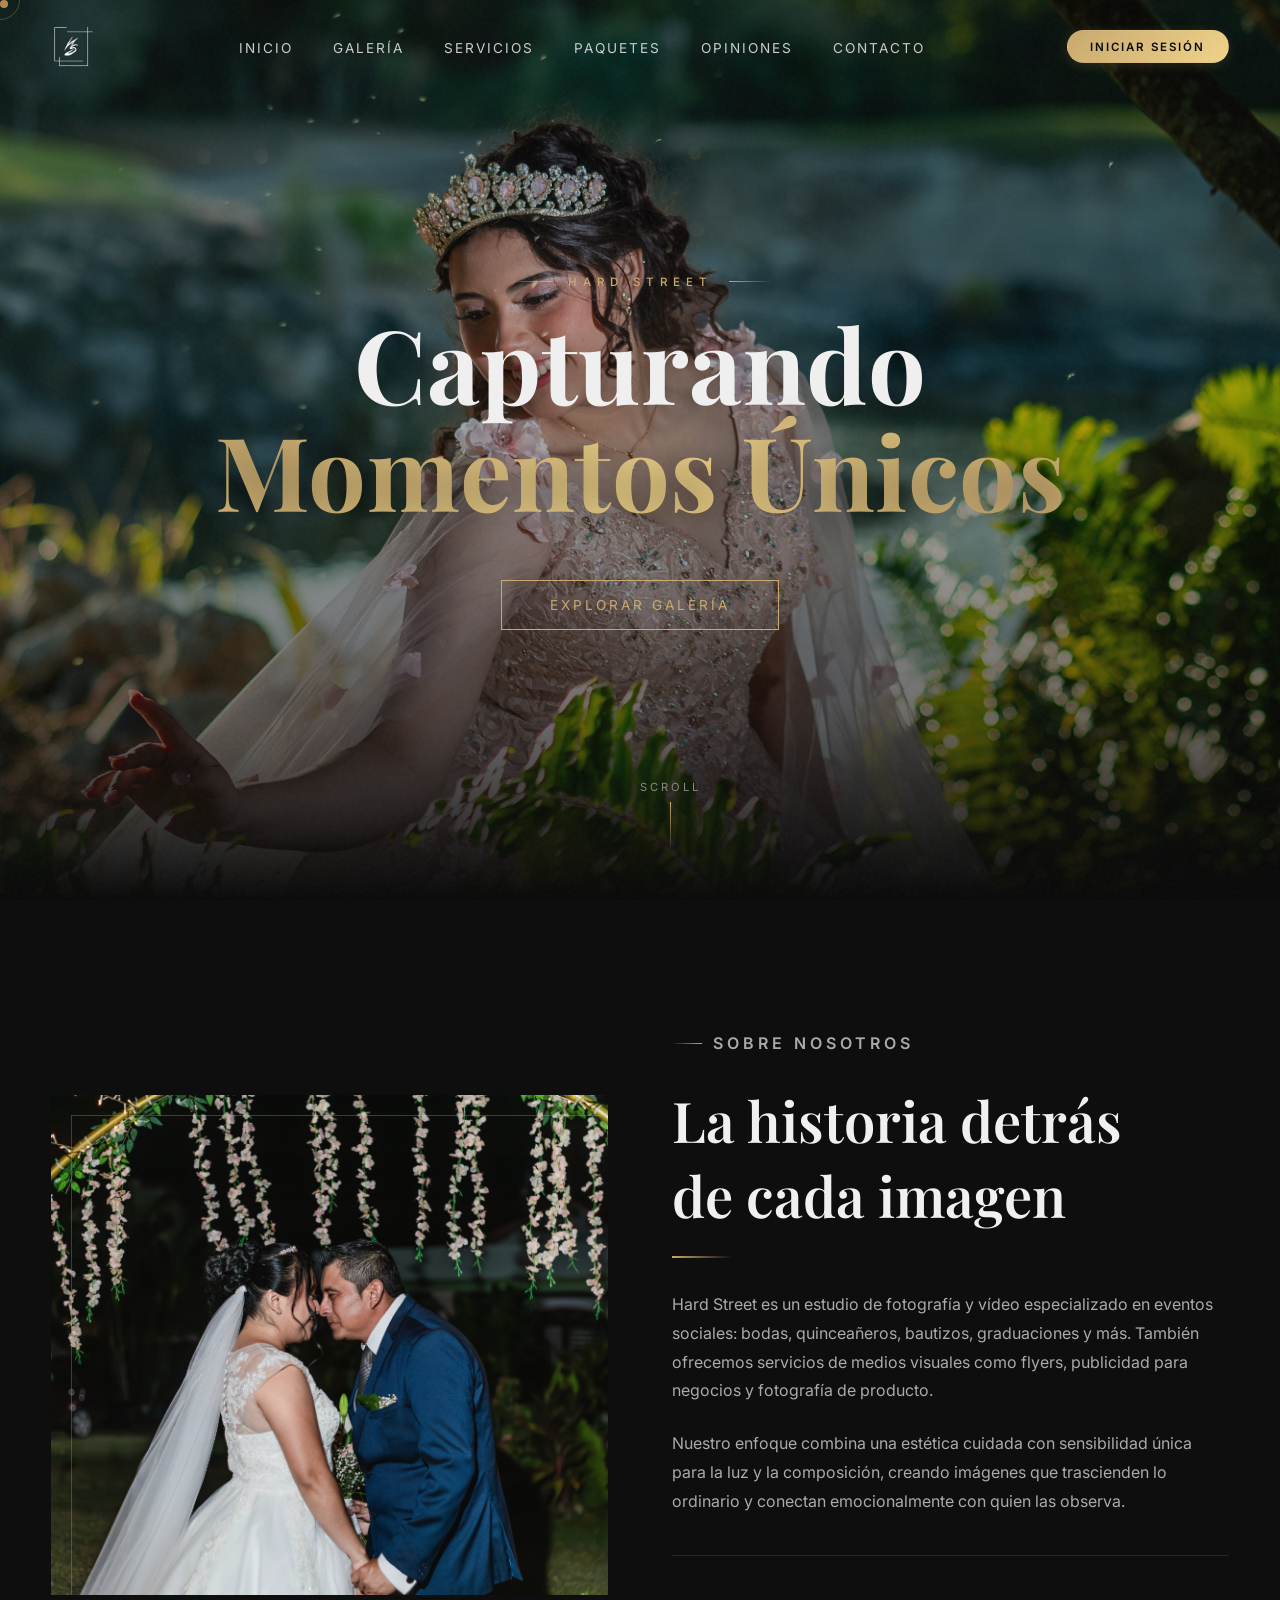
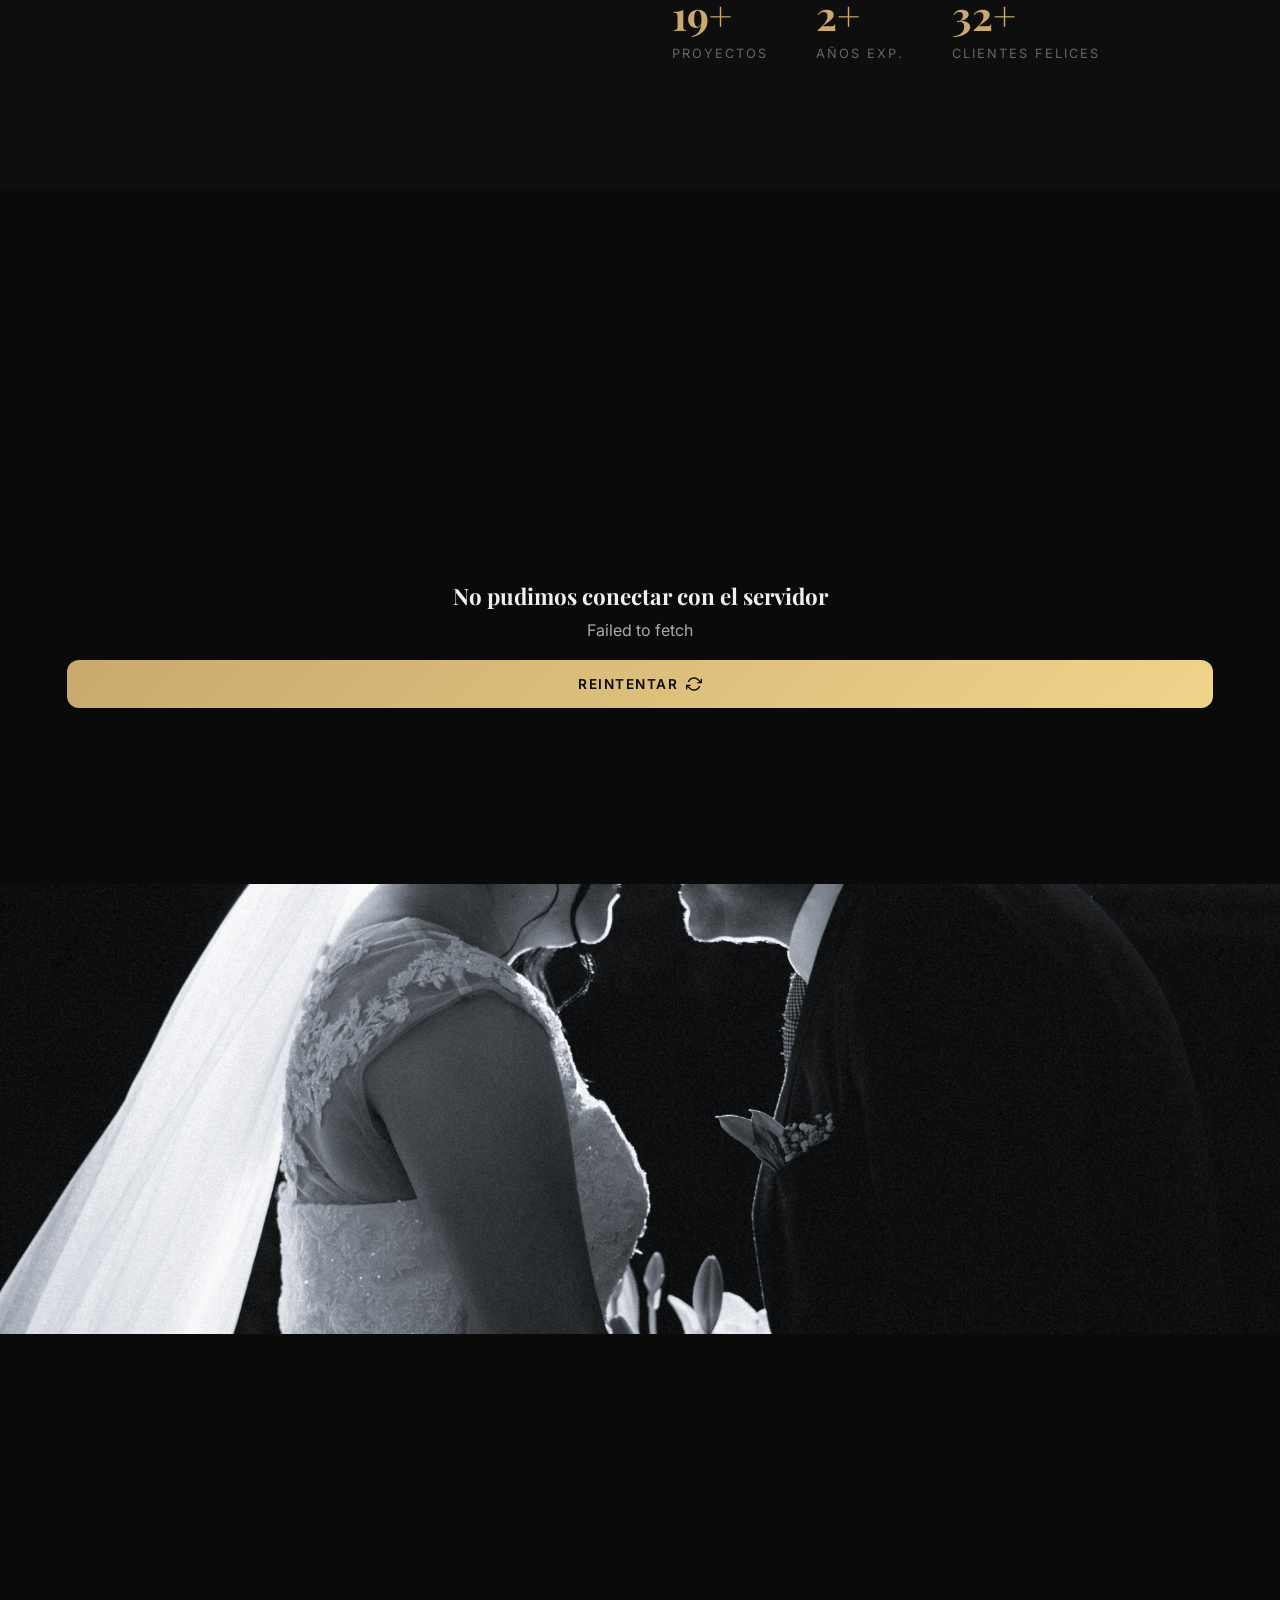
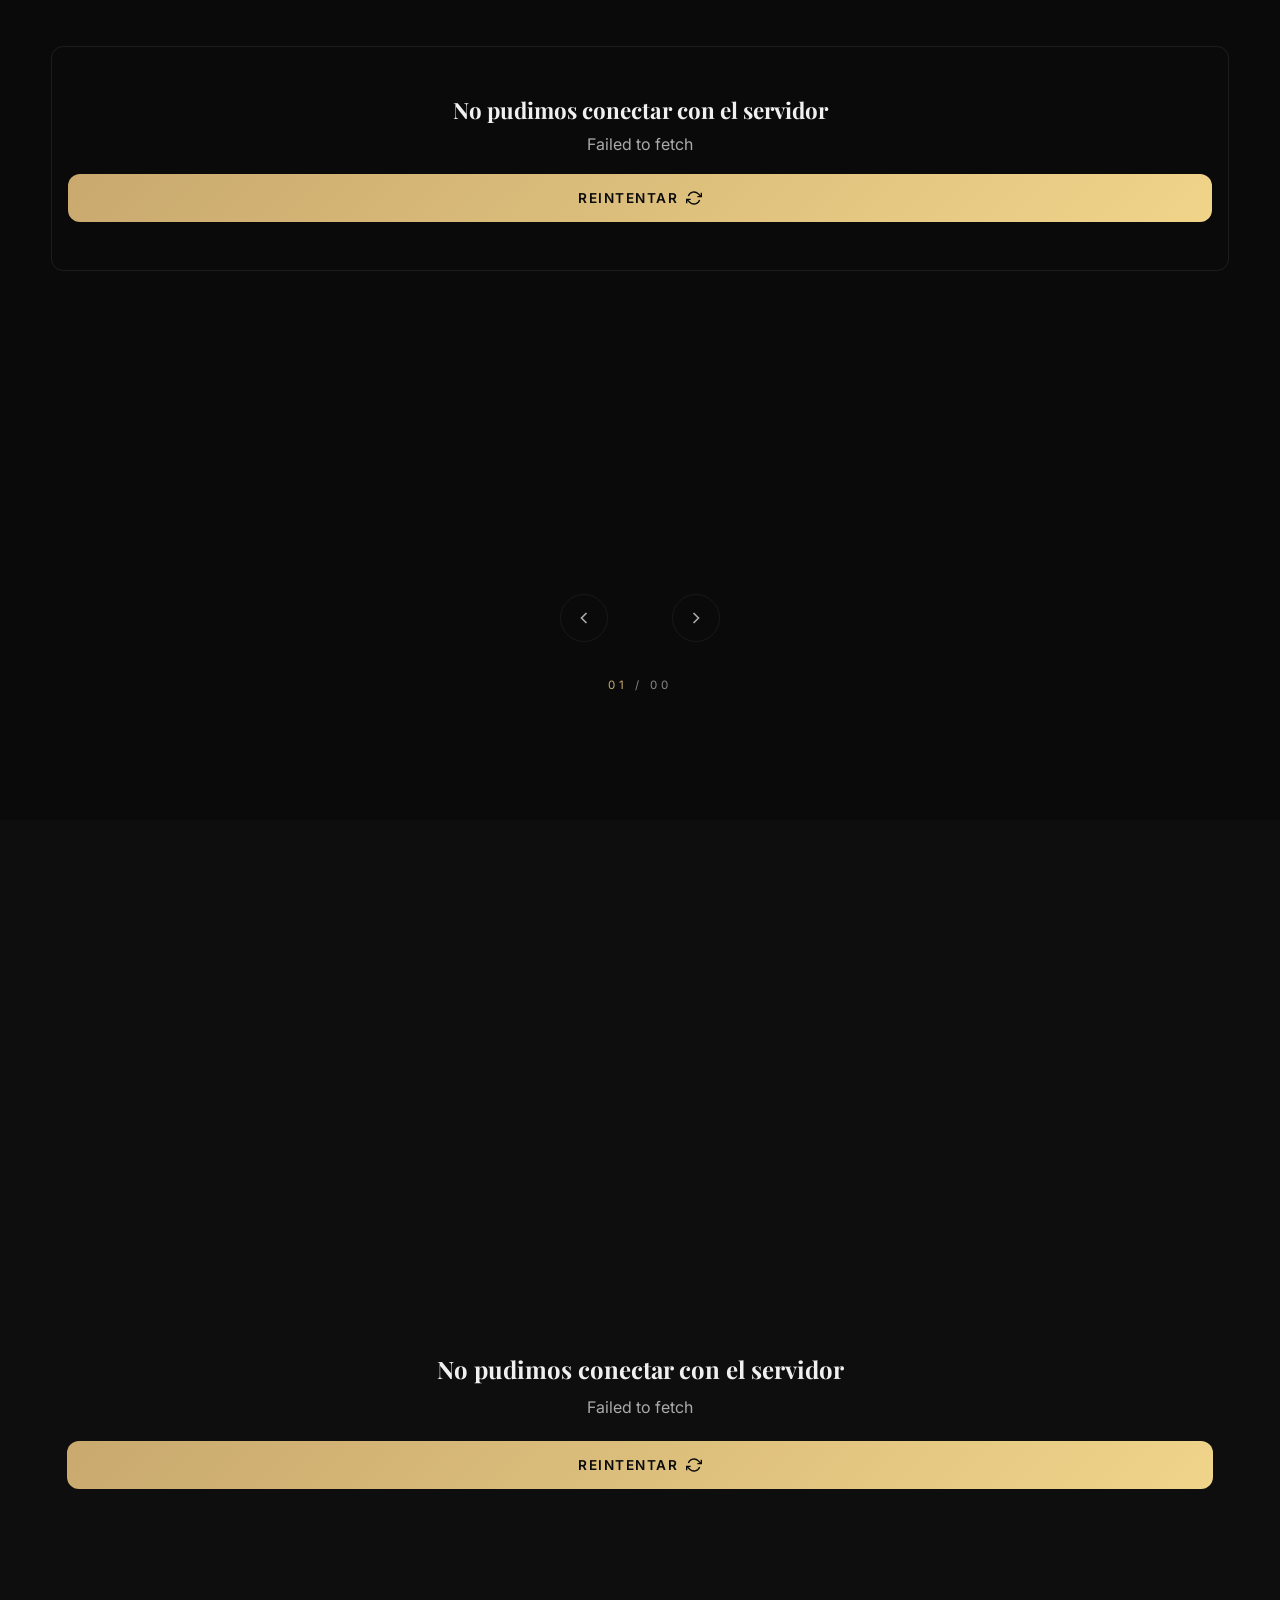
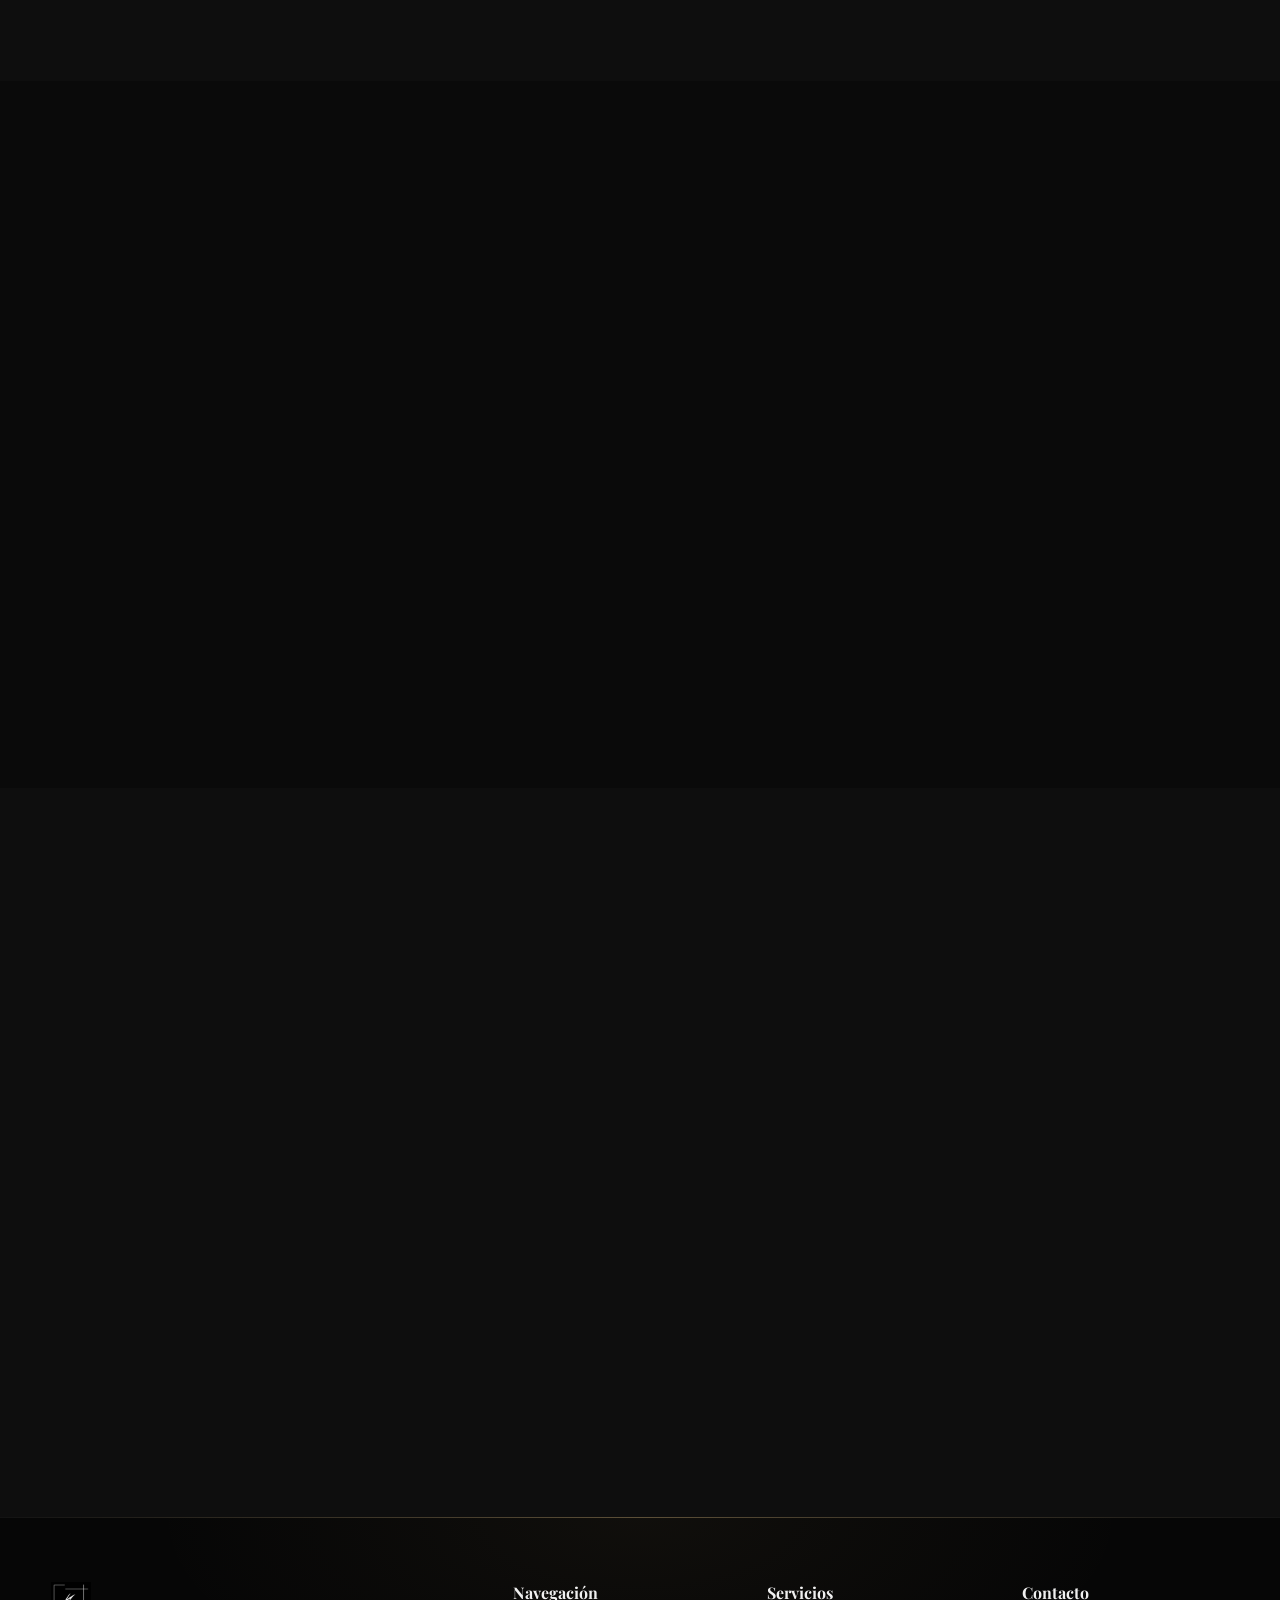
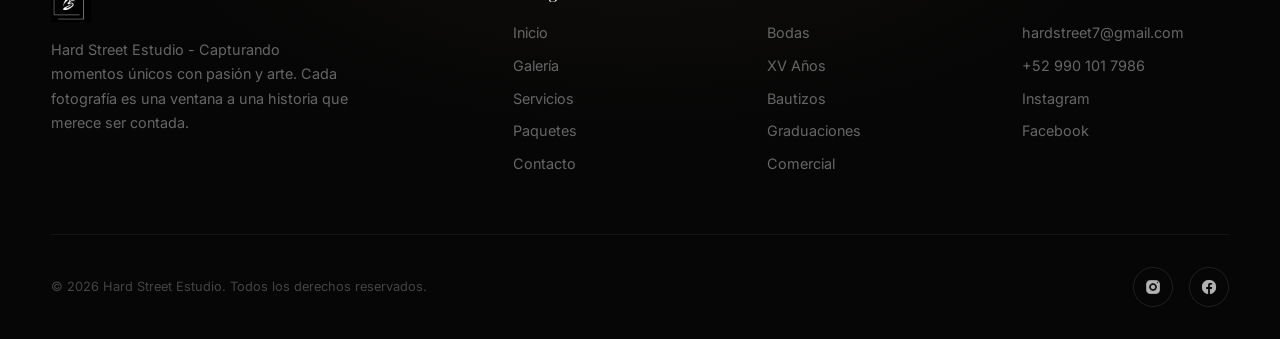
==== index.html @ 420556f9 "v8.8a" ====
<!DOCTYPE html>
<html lang="es">
<head>
  <meta charset="UTF-8" />
  <meta name="viewport" content="width=device-width, initial-scale=1.0, viewport-fit=cover" />
  <meta name="theme-color" content="#0a0a0a" />
  <title>Hard Street | Fotografía Profesional</title>
  <link rel="icon" href="./images/LOG.png" type="image/png" />
  <link href="https://fonts.googleapis.com/css2?family=Playfair+Display:wght@400;600;700&family=Inter:wght@300;400;500;600&family=Cormorant+Garamond:ital,wght@0,400;0,600;1,400&display=swap" rel="stylesheet" />
  <link href="https://fonts.googleapis.com/css2?family=Material+Symbols+Outlined:opsz,wght,FILL,GRAD@20..48,100..700,0..1,-50..200&display=swap" rel="stylesheet" />
  <link rel="stylesheet" href="index.css?v=5" />
</head>
<body>

  <!-- Loader -->
  <div class="loader" id="loader">
    <div class="loader-ring"></div>
  </div>

  <!-- Grain Overlay -->
  <div class="grain"></div>

  <!-- Custom Cursor -->
  <div class="cursor-dot" id="cursorDot"></div>
  <div class="cursor-ring" id="cursorRing"></div>

  <!-- Navbar -->
  <nav class="navbar" id="navbar">
    <a href="#hero">
      <img src="./images/LOG-SB.png" alt="Logo" class="nav-logo" data-hs-img="logo" />
    </a>
    <ul class="nav-links" id="navLinks">
      <li><a href="#about" onclick="closeNav()">Inicio</a></li>
      <li><a href="#gallery" onclick="closeNav()">Galería</a></li>
      <li><a href="#services" onclick="closeNav()">Servicios</a></li>
      <li><a href="#packages" onclick="closeNav()">Paquetes</a></li>
      <li><a href="#testimonials" onclick="closeNav()">Opiniones</a></li>
      <li><a href="#contact" onclick="closeNav()">Contacto</a></li>
      <li class="mobile-auth"><a href="#" onclick="openModal('loginModal'); closeNav();">Iniciar Sesión</a></li>
    </ul>
    <button class="nav-auth-btn" id="authBtn" onclick="openModal('loginModal')">Iniciar Sesión</button>
    <div class="nav-toggle" id="navToggle" onclick="toggleNav()">
      <span></span><span></span><span></span>
    </div>
  </nav>

  <!-- Hero -->
  <section class="hero" id="hero" data-hs-section="hero">
    <div class="hero-bg" data-hs-img="hero_image"></div>
    <div class="hero-overlay"></div>
    <div class="hero-content">
      <p class="hero-subtitle" data-hs="hero_eyebrow">Hard Street</p>
      <h1 class="hero-title" data-hs="hero_title" data-hs-lines>Capturando<br><span>Momentos Únicos</span></h1>
      <a href="#gallery" class="hero-cta" data-hs="hero_cta">Explorar Galería</a>
    </div>
    <div class="hero-scroll">
      <span data-hs="hero_scroll">Scroll</span>
      <div class="scroll-line"></div>
    </div>
  </section>

  <!-- About -->
  <section class="section about" id="about" data-hs-section="about">
    <div class="about-grid">
      <div class="about-image-wrap reveal-left">
        <img src="./images/review.jpg" alt="Sobre mí" data-hs-img="about_image" />
      </div>
      <div class="about-text reveal-right">
        <p class="section-label" data-hs="about_label">Sobre Nosotros</p>
        <h2 class="section-title" data-hs="about_title" data-hs-lines>La historia detrás<br>de cada imagen</h2>
        <div class="section-line"></div>
        <p data-hs="about_text_1">
          Hard Street es un estudio de fotografía y vídeo especializado en eventos sociales: bodas, quinceañeros, bautizos, graduaciones y más. También ofrecemos servicios de medios visuales como flyers, publicidad para negocios y fotografía de producto.
        </p>
        <p data-hs="about_text_2">
          Nuestro enfoque combina una estética cuidada con sensibilidad única para la luz y la composición, creando imágenes que trascienden lo ordinario y conectan emocionalmente con quien las observa.
        </p>
        <!-- Los números se editan en el panel (Sitio web → Sobre nosotros).
             `data-hs-stat` marca cada bloque: si se agregan más, se clonan. -->
        <div class="about-stats">
          <div data-hs-stat="1">
            <div class="stat-number" data-count="30">30+</div>
            <div class="stat-label">Proyectos</div>
          </div>
          <div data-hs-stat="2">
            <div class="stat-number" data-count="4">4+</div>
            <div class="stat-label">Años Exp.</div>
          </div>
          <div data-hs-stat="3">
            <div class="stat-number" data-count="50">50+</div>
            <div class="stat-label">Clientes Felices</div>
          </div>
        </div>
      </div>
    </div>
  </section>

  <!-- Gallery -->
  <section class="section gallery" id="gallery" data-hs-section="gallery">
    <div class="reveal">
      <p class="section-label" data-hs="gallery_label">Portafolio</p>
      <h2 class="section-title" data-hs="gallery_title">Galería Destacada</h2>
      <div class="section-line"></div>
    </div>
    <div class="gallery-filters reveal">
      <!-- Filtros generados por JS segun las categorias de las fotos publicas -->
    </div>
    <div class="gallery-grid">
      <!-- Fotos publicas renderizadas por JS (galerias con is_public = 1) -->
    </div>
  </section>

  <!-- Parallax Divider -->
  <div class="parallax-divider" data-hs-section="parallax">
    <div class="parallax-bg" data-parallax data-hs-img="parallax_image"></div>
    <p class="parallax-text reveal" data-hs="parallax_text" data-hs-lines data-hs-em>Cada imagen, una <em>historia</em></p>
  </div>

  <!-- Extern Services Carousel -->
  <section class="section extern-services" id="services" data-hs-section="services">
    <div class="reveal">
      <p class="section-label" data-hs="services_label">Nuestros Servicios</p>
      <h2 class="section-title" data-hs="services_title">Lo que Ofrecemos</h2>
      <div class="section-line"></div>
    </div>
    <div class="extern-carousel">
      <div class="extern-carousel-inner" id="externCarousel">
        <!-- Slides rendered by JS -->
      </div>
      <div class="extern-carousel-nav">
        <button class="extern-nav-btn prev" onclick="prevExternSlide()">
          <svg viewBox="0 0 24 24" fill="none" stroke="currentColor" stroke-width="2"><path d="M15 18l-6-6 6-6"/></svg>
        </button>
        <div class="extern-dots" id="externDots"></div>
        <button class="extern-nav-btn next" onclick="nextExternSlide()">
          <svg viewBox="0 0 24 24" fill="none" stroke="currentColor" stroke-width="2"><path d="M9 18l6-6-6-6"/></svg>
        </button>
      </div>
      <div class="extern-counter" id="externCounter"><span>01</span> / 00</div>
    </div>
  </section>

  <!-- Packages -->
  <section class="section packages" id="packages" data-hs-section="packages">
    <div class="reveal">
      <p class="section-label" data-hs="packages_label">Paquetes</p>
      <h2 class="section-title" data-hs="packages_title">Nuestros Paquetes</h2>
      <div class="section-line"></div>
      <p class="section-desc" data-hs="packages_desc">Elige el paquete perfecto para tu evento. Todos incluyen nuestra garantía de calidad Hard Street.</p>
    </div>
    <div class="pkg-filters reveal" id="pkgFilters">
      <button class="pkg-filter-btn active" data-category="all">Todos</button>
      <button class="pkg-filter-btn" data-category="boda">Boda</button>
      <button class="pkg-filter-btn" data-category="xv-anos">XV Años</button>
      <button class="pkg-filter-btn" data-category="bautizo">Bautizo</button>
      <button class="pkg-filter-btn" data-category="graduacion">Graduación</button>
      <button class="pkg-filter-btn" data-category="comercial">Comercial</button>
    </div>
    <div class="packages-grid" id="packagesGrid">
      <!-- Packages rendered by JS -->
    </div>
  </section>

  <!-- Testimonials -->
  <section class="section testimonials" id="testimonials" data-hs-section="testimonials">
    <div class="reveal" style="text-align: center;">
      <p class="section-label" data-hs="testimonials_label">Testimonios</p>
      <h2 class="section-title" data-hs="testimonials_title">Lo que Dicen Mis Clientes</h2>
      <p class="section-desc" data-hs="testimonials_subtitle" style="text-align:center;">Lo que dicen mis clientes</p>
      <div class="section-line" style="margin: 0 auto 2rem;"></div>
    </div>
    <div class="testimonial-slider reveal">
      <div class="testimonial-item active">
        <p class="testimonial-quote">Superó todas nuestras expectativas. Las fotos de nuestra boda son absolutamente mágicas, cada imagen cuenta nuestra historia con una sensibilidad increíble.</p>
        <p class="testimonial-author">María Fernández</p>
        <p class="testimonial-role">Boda en Tulum</p>
      </div>
      <div class="testimonial-item">
        <p class="testimonial-quote">La calidad y creatividad del trabajo es impresionante. Transformó mis ideas en imágenes que superaron todo lo que imaginé. Totalmente recomendado.</p>
        <p class="testimonial-author">Carlos Mendoza</p>
        <p class="testimonial-role">Sesión de Marca Personal</p>
      </div>
      <div class="testimonial-item">
        <p class="testimonial-quote">Trabajar con ellos fue una experiencia increíble. Su atención al detalle y su capacidad para capturar emociones lo hacen único. Mis clientes aman las fotos.</p>
        <p class="testimonial-author">Laura Gutiérrez</p>
        <p class="testimonial-role">Fotografía Comercial</p>
      </div>
      <div class="testimonial-dots" id="testimonialDots">
        <span class="dot active" data-index="0"></span>
        <span class="dot" data-index="1"></span>
        <span class="dot" data-index="2"></span>
      </div>
    </div>
  </section>

  <!-- Contact -->
  <section class="section contact" id="contact" data-hs-section="contact">
    <div class="contact-grid">
      <div class="contact-info reveal-left">
        <p class="section-label" data-hs="contact_label">Contacto</p>
        <h2 class="section-title" data-hs="contact_title">Trabajemos Juntos</h2>
        <div class="section-line"></div>
        <p data-hs="contact_text">Tienes un evento en mente? Contáctanos y hagamos que tus momentos cobren vida con Hard Street.</p>
        <!-- Los datos se editan en el panel; `data-hs-mail` / `data-hs-tel`
             actualizan el enlace (mailto:/tel:) para que se puedan tocar. -->
        <div class="contact-detail">
          <div class="contact-detail-icon">✉</div>
          <a href="mailto:hardstreet7@gmail.com" data-hs="contact_email" data-hs-mail>hardstreet7@gmail.com</a>
        </div>
        <div class="contact-detail">
          <div class="contact-detail-icon">☎</div>
          <a href="tel:+529901017986" data-hs="contact_phone" data-hs-tel>+52 990 101 7986</a>
        </div>
        <div class="contact-detail">
          <div class="contact-detail-icon">◎</div>
          <span data-hs="contact_address">Mérida, Yuc. Temozón</span>
        </div>
        <!-- WhatsApp: se muestra sólo si el panel configura un número. -->
        <div class="contact-detail" data-hs-whatsapp style="display: none;">
          <div class="contact-detail-icon">✆</div>
          <a href="#contact">Escribir por WhatsApp</a>
        </div>
      </div>
      <form class="contact-form reveal-right" onsubmit="handleSubmit(event)">
        <div class="form-group">
          <input type="text" id="name" placeholder=" " required />
          <label for="name">Tu Nombre</label>
        </div>
        <div class="form-group">
          <input type="email" id="email" placeholder=" " required />
          <label for="email">Tu Email</label>
        </div>
        <div class="form-group">
          <select id="serviceType" required>
            <option value="">Tipo de servicio</option>
            <option value="boda">Boda</option>
            <option value="quince">XV Años</option>
            <option value="bautizo">Bautizo</option>
            <option value="graduacion">Graduación</option>
            <option value="comercial">Comercial</option>
            <option value="otro">Otro</option>
          </select>
        </div>
        <div class="form-group">
          <textarea id="message" placeholder=" " rows="4" required></textarea>
          <label for="message">Tu Mensaje</label>
        </div>
        <button type="submit" class="submit-btn">
          <span data-hs="contact_cta">Enviar Mensaje</span>
          <svg viewBox="0 0 24 24" fill="none" stroke="currentColor" stroke-width="2"><path d="M5 12h14M12 5l7 7-7 7"/></svg>
        </button>
      </form>
    </div>
  </section>

  <!-- Footer -->
  <footer class="footer">
    <div class="footer-grid">
      <div class="footer-brand">
        <img src="images/LOG.png" alt="Logo" data-hs-img="footer_logo" />
        <p data-hs="footer_about">Hard Street Estudio - Capturando momentos únicos con pasión y arte. Cada fotografía es una ventana a una historia que merece ser contada.</p>
      </div>
      <div class="footer-col">
        <h4>Navegación</h4>
        <ul>
          <li><a href="#about">Inicio</a></li>
          <li><a href="#gallery">Galería</a></li>
          <li><a href="#services">Servicios</a></li>
          <li><a href="#packages">Paquetes</a></li>
          <li><a href="#contact">Contacto</a></li>
        </ul>
      </div>
      <div class="footer-col">
        <h4>Servicios</h4>
        <ul>
          <li><a href="#services">Bodas</a></li>
          <li><a href="#services">XV Años</a></li>
          <li><a href="#services">Bautizos</a></li>
          <li><a href="#services">Graduaciones</a></li>
          <li><a href="#services">Comercial</a></li>
        </ul>
      </div>
      <div class="footer-col">
        <h4>Contacto</h4>
        <ul>
          <li><a href="mailto:hardstreet7@gmail.com">hardstreet7@gmail.com</a></li>
          <li><a href="tel:+529901017986">+52 990 101 7986</a></li>
          <li><a href="#">Instagram</a></li>
          <li><a href="#">Facebook</a></li>
        </ul>
      </div>
    </div>
    <div class="footer-bottom">
      <p data-hs="footer_copyright">&copy; 2026 Hard Street Estudio. Todos los derechos reservados.</p>
      <div class="footer-social">
        <a href="#" aria-label="Instagram"><img src="images/instagram-logo.png" alt="Instagram" /></a>
        <a href="#" aria-label="Facebook"><img src="images/facebook-logo.png" alt="Facebook" /></a>
      </div>
    </div>
  </footer>

  <!-- Back to Top -->
  <div class="back-to-top" id="backToTop" onclick="window.scrollTo({top:0,behavior:'smooth'})">
    <svg viewBox="0 0 24 24" fill="none" stroke="currentColor" stroke-width="2"><path d="M12 19V5M5 12l7-7 7 7"/></svg>
  </div>

  <!-- Login Modal -->
  <div class="modal-overlay" id="loginModal">
    <div class="modal-content">
      <button class="modal-close" onclick="closeModal('loginModal')">&times;</button>
      <h2>Iniciar Sesión</h2>
      <p class="modal-subtitle">Accede para ver tu paquete y fotos</p>
      <form onsubmit="handleLogin(event)">
        <div class="form-group">
          <input type="email" id="loginEmail" placeholder=" " required />
          <label for="loginEmail">Email</label>
        </div>
        <div class="form-group">
          <input type="password" id="loginPassword" placeholder=" " required />
          <label for="loginPassword">Contraseña</label>
        </div>
        <button type="submit" class="submit-btn">Iniciar Sesión</button>
      </form>
    </div>
  </div>

  <script src="gallery/assets/config.js?v=5"></script>
  <script src="gallery/assets/site.js?v=6"></script>
  <script src="gallery/assets/models.js?v=8"></script>
  <script src="gallery/assets/api.js?v=6"></script>
  <script src="gallery/assets/renderers.js?v=7"></script>
  <script src="index.js?v=11"></script>
</body>
</html>
---- index.css ----
/* ==================================================================
   HARD STREET — Main Stylesheet
   Color palette extracted to :root for easy global changes.
   ================================================================== */

/* ========== ROOT PALETTE ========== */
:root {
  /* Brand / accent */
  --gold: #c9a96e;
  --gold-light: #f0d48a;

  /* Backgrounds */
  --bg: #0a0a0a;
  --bg-alt: #0e0e0e;
  --bg-footer: #060606;
  --bg-card: #111111;

  /* Text */
  --text: #f0f0f0;
  --text-secondary: #ccc;
  --text-muted: #aaa;
  --text-dim: #888;
  --text-dimmer: #666;
  --text-ghost: #444;
  --text-dot: #333;

  /* Borders / overlays */
  --border: rgba(255, 255, 255, 0.15);
  --border-light: rgba(255, 255, 255, 0.08);
  --border-gold: rgba(201, 169, 110, 0.3);
  --border-gold-subtle: rgba(201, 169, 110, 0.15);

  /* Border Radius */
  --radius-sm: 8px;
  --radius-md: 12px;
  --radius-lg: 16px;
  --radius-xl: 20px;

  /* Utility */
  --gold-10: rgba(201, 169, 110, 0.10);
  --gold-15: rgba(201, 169, 110, 0.15);
  --gold-30: rgba(201, 169, 110, 0.30);
  --gold-80: rgba(201, 169, 110, 0.80);
  --white-5: rgba(255, 255, 255, 0.05);
  --white-10: rgba(255, 255, 255, 0.10);
  --white-6: rgba(255, 255, 255, 0.06);
  --dark-98: rgba(10, 10, 10, 0.98);
  --dark-85: rgba(10, 10, 10, 0.85);
  --dark-40: rgba(10, 10, 10, 0.40);
  --dark-20: rgba(10, 10, 10, 0.20);
  --dark-60: rgba(10, 10, 10, 0.60);
  --dark-80: rgba(10, 10, 10, 0.80);

  /* Gradient text */
  --gradient-gold: linear-gradient(135deg, var(--gold), var(--gold-light), var(--gold));
  --gradient-gold-horizontal: linear-gradient(90deg, var(--gold), transparent);
}

/* ========== RESET & BASE ========== */
*, *::before, *::after { margin: 0; padding: 0; box-sizing: border-box; }
html { scroll-behavior: smooth; overflow-x: hidden; overflow-x: clip; }
body {
  font-family: 'Inter', sans-serif;
  background:
    radial-gradient(1200px 560px at 90% -160px, rgba(201, 169, 110, 0.09), transparent 62%),
    radial-gradient(1000px 640px at -220px 38%, rgba(150, 106, 48, 0.06), transparent 60%),
    radial-gradient(900px 600px at 55% 112%, rgba(201, 169, 110, 0.05), transparent 65%),
    var(--bg);
  background-attachment: fixed;
  color: var(--text);
  overflow-x: hidden;
  overflow-x: clip; /* ni siquiera scroll programatico puede desplazar de lado */
  -webkit-tap-highlight-color: transparent;
}
a { text-decoration: none; color: inherit; }
img { max-width: 100%; display: block; }
button { font-family: inherit; }

/* Anchors no quedan tapados por el navbar fijo */
section[id] { scroll-margin-top: 84px; }

::selection { background: var(--gold); color: var(--bg); }
::-webkit-scrollbar { width: 6px; }
::-webkit-scrollbar-track { background: var(--bg); }
::-webkit-scrollbar-thumb { background: var(--gold); border-radius: 3px; }

/* ========== LOADER ========== */
.loader {
  position: fixed; inset: 0; z-index: 9999;
  background: var(--bg);
  display: flex; align-items: center; justify-content: center;
  transition: opacity 0.8s ease, visibility 0.8s ease;
}
.loader.hidden { opacity: 0; visibility: hidden; pointer-events: none; }
.loader-ring {
  width: 60px; height: 60px;
  border: 3px solid transparent;
  border-top-color: var(--gold);
  border-radius: 50%;
  animation: spin 1s linear infinite;
  position: relative;
}
.loader-ring::before {
  content: '';
  position: absolute; inset: 6px;
  border: 3px solid transparent;
  border-top-color: var(--text);
  border-radius: 50%;
  animation: spin 0.6s linear infinite reverse;
}
@keyframes spin { to { transform: rotate(360deg); } }

/* ========== CURSOR CUSTOM ========== */
.cursor-dot {
  width: 8px; height: 8px;
  background: var(--gold);
  border-radius: 50%;
  position: fixed; top: 0; left: 0;
  pointer-events: none; z-index: 10000;
  transition: transform 0.1s ease;
  mix-blend-mode: difference;
}
.cursor-ring {
  width: 40px; height: 40px;
  border: 1.5px solid var(--gold-30);
  border-radius: 50%;
  position: fixed; top: 0; left: 0;
  pointer-events: none; z-index: 10000;
  transition: transform 0.15s ease, width 0.3s ease, height 0.3s ease, border-color 0.3s ease;
}
.cursor-ring.hover {
  width: 70px; height: 70px;
  border-color: var(--gold-80);
}

/* ========== NAVBAR ========== */
.navbar {
  position: fixed; top: 0; left: 0; width: 100%; z-index: 1000;
  padding: 1.5rem 4%;
  display: flex; align-items: center; justify-content: space-between;
  transition: background 0.4s ease, padding 0.4s ease, backdrop-filter 0.4s ease;
}
.navbar.scrolled {
  background: var(--dark-85);
  backdrop-filter: blur(20px);
  padding: 1rem 4%;
  border-bottom: 1px solid var(--border-gold-subtle);
}
.nav-logo { height: 45px; transition: transform 0.3s ease; }
.nav-logo:hover { transform: scale(1.05); }
.nav-links { display: flex; gap: 2.5rem; list-style: none; }
.nav-links a {
  font-size: 0.85rem; letter-spacing: 2px; text-transform: uppercase;
  color: var(--text-secondary); transition: color 0.3s ease;
  position: relative; padding-bottom: 4px;
}
.nav-links a::after {
  content: ''; position: absolute; bottom: 0; left: 0;
  width: 0; height: 1px; background: var(--gold);
  transition: width 0.3s ease;
}
.nav-links a:hover { color: var(--gold); }
.nav-links a:hover::after { width: 100%; }
.nav-toggle { display: none; flex-direction: column; gap: 5px; cursor: pointer; z-index: 1001; }
.nav-toggle span {
  width: 28px; height: 2px; background: var(--text);
  transition: transform 0.3s ease, opacity 0.3s ease;
}
.nav-toggle.active span:nth-child(1) { transform: rotate(45deg) translate(5px, 5px); }
.nav-toggle.active span:nth-child(2) { opacity: 0; }
.nav-toggle.active span:nth-child(3) { transform: rotate(-45deg) translate(5px, -5px); }

/* ========== HERO ========== */
.hero {
  height: 100vh;
  height: 100dvh;
  position: relative;
  display: flex; align-items: center; justify-content: center;
  overflow: hidden;
}
.hero-bg {
  position: absolute; inset: 0;
  background: url('./images/banner.jpg') center/cover no-repeat;
  transform: scale(1.1);
  animation: heroZoom 20s ease-in-out infinite alternate;
}
@keyframes heroZoom {
  from { transform: scale(1.1) translateY(0); }
  to { transform: scale(1.2) translateY(-20px); }
}
.hero-overlay {
  position: absolute; inset: 0;
  background: linear-gradient(
    180deg,
    var(--dark-40) 0%,
    var(--dark-20) 40%,
    var(--dark-60) 80%,
    var(--bg) 100%
  );
}

/* Luz dorada sutil detras del titulo */
.hero-content::before {
  content: '';
  position: absolute;
  top: 50%; left: 50%;
  width: 640px; height: 640px;
  max-width: 120vw;
  transform: translate(-50%, -50%);
  background: radial-gradient(circle, rgba(201, 169, 110, 0.10) 0%, transparent 62%);
  pointer-events: none;
  filter: blur(2px);
}
.hero-content {
  position: relative; z-index: 2; text-align: center;
  padding: 0 2rem;
}
.hero-subtitle {
  display: inline-flex; align-items: center; gap: 1rem;
  font-family: 'Inter', sans-serif;
  font-style: normal; font-size: 0.72rem;
  font-weight: 500;
  color: var(--gold); letter-spacing: 6px;
  text-transform: uppercase;
  opacity: 0; transform: translateY(30px);
  animation: fadeUp 1s ease 0.5s forwards;
}

.hero-subtitle::before,
.hero-subtitle::after {
  content: '';
  width: 44px; height: 1px;
  background: linear-gradient(90deg, transparent, var(--gold));
}

.hero-subtitle::after {
  background: linear-gradient(90deg, var(--gold), transparent);
}
.hero-title {
  font-family: 'Playfair Display', serif;
  font-size: clamp(2.7rem, 8vw, 6.5rem);
  font-weight: 700; line-height: 1.05;
  margin: 1.25rem 0;
  letter-spacing: 0.5px;
  text-shadow: 0 4px 40px rgba(0, 0, 0, 0.45);
  opacity: 0; transform: translateY(30px);
  animation: fadeUp 1s ease 0.8s forwards;
}
.hero-title span {
  display: block;
  background: var(--gradient-gold);
  -webkit-background-clip: text; -webkit-text-fill-color: transparent;
  background-clip: text;
}
.hero-cta {
  position: relative; overflow: hidden;
  display: inline-block; margin-top: 2.25rem;
  padding: 1rem 3rem;
  border: 1px solid var(--gold); color: var(--gold);
  font-size: 0.85rem; letter-spacing: 3px; text-transform: uppercase;
  transition: all 0.4s ease;
  opacity: 0; transform: translateY(30px);
  animation: fadeUp 1s ease 1.1s forwards;
}

/* Barrido de luz al pasar el cursor */
.hero-cta::before {
  content: '';
  position: absolute; top: 0; left: -100%;
  width: 100%; height: 100%;
  background: linear-gradient(90deg, transparent, rgba(255, 255, 255, 0.18), transparent);
  transition: left 0.6s ease;
}
.hero-cta:hover::before { left: 100%; }
.hero-cta:hover {
  background: var(--gold); color: var(--bg);
  transform: translateY(-2px);
  box-shadow: 0 10px 30px var(--gold-30);
}
.hero-scroll {
  position: absolute; bottom: 3rem; left: 50%; transform: translateX(-50%);
  z-index: 2; text-align: center;
  opacity: 0; animation: fadeUp 1s ease 1.5s forwards;
}
.hero-scroll span {
  display: block; font-size: 0.7rem; letter-spacing: 3px;
  text-transform: uppercase; color: var(--text-dim); margin-bottom: 0.5rem;
}
.scroll-line {
  width: 1px; height: 50px;
  background: linear-gradient(180deg, var(--gold), transparent);
  margin: 0 auto;
  animation: scrollPulse 2s ease-in-out infinite;
}
@keyframes scrollPulse {
  0%, 100% { opacity: 1; transform: scaleY(1); }
  50% { opacity: 0.3; transform: scaleY(0.5); }
}
@keyframes fadeUp {
  to { opacity: 1; transform: translateY(0); }
}

/* ========== SECTIONS COMMON ========== */
.section { padding: 8rem 4%; position: relative; }
.section-label {
  display: inline-flex; align-items: center; gap: 0.7rem;
  font-family: 'Inter', sans-serif;
  font-style: normal; font-size: 0.7rem;
  font-weight: 600;
  color: var(--gold); letter-spacing: 4px;
  text-transform: uppercase;
  margin-bottom: 0.75rem;
}

.section-label::before {
  content: '';
  width: 30px; height: 1px;
  background: linear-gradient(90deg, transparent, var(--gold));
}

/* Etiqueta centrada (testimonios): linea a ambos lados */
[style*="text-align: center"] > .section-label::after {
  content: '';
  width: 30px; height: 1px;
  background: linear-gradient(90deg, var(--gold), transparent);
}
.section-title {
  font-family: 'Playfair Display', serif;
  font-size: clamp(2rem, 5vw, 3.5rem);
  font-weight: 600; margin-bottom: 1.5rem;
}
.section-line {
  width: 60px; height: 2px;
  background: var(--gradient-gold-horizontal);
  margin-bottom: 2rem;
}
/* Scroll reveal */
.reveal {
  opacity: 0; transform: translateY(60px);
  transition: opacity 0.8s ease, transform 0.8s ease;
}
.reveal.active { opacity: 1; transform: translateY(0); }
.reveal-left {
  opacity: 0; transform: translateX(-60px);
  transition: opacity 0.8s ease, transform 0.8s ease;
}
.reveal-left.active { opacity: 1; transform: translateX(0); }
.reveal-right {
  opacity: 0; transform: translateX(60px);
  transition: opacity 0.8s ease, transform 0.8s ease;
}
.reveal-right.active { opacity: 1; transform: translateX(0); }

/* ========== ABOUT ========== */
.about { background: var(--bg-alt); }
.about-grid {
  display: grid;
  grid-template-columns: 1fr 1fr;
  gap: 4rem; align-items: center;
}
.about-image-wrap {
  position: relative; overflow: hidden;
}
.about-image-wrap::before {
  content: ''; position: absolute; inset: 0;
  border: 1px solid var(--border-gold);
  z-index: 1; pointer-events: none;
  transform: translate(20px, 20px);
  transition: transform 0.5s ease;
}
.about-image-wrap:hover::before { transform: translate(10px, 10px); }
.about-image-wrap img {
  width: 100%; height: 500px; object-fit: cover;
  transition: transform 0.6s ease;
  filter: grayscale(20%);
}
.about-image-wrap:hover img { transform: scale(1.05); filter: grayscale(0%); }
.about-text p {
  color: var(--text-muted); line-height: 1.8; margin-bottom: 1.5rem;
  font-size: 1rem;
}
.about-stats {
  display: flex; gap: 3rem; margin-top: 2.5rem;
  padding-top: 2rem; border-top: 1px solid var(--white-10);
}
.stat-number {
  font-family: 'Playfair Display', serif;
  font-size: 2.5rem; font-weight: 700;
  color: var(--gold);
}
.stat-label {
  font-size: 0.8rem; letter-spacing: 2px;
  text-transform: uppercase; color: var(--text-dimmer); margin-top: 0.3rem;
}

/* ========== GALLERY ========== */
.gallery { background: var(--bg); }
.gallery-filters {
  display: flex; gap: 1.5rem; margin-bottom: 3rem;
  flex-wrap: wrap;
}
.filter-btn {
  background: none; border: none; color: var(--text-dimmer);
  font-family: 'Inter', sans-serif; font-size: 0.85rem;
  letter-spacing: 2px; text-transform: uppercase;
  cursor: pointer; transition: color 0.3s ease;
  padding: 0.5rem 0; position: relative;
}
.filter-btn::after {
  content: ''; position: absolute; bottom: 0; left: 0;
  width: 0; height: 1px; background: var(--gold);
  transition: width 0.3s ease;
}
.filter-btn:hover, .filter-btn.active { color: var(--gold); }
.filter-btn:hover::after, .filter-btn.active::after { width: 100%; }
.gallery-grid {
  display: grid;
  grid-template-columns: repeat(auto-fill, minmax(min(100%, 320px), 1fr));
  gap: 1.5rem;
}
.gallery-item {
  position: relative; overflow: hidden;
  cursor: pointer; aspect-ratio: 4/3;
}
.gallery-item.tall { grid-row: span 2; aspect-ratio: auto; }
.gallery-item img {
  width: 100%; height: 100%; object-fit: cover;
  transition: transform 0.6s ease, filter 0.6s ease;
  filter: grayscale(30%);
}
.gallery-item:hover img { transform: scale(1.1); filter: grayscale(0%); }
.gallery-item-overlay {
  position: absolute; inset: 0;
  background: linear-gradient(180deg, transparent 50%, var(--dark-80) 100%);
  display: flex; flex-direction: column; justify-content: flex-end;
  padding: 2rem; opacity: 0;
  transition: opacity 0.4s ease;
}
.gallery-item:hover .gallery-item-overlay { opacity: 1; }
.gallery-item-overlay h3 {
  font-family: 'Playfair Display', serif;
  font-size: 1.3rem; margin-bottom: 0.3rem;
}
.gallery-item-overlay p {
  font-size: 0.8rem; color: var(--gold); letter-spacing: 2px;
  text-transform: uppercase;
}
.gallery-item-line {
  position: absolute; bottom: 0; left: 0;
  width: 0; height: 2px; background: var(--gold);
  transition: width 0.5s ease;
}
.gallery-item:hover .gallery-item-line { width: 100%; }

/* ========== PARALLAX DIVIDER ========== */
.parallax-divider {
  height: 50vh; position: relative;
  overflow: hidden; display: flex;
  align-items: center; justify-content: center;
}
.parallax-bg {
  position: absolute; inset: -50px;
  background: url('images/banner1.jpg') center/cover no-repeat;
  will-change: transform;
}
.parallax-text {
  position: relative; z-index: 2;
  font-family: 'Playfair Display', serif;
  font-size: clamp(2rem, 5vw, 4rem);
  font-weight: 600; text-align: center;
  text-shadow: 0 0 60px rgba(0,0,0,0.8);
}
.parallax-text em {
  font-style: italic; color: var(--gold);
}

/* ========== PACKAGES ========== */
.packages { background: var(--bg-alt); }
.packages-grid {
  display: grid;
  grid-template-columns: repeat(auto-fit, minmax(min(100%, 380px), 1fr));
  gap: 2.5rem; margin-top: 2.5rem;
}
/* Paquetes AGRUPADOS POR CATEGORÍA (lo elige el módulo Sitio web): el
   contenedor deja de ser una rejilla y cada categoría trae la suya. */
.packages-grid.grouped { display: block; }
.pkg-group { margin-top: 2.5rem; }
.pkg-group-head {
  display: flex; align-items: center; gap: 1rem;
  margin-bottom: 1.4rem;
}
.pkg-group-title {
  font-family: 'Playfair Display', serif;
  font-size: 1.7rem; font-weight: 600; color: #fff;
  white-space: nowrap;
}
.pkg-group-line {
  flex: 1; height: 1px;
  background: linear-gradient(90deg, rgba(201, 169, 110, 0.55), transparent);
}
.pkg-group-count {
  font-size: 0.72rem; letter-spacing: 0.14em; text-transform: uppercase;
  color: var(--gold); white-space: nowrap;
}
.pkg-group .packages-grid { margin-top: 0; }
@media (max-width: 620px) {
  .pkg-group-title { font-size: 1.3rem; }
  .pkg-group-count { display: none; }
}
.package-card {
  position: relative;
  background: var(--bg);
  border: 1px solid rgba(255, 255, 255, 0.06);
  overflow: hidden;
  border-radius: var(--radius-lg);
  transition: all 0.5s cubic-bezier(0.4, 0, 0.2, 1);
}
.package-card::before {
  content: ''; position: absolute; top: 0; left: 0;
  width: 100%; height: 2px;
  background: linear-gradient(90deg, transparent, var(--gold), transparent);
  transform: scaleX(0);
  transform-origin: center;
  transition: transform 0.6s ease;
}
.package-card:hover {
  transform: translateY(-8px);
  border-color: rgba(201, 169, 110, 0.2);
  box-shadow: 0 25px 50px rgba(0, 0, 0, 0.3), 0 0 0 1px rgba(201, 169, 110, 0.1) inset;
}
.package-card:hover::before {
  transform: scaleX(1);
}
.package-card:hover::before { transform: scaleX(1); }

/* ========== TIER STYLES ========== */

/* ========== BASIC TIER — Clean & Minimal ========== */
.tier-basic {
  border-color: var(--white-6);
  background: var(--bg);
}
.tier-basic::before {
  background: linear-gradient(90deg, #555, #333);
  height: 2px;
}
.tier-basic .pkg-tier-badge {
  background: rgba(80, 80, 80, 0.4);
  color: #aaa;
  border: 1px solid rgba(80, 80, 80, 0.3);
  font-weight: 500;
}
.tier-basic .pkg-name {
  color: var(--text-secondary);
}
.tier-basic .pkg-cta {
  border-color: #555;
  color: #aaa;
}
.tier-basic .pkg-cta:hover {
  background: #333;
  color: var(--text);
  border-color: #666;
}
.tier-basic .pkg-price-value {
  color: var(--text-secondary);
}

/* ========== GOLD TIER — Luxurious Warm ========== */
.tier-gold {
  border-color: var(--border-gold);
  background: linear-gradient(160deg, var(--bg) 0%, rgba(201, 169, 110, 0.04) 50%, var(--bg) 100%);
  overflow: hidden;
}
.tier-gold::before {
  background: linear-gradient(90deg, transparent, var(--gold), var(--gold-light), var(--gold), transparent);
  height: 3px;
}
.tier-gold .pkg-tier-badge {
  background: linear-gradient(135deg, var(--gold), var(--gold-light));
  color: var(--bg);
  border: none;
  box-shadow: 0 2px 10px rgba(201, 169, 110, 0.3);
}
.tier-gold .pkg-name {
  background: linear-gradient(135deg, var(--gold), var(--gold-light));
  -webkit-background-clip: text;
  -webkit-text-fill-color: transparent;
  background-clip: text;
}
.tier-gold .pkg-price-value {
  color: var(--gold);
}
.tier-gold .pkg-cta {
  border-color: var(--gold);
  color: var(--gold);
}
.tier-gold .pkg-cta:hover {
  background: var(--gold);
  color: var(--bg);
}
.tier-gold:hover {
  box-shadow: 0 20px 50px rgba(201, 169, 110, 0.15), 0 0 0 1px var(--border-gold) inset;
}

/* ========== PREMIUM TIER — Ultra Luxurious ========== */
.tier-premium {
  border: 2px solid transparent;
  background-image: linear-gradient(var(--bg), var(--bg)), linear-gradient(135deg, var(--gold), var(--gold-light), var(--gold-dark), var(--gold));
  background-origin: border-box;
  background-clip: padding-box, border-box;
  position: relative;
}
.tier-premium::before {
  background: linear-gradient(90deg, var(--gold), var(--gold-light), var(--gold), var(--gold-light), var(--gold));
  background-size: 200% 100%;
  animation: premiumLine 2s linear infinite;
  height: 4px;
}
.tier-premium::after {
  content: '';
  position: absolute;
  top: -2px;
  left: -2px;
  right: -2px;
  bottom: -2px;
  background: linear-gradient(135deg, var(--gold), transparent, var(--gold-light), transparent, var(--gold));
  z-index: -1;
  opacity: 0.15;
  animation: premiumGlow 3s ease-in-out infinite alternate;
  filter: blur(10px);
}
.tier-premium .pkg-tier-badge {
  background: linear-gradient(135deg, #c9a96e, #f0d48a, #c9a96e);
  background-size: 200% 100%;
  color: var(--bg);
  border: none;
  font-weight: 700;
  animation: premiumBadge 2s ease-in-out infinite;
  letter-spacing: 2px;
  box-shadow: 0 4px 15px rgba(201, 169, 110, 0.4);
}
.tier-premium .pkg-name {
  font-size: 1.8rem;
  background: linear-gradient(135deg, var(--gold), var(--gold-light), var(--gold));
  -webkit-background-clip: text;
  -webkit-text-fill-color: transparent;
  background-clip: text;
  animation: premiumText 3s ease-in-out infinite;
}
.tier-premium .pkg-price-value {
  font-size: 2.2rem;
  color: var(--gold);
  text-shadow: 0 0 20px rgba(201, 169, 110, 0.3);
}
.tier-premium .pkg-cta {
  background: linear-gradient(135deg, var(--gold), var(--gold-light));
  color: var(--bg);
  border: none;
  font-weight: 600;
}
.tier-premium .pkg-cta:hover {
  box-shadow: 0 10px 30px rgba(201, 169, 110, 0.4);
  transform: translateY(-3px);
}
.tier-premium:hover {
  transform: translateY(-10px);
  box-shadow: 0 30px 60px rgba(201, 169, 110, 0.2), 0 0 50px rgba(201, 169, 110, 0.1);
}

/* Premium Animations */
@keyframes premiumLine {
  0% { background-position: 0% 0; }
  100% { background-position: 200% 0; }
}
@keyframes premiumGlow {
  from { opacity: 0.1; transform: scale(1); }
  to { opacity: 0.25; transform: scale(1.02); }
}
@keyframes premiumBadge {
  0%, 100% { background-position: 0% 50%; }
  50% { background-position: 100% 50%; }
}
@keyframes premiumText {
  0%, 100% { background-position: 0% 50%; }
  50% { background-position: 100% 50%; }
}

/* ========== TIER BADGE ========== */
.pkg-tier-badge {
  position: absolute;
  top: 1rem;
  right: 1rem;
  padding: 0.3rem 0.8rem;
  font-size: 0.65rem;
  letter-spacing: 1.5px;
  text-transform: uppercase;
  font-weight: 600;
  border-radius: 2px;
  z-index: 2;
}

/* ========== CATEGORY STYLES ========== */
.pkg-category {
  display: flex;
  align-items: center;
  gap: 0.5rem;
  padding: 0.8rem 2.5rem 0;
}
.pkg-category-icon {
  width: 16px;
  height: 16px;
  color: var(--gold);
  opacity: 0.7;
}
.pkg-category-icon svg {
  width: 100%;
  height: 100%;
}
.pkg-category-name {
  font-size: 0.7rem;
  letter-spacing: 2px;
  text-transform: uppercase;
  color: var(--text-dim);
}

/* ========== CATEGORY ANIMATIONS ========== */

/* Boda - Heart pulse */
.cat-boda .pkg-category-icon {
  animation: heartPulse 1.5s ease-in-out infinite;
}
@keyframes heartPulse {
  0%, 100% { transform: scale(1); }
  50% { transform: scale(1.15); }
}

/* XV Años - Star sparkle */
.cat-xv .pkg-category-icon {
  animation: starSparkle 2s ease-in-out infinite;
}
@keyframes starSparkle {
  0%, 100% { transform: rotate(0deg) scale(1); opacity: 0.7; }
  25% { transform: rotate(5deg) scale(1.1); opacity: 1; }
  75% { transform: rotate(-5deg) scale(1.1); opacity: 1; }
}

/* Bautizo - Cross glow */
.cat-bautizo .pkg-category-icon {
  animation: crossGlow 2.5s ease-in-out infinite;
}
@keyframes crossGlow {
  0%, 100% { filter: drop-shadow(0 0 2px rgba(201, 169, 110, 0.3)); }
  50% { filter: drop-shadow(0 0 8px rgba(201, 169, 110, 0.6)); }
}

/* Graduación - Cap bounce */
.cat-graduacion .pkg-category-icon {
  animation: capBounce 2s ease-in-out infinite;
}
@keyframes capBounce {
  0%, 100% { transform: translateY(0); }
  50% { transform: translateY(-3px); }
}

/* Comercial - Briefcase slide */
.cat-comercial .pkg-category-icon {
  animation: briefcaseSlide 3s ease-in-out infinite;
}
@keyframes briefcaseSlide {
  0%, 100% { transform: translateX(0); }
  50% { transform: translateX(3px); }
}

.package-header {
  padding: 2.5rem 2.5rem 1.5rem;
  border-bottom: 1px solid var(--white-6);
}
.package-tag {
  display: inline-block;
  font-size: 0.7rem; letter-spacing: 3px; text-transform: uppercase;
  color: var(--gold); background: var(--gold-10);
  padding: 0.3rem 0.8rem; margin-bottom: 1rem;
}
.package-name {
  font-family: 'Playfair Display', serif;
  font-size: 1.6rem; font-weight: 600;
  line-height: 1.3; margin-bottom: 0.3rem;
}
.package-subtitle {
  font-family: 'Cormorant Garamond', serif;
  font-style: italic; font-size: 0.95rem;
  color: var(--text-dim);
}
.package-body {
  padding: 2rem 2.5rem;
}
.package-services {
  list-style: none;
}
.package-service-item {
  display: flex; align-items: flex-start; gap: 0.8rem;
  padding: 0.7rem 0;
  border-bottom: 1px solid var(--white-5);
  font-size: 0.95rem; color: var(--text-muted);
  line-height: 1.5;
}
.package-service-item:last-child { border-bottom: none; }
.service-check {
  color: var(--gold); font-weight: 600; flex-shrink: 0;
  margin-top: 0.15rem;
}
.package-footer {
  padding: 1.5rem 2.5rem 2rem;
  display: flex; align-items: center; justify-content: space-between;
  border-top: 1px solid var(--white-6);
  background: rgba(201,169,110,0.02);
}
.package-price {
  font-family: 'Playfair Display', serif;
  font-size: 1.8rem; font-weight: 700;
  color: var(--gold);
}
.package-price small {
  display: block;
  font-family: 'Cormorant Garamond', serif;
  font-weight: 400; font-style: italic;
  font-size: 0.85rem; color: var(--text-dim);
  margin-top: 0.15rem;
}
.package-cta {
  display: inline-flex; align-items: center; gap: 0.5rem;
  padding: 0.8rem 2rem;
  border: 1px solid var(--gold); color: var(--gold);
  background: transparent;
  font-family: 'Inter', sans-serif;
  font-size: 0.8rem; letter-spacing: 2px; text-transform: uppercase;
  cursor: pointer;
  transition: all 0.4s ease;
}
.package-cta:hover {
  background: var(--gold); color: var(--bg);
  box-shadow: 0 8px 24px var(--gold-30);
  transform: translateY(-2px);
}
.package-cta svg {
  width: 14px; height: 14px;
  transition: transform 0.3s ease;
}
.package-cta:hover svg { transform: translateX(3px); }

/* ========== SERVICES (legacy, kept for reference) ========== */
.services { background: var(--bg-alt); }
.services-grid {
  display: grid;
  grid-template-columns: repeat(auto-fit, minmax(300px, 1fr));
  gap: 2rem; margin-top: 2rem;
}
.service-card {
  padding: 3rem 2.5rem;
  background: rgba(255,255,255,0.03);
  border: 1px solid var(--white-6);
  border-radius: var(--radius-lg);
  position: relative; overflow: hidden;
  transition: transform 0.4s ease, border-color 0.4s ease;
}
.service-card::before {
  content: ''; position: absolute; top: 0; left: 0;
  width: 100%; height: 3px;
  background: var(--gradient-gold-horizontal);
  transform: scaleX(0);
  transition: transform 0.5s ease;
}
.service-card:hover { transform: translateY(-8px); border-color: var(--border-gold); }
.service-card:hover::before { transform: scaleX(1); }
.service-icon {
  font-size: 2.5rem; margin-bottom: 1.5rem;
  display: block;
}
.service-card h3 {
  font-family: 'Playfair Display', serif;
  font-size: 1.4rem; margin-bottom: 1rem;
}
.service-card p {
  color: var(--text-dim); line-height: 1.7; font-size: 0.95rem;
}
.service-price {
  margin-top: 1.5rem; padding-top: 1.5rem;
  border-top: 1px solid var(--border-light);
  font-family: 'Cormorant Garamond', serif;
  font-size: 1.5rem; color: var(--gold);
}

/* ========== TESTIMONIALS ========== */
.testimonials { background: var(--bg); overflow: hidden; }
.testimonial-slider {
  position: relative; max-width: 800px;
  margin: 3rem auto 0; text-align: center;
}
.testimonial-item {
  display: none;
  animation: fadeIn 0.6s ease;
}
.testimonial-item.active { display: block; }
@keyframes fadeIn { from { opacity: 0; transform: translateY(20px); } to { opacity: 1; transform: translateY(0); } }
.testimonial-quote {
  font-family: 'Cormorant Garamond', serif;
  font-style: italic; font-size: 1.5rem;
  line-height: 1.8; color: var(--text-secondary);
  margin-bottom: 2rem; position: relative;
}
.testimonial-quote::before {
  content: '\201C'; font-size: 6rem;
  color: var(--gold); opacity: 0.3;
  position: absolute; top: -2rem; left: -1rem;
  font-family: 'Playfair Display', serif;
}
.testimonial-author {
  font-weight: 600; font-size: 1rem;
}
.testimonial-role {
  color: var(--gold); font-size: 0.8rem;
  letter-spacing: 2px; text-transform: uppercase;
  margin-top: 0.3rem;
}
.testimonial-dots {
  display: flex; justify-content: center;
  gap: 0.8rem; margin-top: 2.5rem;
}
.dot {
  width: 10px; height: 10px;
  border-radius: 50%; background: var(--text-dot);
  cursor: pointer; transition: background 0.3s ease, transform 0.3s ease;
}
.dot.active { background: var(--gold); transform: scale(1.3); }

/* ========== CONTACT ========== */
.contact { background: var(--bg-alt); }
.contact-grid {
  display: grid;
  grid-template-columns: 1fr 1fr;
  gap: 4rem;
}
.contact-info h3 {
  font-family: 'Playfair Display', serif;
  font-size: 1.5rem; margin-bottom: 1.5rem;
}
.contact-info p {
  color: var(--text-dim); line-height: 1.8; margin-bottom: 2rem;
}
.contact-detail {
  display: flex; align-items: center; gap: 1rem;
  margin-bottom: 1.2rem;
}
.contact-detail-icon {
  width: 45px; height: 45px;
  border: 1px solid var(--border-gold);
  display: flex; align-items: center; justify-content: center;
  font-size: 1.1rem; flex-shrink: 0;
  transition: background 0.3s ease;
}
.contact-detail-icon:hover { background: var(--gold-10); }
.contact-detail span { color: var(--text-muted); font-size: 0.95rem; }
.contact-form { display: flex; flex-direction: column; gap: 1.5rem; }
.form-group { position: relative; margin-bottom: 0.5rem; }
.form-group input,
.form-group textarea {
  width: 100%; padding: 1rem 1.25rem;
  background: rgba(255, 255, 255, 0.03);
  border: 1px solid rgba(255, 255, 255, 0.08);
  border-radius: var(--radius-md);
  color: var(--text); font-family: 'Inter', sans-serif;
  font-size: 0.95rem; outline: none;
  transition: all 0.3s ease;
}
.form-group input:focus,
.form-group textarea:focus {
  border-color: var(--gold);
  background: rgba(201, 169, 110, 0.03);
  box-shadow: 0 0 0 3px rgba(201, 169, 110, 0.1);
}
.form-group label {
  position: absolute; top: 1rem; left: 0;
  color: var(--text-dimmer); font-size: 0.9rem;
  pointer-events: none;
  transition: transform 0.3s ease, font-size 0.3s ease, color 0.3s ease;
}
.form-group input:focus ~ label,
.form-group input:not(:placeholder-shown) ~ label,
.form-group textarea:focus ~ label,
.form-group textarea:not(:placeholder-shown) ~ label {
  transform: translateY(-1.5rem);
  font-size: 0.75rem; color: var(--gold);
}
.form-group textarea { resize: vertical; min-height: 100px; }
.submit-btn {
  display: inline-flex; align-items: center; justify-content: center; gap: 0.8rem;
  width: 100%;
  padding: 1rem 2rem;
  background: linear-gradient(135deg, var(--gold), var(--gold-light));
  border: none; border-radius: var(--radius-md);
  color: var(--bg); font-family: 'Inter', sans-serif;
  font-size: 0.85rem; font-weight: 600;
  letter-spacing: 1.5px; text-transform: uppercase;
  cursor: pointer;
  transition: all 0.4s ease;
}
.submit-btn:hover {
  box-shadow: 0 10px 30px rgba(201, 169, 110, 0.3);
  transform: translateY(-2px);
}
.submit-btn svg {
  width: 16px; height: 16px;
  transition: transform 0.3s ease;
}
.submit-btn:hover svg { transform: translateX(5px); }

/* ========== FOOTER ========== */
.footer {
  background:
    radial-gradient(700px 300px at 50% 0%, rgba(201, 169, 110, 0.05), transparent 70%),
    var(--bg-footer);
  padding: 4rem 4% 2rem;
  border-top: 1px solid var(--white-5);
  position: relative;
}

.footer::before {
  content: '';
  position: absolute; top: -1px; left: 0; right: 0;
  height: 1px;
  background: linear-gradient(90deg, transparent, rgba(201, 169, 110, 0.4), transparent);
}
.footer-grid {
  display: grid;
  grid-template-columns: 2fr 1fr 1fr 1fr;
  gap: 3rem; margin-bottom: 3rem;
}
.footer-brand img { height: 40px; margin-bottom: 1rem; }
.footer-brand p { color: var(--text-dimmer); font-size: 0.9rem; line-height: 1.7; max-width: 300px; }
.footer-col h4 {
  font-family: 'Playfair Display', serif;
  font-size: 1rem; margin-bottom: 1.2rem;
}
.footer-col ul { list-style: none; }
.footer-col li { margin-bottom: 0.8rem; }
.footer-col a {
  color: var(--text-dimmer); font-size: 0.9rem;
  transition: color 0.3s ease;
}
.footer-col a:hover { color: var(--gold); }
.footer-bottom {
  display: flex; justify-content: space-between;
  align-items: center; padding-top: 2rem;
  border-top: 1px solid var(--white-5);
}
.footer-bottom p { color: var(--text-ghost); font-size: 0.8rem; }
.footer-social { display: flex; gap: 1rem; }
.footer-social a {
  width: 40px; height: 40px;
  border: 1px solid var(--white-10);
  border-radius: 50%;
  display: flex; align-items: center; justify-content: center;
  transition: all 0.3s ease; font-size: 0.85rem;
}
.footer-social a:hover {
  border-color: var(--gold); background: var(--gold-10);
  transform: translateY(-3px);
}
.footer-social img { width: 18px; height: 18px; filter: brightness(0.7); transition: filter 0.3s ease; }
.footer-social a:hover img { filter: brightness(1); }

/* ========== BACK TO TOP ========== */
.back-to-top {
  position: fixed; bottom: 2rem; right: 2rem;
  width: 50px; height: 50px;
  background: var(--gold-15);
  border: 1px solid var(--border-gold);
  display: flex; align-items: center; justify-content: center;
  cursor: pointer; z-index: 900;
  opacity: 0; transform: translateY(20px);
  transition: opacity 0.4s ease, transform 0.4s ease, background 0.3s ease;
}
.back-to-top.visible { opacity: 1; transform: translateY(0); }
.back-to-top:hover { background: var(--gold-30); }
.back-to-top svg { width: 20px; height: 20px; color: var(--gold); }

/* ========== LOGIN MODAL ========== */
.login-overlay {
  position: fixed; inset: 0; z-index: 2000;
  background: rgba(0,0,0,0.75);
  backdrop-filter: blur(8px);
  display: flex; align-items: center; justify-content: center;
  opacity: 0; visibility: hidden;
  transition: opacity 0.4s ease, visibility 0.4s ease;
}
.login-overlay.show { opacity: 1; visibility: visible; }
.login-card {
  background: var(--bg-alt);
  border: 1px solid var(--white-6);
  padding: 3rem 2.5rem;
  max-width: 420px; width: 90%;
  position: relative;
  transform: translateY(20px);
  transition: transform 0.4s ease;
}
.login-overlay.show .login-card { transform: translateY(0); }
.login-close {
  position: absolute; top: 1.2rem; right: 1.2rem;
  background: none; border: none; color: var(--text-dim);
  font-size: 1.5rem; cursor: pointer;
  transition: color 0.3s ease;
  line-height: 1;
}
.login-close:hover { color: var(--text); }
.login-title {
  font-family: 'Playfair Display', serif;
  font-size: 1.5rem; text-align: center;
  margin-bottom: 0.3rem;
}
.login-subtitle {
  text-align: center; color: var(--text-dim);
  font-size: 0.85rem; margin-bottom: 2rem;
}
.login-form { display: flex; flex-direction: column; gap: 1.2rem; }
.login-form input {
  width: 100%; padding: 0.9rem 1rem;
  background: var(--bg);
  border: 1px solid var(--white-10);
  color: var(--text);
  font-family: 'Inter', sans-serif; font-size: 0.95rem;
  transition: border-color 0.3s ease;
  outline: none;
}
.login-form input:focus { border-color: var(--gold); }
.login-form input::placeholder { color: var(--text-dimmer); }
.login-btn {
  padding: 0.9rem 2rem;
  background: var(--gold); color: var(--bg);
  border: none; font-family: 'Inter', sans-serif;
  font-size: 0.85rem; letter-spacing: 2px; text-transform: uppercase;
  cursor: pointer; transition: all 0.3s ease;
  margin-top: 0.5rem;
}
.login-btn:hover {
  box-shadow: 0 8px 24px var(--gold-30);
  transform: translateY(-2px);
}
.login-error {
  color: #e63946; font-size: 0.8rem; text-align: center;
  display: none;
}
.login-error.show { display: block; }
.nav-login-btn {
  padding: 0.5rem 1.2rem;
  border: 1px solid var(--gold); color: var(--gold);
  font-size: 0.75rem; letter-spacing: 2px; text-transform: uppercase;
  background: transparent; cursor: pointer;
  transition: all 0.3s ease;
  font-family: 'Inter', sans-serif;
}
.nav-login-btn:hover { background: var(--gold); color: var(--bg); }



/* ========== SECTION DESCRIPTIONS ========== */
.section-desc {
  text-align: center;
  color: var(--text-dim);
  max-width: 600px;
  margin: 0 auto 2rem;
  font-size: 1rem;
  line-height: 1.7;
}

/* ========== PACKAGE FLYER CARDS ========== */
.pkg-flyer-inner {
  padding: 0;
}
.pkg-header {
  padding: 2rem 2rem 1rem;
}
.pkg-name {
  font-family: 'Playfair Display', serif;
  font-size: 1.4rem; font-weight: 600;
  margin-bottom: 0.4rem;
  line-height: 1.3;
}
.pkg-subtitle {
  font-family: 'Cormorant Garamond', serif;
  font-style: italic; font-size: 0.85rem;
  color: var(--text-dim);
  line-height: 1.4;
}
.pkg-divider {
  width: 60px;
  height: 1px;
  background: linear-gradient(90deg, var(--gold), transparent);
  margin: 0 2rem;
}
.pkg-services-header {
  padding: 1rem 2rem 0.5rem;
}
.pkg-services-count {
  font-size: 0.7rem;
  letter-spacing: 2px;
  text-transform: uppercase;
  color: var(--text-dim);
}
.pkg-services {
  list-style: none;
  padding: 0.5rem 2rem 1rem;
}
.pkg-services li {
  display: flex; align-items: center; gap: 0.75rem;
  padding: 0.55rem 0;
  font-size: 0.85rem;
  color: var(--text-muted);
  border-bottom: 1px solid rgba(255, 255, 255, 0.03);
}
.pkg-services li:last-child { border-bottom: none; }
.pkg-icon-svg {
  width: 18px;
  height: 18px;
  flex-shrink: 0;
  color: var(--gold);
  opacity: 0.6;
}
.pkg-icon-svg svg {
  width: 100%;
  height: 100%;
}
/* Iconos elegidos en el panel (services.icon = "material:videocam"): se dibujan
   con la tipografía Material Symbols, el MISMO icono que ve el admin. */
.pkg-icon-svg .material-symbols-outlined {
  font-size: 18px;
  line-height: 1;
}
.pkg-service-text {
  flex: 1;
  line-height: 1.4;
}
.pkg-footer {
  display: flex;
  align-items: center;
  justify-content: space-between;
  padding: 1.25rem 2rem;
  border-top: 1px solid rgba(255, 255, 255, 0.04);
  background: rgba(255, 255, 255, 0.01);
}
.pkg-price {
  display: flex;
  flex-direction: column;
}
.pkg-price-label {
  font-size: 0.65rem; letter-spacing: 2px;
  text-transform: uppercase; color: var(--text-dim);
  margin-bottom: 0.1rem;
}
.pkg-price-value {
  font-family: 'Playfair Display', serif;
  font-size: 1.6rem; font-weight: 700;
  color: var(--gold);
  line-height: 1;
}
.pkg-price-note {
  font-size: 0.7rem;
  color: var(--text-dim);
  margin-top: 0.1rem;
}
.pkg-cta {
  display: inline-flex;
  align-items: center;
  gap: 0.5rem;
  padding: 0.75rem 1.5rem;
  border: 1px solid var(--gold); color: var(--gold);
  font-size: 0.75rem; letter-spacing: 2px;
  text-transform: uppercase;
  transition: all 0.4s ease;
}
.pkg-cta svg {
  transition: transform 0.3s ease;
}
.pkg-cta:hover {
  background: var(--gold); color: var(--bg);
  box-shadow: 0 8px 25px rgba(201, 169, 110, 0.25);
}
.pkg-cta:hover svg {
  transform: translateX(4px);
}

/* ========== EXTERN SERVICES CAROUSEL ========== */
.extern-services {
  background: var(--bg);
  overflow: hidden;
}
.extern-carousel {
  margin-top: 3rem;
}
.extern-carousel-inner {
  position: relative;
  min-height: 500px;
}
.extern-slide {
  display: none;
  grid-template-columns: 1fr 1fr;
  gap: 4rem;
  align-items: center;
  animation: fadeSlide 0.6s ease;
}
.extern-slide.active {
  display: grid;
}
@keyframes fadeSlide {
  from { opacity: 0; transform: translateX(30px); }
  to { opacity: 1; transform: translateX(0); }
}

/* Slide Image */
.extern-slide-image {
  position: relative;
  border-radius: var(--radius-xl);
  overflow: hidden;
  aspect-ratio: 4/3;
}
.extern-slide-image img {
  width: 100%;
  height: 100%;
  object-fit: cover;
  transition: transform 0.6s ease;
}
.extern-slide-image:hover img {
  transform: scale(1.05);
}
.extern-slide-image::after {
  content: '';
  position: absolute;
  inset: 0;
  background: linear-gradient(135deg, rgba(201, 169, 110, 0.1), transparent);
  pointer-events: none;
}

/* Slide Content */
.extern-slide-content {
  padding: 2rem 0;
}
.extern-slide-icon {
  width: 60px;
  height: 60px;
  border-radius: var(--radius-md);
  background: linear-gradient(135deg, rgba(201, 169, 110, 0.15), rgba(201, 169, 110, 0.05));
  display: flex;
  align-items: center;
  justify-content: center;
  margin-bottom: 1.5rem;
}
.extern-slide-icon svg {
  width: 28px;
  height: 28px;
  color: var(--gold);
}
.extern-slide-title {
  font-family: 'Playfair Display', serif;
  font-size: 2rem;
  font-weight: 600;
  margin-bottom: 0.5rem;
  line-height: 1.2;
}
.extern-slide-subtitle {
  font-family: 'Cormorant Garamond', serif;
  font-style: italic;
  color: var(--gold);
  font-size: 1rem;
  margin-bottom: 1.5rem;
  letter-spacing: 1px;
}
.extern-slide-desc {
  color: var(--text-muted);
  line-height: 1.8;
  font-size: 0.95rem;
  margin-bottom: 2rem;
}
.extern-slide-features {
  list-style: none;
  margin-bottom: 2rem;
}
.extern-slide-features li {
  display: flex;
  align-items: center;
  gap: 0.75rem;
  padding: 0.5rem 0;
  color: var(--text-secondary);
  font-size: 0.9rem;
}
.extern-slide-features li svg {
  width: 16px;
  height: 16px;
  color: var(--gold);
  flex-shrink: 0;
}
.extern-slide-price {
  display: inline-flex;
  align-items: baseline;
  gap: 0.5rem;
  padding: 1rem 1.5rem;
  background: rgba(201, 169, 110, 0.08);
  border-radius: var(--radius-md);
  border: 1px solid var(--border-gold-subtle);
}
.extern-slide-price-label {
  font-size: 0.75rem;
  color: var(--text-dim);
  text-transform: uppercase;
  letter-spacing: 1px;
}
.extern-slide-price-value {
  font-family: 'Playfair Display', serif;
  font-size: 1.5rem;
  font-weight: 700;
  color: var(--gold);
}

/* Carousel Navigation */
.extern-carousel-nav {
  display: flex;
  align-items: center;
  justify-content: center;
  gap: 2rem;
  margin-top: 3rem;
}
.extern-nav-btn {
  width: 48px;
  height: 48px;
  border-radius: 50%;
  border: 1px solid var(--white-6);
  background: transparent;
  display: flex;
  align-items: center;
  justify-content: center;
  cursor: pointer;
  transition: all 0.3s ease;
}
.extern-nav-btn svg {
  width: 20px;
  height: 20px;
  color: var(--text-muted);
}
.extern-nav-btn:hover {
  border-color: var(--gold);
  background: rgba(201, 169, 110, 0.1);
}
.extern-nav-btn:hover svg {
  color: var(--gold);
}
.extern-dots {
  display: flex;
  gap: 0.5rem;
}
.extern-dot {
  width: 8px;
  height: 8px;
  border-radius: 50%;
  background: var(--white-6);
  cursor: pointer;
  transition: all 0.3s ease;
}
.extern-dot.active {
  background: var(--gold);
  width: 24px;
  border-radius: 4px;
}

/* Mobile Auth in Nav */
.mobile-auth {
  display: none;
}
.mobile-auth a {
  display: inline-flex;
  align-items: center;
  gap: 0.5rem;
  padding: 0.75rem 1.5rem;
  border: 1px solid var(--gold);
  color: var(--gold);
  border-radius: var(--radius-sm);
  font-size: 0.85rem;
  letter-spacing: 1px;
  text-transform: uppercase;
  transition: all 0.3s ease;
}
.mobile-auth a:hover {
  background: var(--gold);
  color: var(--bg);
}

/* ========== PACKAGE FILTERS ========== */
.pkg-filters {
  display: flex;
  gap: 1rem;
  margin-bottom: 3rem;
  flex-wrap: wrap;
  justify-content: center;
}
.pkg-filter-btn {
  padding: 0.7rem 1.5rem;
  background: transparent;
  border: 1px solid var(--white-6);
  color: var(--text-dim);
  font-family: 'Inter', sans-serif;
  font-size: 0.8rem;
  letter-spacing: 1.5px;
  text-transform: uppercase;
  cursor: pointer;
  transition: all 0.3s ease;
  position: relative;
  overflow: hidden;
}
.pkg-filter-btn::before {
  content: '';
  position: absolute;
  bottom: 0;
  left: 0;
  width: 100%;
  height: 2px;
  background: var(--gold);
  transform: scaleX(0);
  transition: transform 0.3s ease;
}
.pkg-filter-btn:hover {
  color: var(--text-secondary);
  border-color: var(--border-gold);
}
.pkg-filter-btn:hover::before {
  transform: scaleX(1);
}
.pkg-filter-btn.active {
  background: var(--gold);
  color: var(--bg);
  border-color: var(--gold);
}
.pkg-filter-btn.active::before {
  display: none;
}

/* ========== PACKAGE ANIMATIONS ========== */
@keyframes pkgFadeOut {
  from { opacity: 1; transform: scale(1); }
  to { opacity: 0; transform: scale(0.95); }
}

.package-card {
  animation: pkgFadeIn 0.6s ease forwards;
  opacity: 0;
}
.package-card:nth-child(1) { animation-delay: 0.1s; }
.package-card:nth-child(2) { animation-delay: 0.2s; }
.package-card:nth-child(3) { animation-delay: 0.3s; }
.package-card:nth-child(4) { animation-delay: 0.4s; }
.package-card:nth-child(5) { animation-delay: 0.5s; }
.package-card:nth-child(6) { animation-delay: 0.6s; }
.package-card:nth-child(7) { animation-delay: 0.7s; }
.package-card:nth-child(8) { animation-delay: 0.8s; }
.package-card:nth-child(9) { animation-delay: 0.9s; }
.package-card:nth-child(10) { animation-delay: 1.0s; }
.package-card:nth-child(11) { animation-delay: 1.1s; }
.package-card:nth-child(12) { animation-delay: 1.2s; }
.package-card:nth-child(13) { animation-delay: 1.3s; }
.package-card:nth-child(14) { animation-delay: 1.4s; }

@keyframes pkgFadeIn {
  from { opacity: 0; transform: translateY(20px); }
  to { opacity: 1; transform: translateY(0); }
}

/* Featured package glow */
.package-card.featured {
  border-color: var(--border-gold);
}
.package-card.featured::after {
  content: '';
  position: absolute;
  inset: -1px;
  border: 1px solid var(--gold);
  opacity: 0;
  transition: opacity 0.4s ease;
  pointer-events: none;
}
.package-card.featured:hover::after {
  opacity: 0.5;
}

@keyframes badgePulse {
  0%, 100% { box-shadow: 0 0 0 0 rgba(201, 169, 110, 0.4); }
  50% { box-shadow: 0 0 0 8px rgba(201, 169, 110, 0); }
}

/* Price value animation */
.pkg-price-value {
  animation: priceReveal 0.8s ease forwards;
  animation-delay: 0.5s;
  opacity: 0;
}
@keyframes priceReveal {
  from { opacity: 0; transform: translateY(10px); }
  to { opacity: 1; transform: translateY(0); }
}

/* Service list item stagger */
.pkg-services li {
  animation: svcFadeIn 0.3s ease forwards;
  opacity: 0;
}
.pkg-services li:nth-child(1) { animation-delay: 0.2s; }
.pkg-services li:nth-child(2) { animation-delay: 0.25s; }
.pkg-services li:nth-child(3) { animation-delay: 0.3s; }
.pkg-services li:nth-child(4) { animation-delay: 0.35s; }
.pkg-services li:nth-child(5) { animation-delay: 0.4s; }
.pkg-services li:nth-child(6) { animation-delay: 0.45s; }
.pkg-services li:nth-child(7) { animation-delay: 0.5s; }
.pkg-services li:nth-child(8) { animation-delay: 0.55s; }
.pkg-services li:nth-child(9) { animation-delay: 0.6s; }
@keyframes svcFadeIn {
  from { opacity: 0; transform: translateX(-10px); }
  to { opacity: 1; transform: translateX(0); }
}

/* CTA button shine on hover */
.pkg-cta {
  position: relative;
  overflow: hidden;
}
.pkg-cta::before {
  content: '';
  position: absolute;
  top: 0;
  left: -100%;
  width: 100%;
  height: 100%;
  background: linear-gradient(
    90deg,
    transparent,
    rgba(255, 255, 255, 0.15),
    transparent
  );
  transition: left 0.5s ease;
}
.pkg-cta:hover::before {
  left: 100%;
}

/* ========== AUTH BUTTON ========== */
.nav-auth-btn {
  padding: 0.55rem 1.4rem;
  border: 1px solid transparent;
  background: linear-gradient(135deg, var(--gold), var(--gold-light));
  color: var(--bg);
  font-family: 'Inter', sans-serif;
  font-size: 0.72rem; font-weight: 600; letter-spacing: 2px;
  text-transform: uppercase; cursor: pointer;
  border-radius: 100px;
  transition: all 0.3s ease;
  box-shadow: 0 2px 12px rgba(201, 169, 110, 0.18);
}
.nav-auth-btn:hover {
  transform: translateY(-1px);
  box-shadow: 0 6px 20px rgba(201, 169, 110, 0.35);
}

/* ========== MODALS ========== */
.modal-overlay {
  position: fixed; inset: 0; z-index: 2000;
  background: rgba(0,0,0,0.85);
  backdrop-filter: blur(10px);
  display: flex; align-items: center; justify-content: center;
  opacity: 0; visibility: hidden;
  transition: opacity 0.4s ease, visibility 0.4s ease;
}
.modal-overlay.active {
  opacity: 1; visibility: visible;
}
.modal-content {
  background: linear-gradient(135deg, var(--bg-alt) 0%, var(--bg) 100%);
  border: 1px solid rgba(201, 169, 110, 0.15);
  border-radius: var(--radius-xl);
  padding: 3rem;
  max-width: 420px; width: 90%;
  position: relative;
  transform: translateY(20px) scale(0.95);
  transition: transform 0.4s cubic-bezier(0.4, 0, 0.2, 1);
  box-shadow: 0 25px 50px rgba(0, 0, 0, 0.5), 0 0 0 1px rgba(201, 169, 110, 0.1) inset;
}
.modal-overlay.active .modal-content {
  transform: translateY(0) scale(1);
}
.modal-close {
  position: absolute; top: 1rem; right: 1.5rem;
  width: 36px; height: 36px;
  border-radius: 50%;
  background: rgba(255, 255, 255, 0.05);
  border: none;
  color: var(--text-dim); font-size: 1.5rem;
  cursor: pointer; transition: all 0.3s ease;
  display: flex; align-items: center; justify-content: center;
}
.modal-close:hover { 
  color: var(--text); 
  background: rgba(255, 255, 255, 0.1);
}
.modal-content h2 {
  font-family: 'Playfair Display', serif;
  font-size: 1.8rem; margin-bottom: 0.3rem;
  text-align: center;
  background: linear-gradient(135deg, var(--text), var(--gold));
  -webkit-background-clip: text;
  -webkit-text-fill-color: transparent;
  background-clip: text;
}
.modal-subtitle {
  color: var(--text-dim); font-size: 0.85rem;
  margin-bottom: 2rem;
  text-align: center;
}
.modal-footer {
  text-align: center; margin-top: 1.5rem;
  font-size: 0.85rem; color: var(--text-dim);
}
.modal-footer a {
  color: var(--gold); text-decoration: underline;
}
.modal-actions {
  display: flex; gap: 1rem; margin-top: 2rem;
  padding-top: 1.5rem;
  border-top: 1px solid var(--white-5);
}
.btn-primary {
  padding: 0.7rem 1.5rem;
  background: var(--gold); color: var(--bg);
  border: none; font-family: 'Inter', sans-serif;
  font-size: 0.75rem; letter-spacing: 2px;
  text-transform: uppercase; cursor: pointer;
  transition: all 0.3s ease;
}
.btn-primary:hover {
  box-shadow: 0 8px 24px var(--gold-30);
}
.btn-secondary {
  padding: 0.7rem 1.5rem;
  background: transparent; color: var(--text-dim);
  border: 1px solid var(--white-10);
  font-family: 'Inter', sans-serif;
  font-size: 0.75rem; letter-spacing: 2px;
  text-transform: uppercase; cursor: pointer;
  transition: all 0.3s ease;
}
.btn-secondary:hover {
  border-color: var(--text-dim); color: var(--text);
}

/* ========== DASHBOARD STYLES (Moved to dashboard.css) ========== */

/* ========== GRAIN OVERLAY ========== */
.grain {
  position: fixed; inset: 0; z-index: 9998;
  pointer-events: none; opacity: 0.03;
  background-image: url("data:image/svg+xml,%3Csvg viewBox='0 0 256 256' xmlns='http://www.w3.org/2000/svg'%3E%3Cfilter id='noise'%3E%3CfeTurbulence type='fractalNoise' baseFrequency='0.9' numOctaves='4' stitchTiles='stitch'/%3E%3C/filter%3E%3Crect width='100%25' height='100%25' filter='url(%23noise)'/%3E%3C/svg%3E");
}

/* ========== RESPONSIVE ========== */
@media (max-width: 768px) {
  .nav-links {
    position: fixed; top: 0; right: -100%;
    width: 70%; height: 100vh;
    background: var(--dark-98);
    backdrop-filter: blur(20px);
    flex-direction: column; justify-content: center;
    align-items: center; gap: 1.5rem;
    transition: right 0.4s ease;
  }
  .nav-links.open { right: 0; }
  .nav-toggle { display: flex; }
  .nav-auth-btn { display: none; }
  .mobile-auth { display: block; }
  .about-grid { grid-template-columns: 1fr; }
  .about-image-wrap img { height: 350px; }
  .gallery-grid { grid-template-columns: 1fr; }
  .gallery-item.tall { grid-row: span 1; }
  .contact-grid { grid-template-columns: 1fr; }
  .footer-grid { grid-template-columns: 1fr 1fr; }
  .about-stats { gap: 2rem; }
  .cursor-dot, .cursor-ring { display: none; }
  .packages-grid { grid-template-columns: 1fr; }
  .package-footer { flex-direction: column; gap: 1.5rem; align-items: flex-start; }
  .extern-slide {
    grid-template-columns: 1fr;
    gap: 2rem;
  }
  .extern-slide-image {
    aspect-ratio: 16/9;
  }
  .extern-slide-title {
    font-size: 1.5rem;
  }
  .extern-carousel-nav {
    gap: 1rem;
  }
  .extern-nav-btn {
    width: 40px;
    height: 40px;
  }
  .pkg-filters {
    gap: 0.5rem;
  }
  .pkg-filter-btn {
    padding: 0.5rem 1rem;
    font-size: 0.7rem;
  }
}

/* ==================================================================
   MOVIL PEQUEÑO (≤480px): que todo quepa en pantalla
   ================================================================== */
@media (max-width: 480px) {
  .section {
    padding: 5rem 5%;
  }

  /* About: stats en fila compacta sin desbordar */
  .about-stats {
    display: grid;
    grid-template-columns: repeat(3, 1fr);
    gap: 0.75rem;
    text-align: center;
  }
  .stat-number {
    font-size: 1.7rem;
  }
  .stat-label {
    font-size: 0.62rem;
    letter-spacing: 1.2px;
  }

  /* Tarjetas de paquete: footer en columna y padding ajustado */
  .package-footer {
    flex-direction: column;
    align-items: stretch;
    gap: 1rem;
  }
  .pkg-footer {
    flex-direction: column;
    align-items: stretch;
    gap: 1rem;
    padding: 1.1rem 1.25rem;
  }
  .pkg-price-value {
    font-size: 1.4rem;
  }
  .pkg-cta {
    justify-content: center;
    width: 100%;
  }
  .package-cta {
    width: 100%;
    justify-content: center;
  }
  .pkg-header {
    padding: 1.5rem 1.25rem 0.75rem;
  }
  .pkg-name {
    font-size: 1.25rem;
  }
  .pkg-services {
    padding: 0.4rem 1.25rem 0.9rem;
  }
  .pkg-services li {
    font-size: 0.8rem;
    padding: 0.5rem 0;
  }
  .pkg-services-header {
    padding: 0.9rem 1.25rem 0.4rem;
  }
  .pkg-category {
    padding: 0.7rem 1.25rem 0;
  }
  .package-header {
    padding: 1.75rem 1.5rem 1.25rem;
  }
  .package-body {
    padding: 1.5rem;
  }

  /* Contacto: inputs y boton a ancho completo comodo */
  .contact-grid {
    gap: 2.5rem;
  }
  .form-group input,
  .form-group textarea,
  .form-group select {
    font-size: 16px; /* evita zoom automatico en iOS */
  }
  .submit-btn {
    padding: 0.9rem 1.25rem;
  }

  /* Login modal: sin padding de mas en pantallas chicas */
  .modal-content {
    padding: 2.25rem 1.5rem;
  }

  /* Contadores y texto editorial */
  .parallax-text {
    font-size: clamp(1.6rem, 7vw, 2.5rem);
    padding: 0 1rem;
  }
  .footer-grid {
    grid-template-columns: 1fr;
    gap: 2rem;
  }
  .footer-bottom {
    flex-direction: column;
    gap: 1rem;
  }
}

/* ==================================================================
   LO QUE OFRECEMOS — carrusel editorial (override del bloque base)
   ================================================================== */
.extern-slide {
  grid-template-columns: 1fr 1.1fr;
  gap: 4.5rem;
  align-items: center;
}

/* Imagen con marco dorado desplazado (estilo editorial) */
.extern-slide-media {
  position: relative;
}

.extern-slide-media::before {
  content: '';
  position: absolute;
  inset: 0;
  border: 1px solid var(--border-gold);
  border-radius: var(--radius-xl);
  transform: translate(18px, 18px);
  pointer-events: none;
  transition: transform 0.5s ease;
}

.extern-slide:hover .extern-slide-media::before {
  transform: translate(10px, 10px);
}

.extern-slide-image {
  position: relative;
  z-index: 1;
  border-radius: var(--radius-xl);
  overflow: hidden;
  aspect-ratio: 4/3;
}

/* Medalla flotante con el icono de categoria */
.extern-slide-medal {
  position: absolute;
  left: -20px;
  bottom: 30px;
  z-index: 2;
  width: 66px;
  height: 66px;
  border-radius: 50%;
  background: var(--bg-alt);
  border: 1px solid var(--border-gold);
  display: flex;
  align-items: center;
  justify-content: center;
  box-shadow: 0 12px 32px rgba(0, 0, 0, 0.55);
}

.extern-slide-medal svg {
  width: 28px;
  height: 28px;
  color: var(--gold);
}

/* Contenido */
.extern-slide-subtitle {
  display: inline-flex;
  align-items: center;
  gap: 0.6rem;
}

.extern-slide-subtitle::before {
  content: '';
  width: 26px;
  height: 1px;
  background: linear-gradient(90deg, transparent, var(--gold));
}

.extern-slide-features {
  display: grid;
  grid-template-columns: repeat(2, minmax(0, 1fr));
  gap: 0.4rem 1.75rem;
}

.extern-slide-features li svg {
  width: 22px;
  height: 22px;
  padding: 4px;
  box-sizing: border-box;
  border: 1px solid var(--border-gold-subtle);
  border-radius: 50%;
  color: var(--gold);
}

/* Precio + CTA en pareja */
.extern-slide-actions {
  display: flex;
  align-items: center;
  gap: 1.25rem;
  flex-wrap: wrap;
}

.extern-slide-cta {
  display: inline-flex;
  align-items: center;
  gap: 0.5rem;
  padding: 0.85rem 1.6rem;
  border-radius: 100px;
  background: linear-gradient(135deg, var(--gold), var(--gold-light));
  color: var(--bg);
  font-size: 0.75rem;
  font-weight: 600;
  letter-spacing: 1.5px;
  text-transform: uppercase;
  transition: all 0.3s ease;
  box-shadow: 0 2px 12px rgba(201, 169, 110, 0.18);
}

.extern-slide-cta svg {
  width: 15px;
  height: 15px;
  transition: transform 0.3s ease;
}

.extern-slide-cta:hover {
  transform: translateY(-2px);
  box-shadow: 0 8px 22px rgba(201, 169, 110, 0.35);
}

.extern-slide-cta:hover svg { transform: translateX(4px); }

/* Contador editorial 01 / 05 */
.extern-counter {
  display: block;
  text-align: center;
  margin-top: 2.25rem;
  font-size: 0.72rem;
  letter-spacing: 4px;
  color: var(--text-dim);
}

.extern-counter span {
  color: var(--gold);
}

/* Entrada escalonada del contenido al activarse el slide */
.extern-slide.active .extern-slide-content > * {
  opacity: 0;
  animation: extFadeUp 0.55s ease forwards;
}

.extern-slide.active .extern-slide-content > *:nth-child(1) { animation-delay: 0.05s; }
.extern-slide.active .extern-slide-content > *:nth-child(2) { animation-delay: 0.12s; }
.extern-slide.active .extern-slide-content > *:nth-child(3) { animation-delay: 0.19s; }
.extern-slide.active .extern-slide-content > *:nth-child(4) { animation-delay: 0.26s; }
.extern-slide.active .extern-slide-content > *:nth-child(5) { animation-delay: 0.33s; }
.extern-slide.active .extern-slide-content > *:nth-child(6) { animation-delay: 0.40s; }

@keyframes extFadeUp {
  from { opacity: 0; transform: translateY(14px); }
  to { opacity: 1; transform: translateY(0); }
}

@media (max-width: 768px) {
  .extern-slide {
    grid-template-columns: 1fr;
    gap: 1.75rem;
  }
  .extern-slide-media::before {
    transform: translate(10px, 10px);
  }
  .extern-slide-medal {
    width: 52px;
    height: 52px;
    left: 14px;
    bottom: -16px;
  }
  .extern-slide-medal svg {
    width: 22px;
    height: 22px;
  }
  .extern-slide-features {
    grid-template-columns: 1fr;
  }
  .extern-slide-actions {
    flex-direction: column;
    align-items: stretch;
  }
  .extern-slide-price {
    justify-content: center;
  }
  .extern-slide-cta {
    justify-content: center;
  }
  .extern-counter {
    margin-top: 1.75rem;
  }
}

/* ==================================================================
   MOVIL PEQUEÑO (≤480px): carrusel de servicios compacto
   ================================================================== */
@media (max-width: 480px) {
  .extern-slide {
    gap: 2rem;
  }
  .extern-slide-content {
    padding: 0;
  }
  .extern-slide-title {
    font-size: 1.6rem;
  }
  .extern-slide-desc {
    font-size: 0.9rem;
    margin-bottom: 1.5rem;
  }
  .extern-slide-medal {
    left: 12px;
    bottom: -14px;
    width: 48px;
    height: 48px;
  }
  .extern-slide-medal svg {
    width: 20px;
    height: 20px;
  }
  .extern-carousel-inner {
    min-height: 0;
  }
  .extern-slide-price {
    width: 100%;
    justify-content: center;
  }
}

/* ========== FOTOS EN DOS TIEMPOS (miniatura → original) ==========
   Las fotos del Drive (las que se eligen desde el panel) arriba primero como
   MINIATURA —unos cuantos KB del mismo servidor del Drive— y cuando la
   original termina de bajar se cambia por ella. Mientras se ve la miniatura
   lleva esta clase: un desenfoque suave (y un pelín de zoom) que se va con una
   transición en cuanto llega la buena. Es el "todavía está mejorando". */
img.hs-img-low {
  filter: blur(16px);
  transform: scale(1.04);
  transition: filter 0.5s ease, transform 0.5s ease;
}
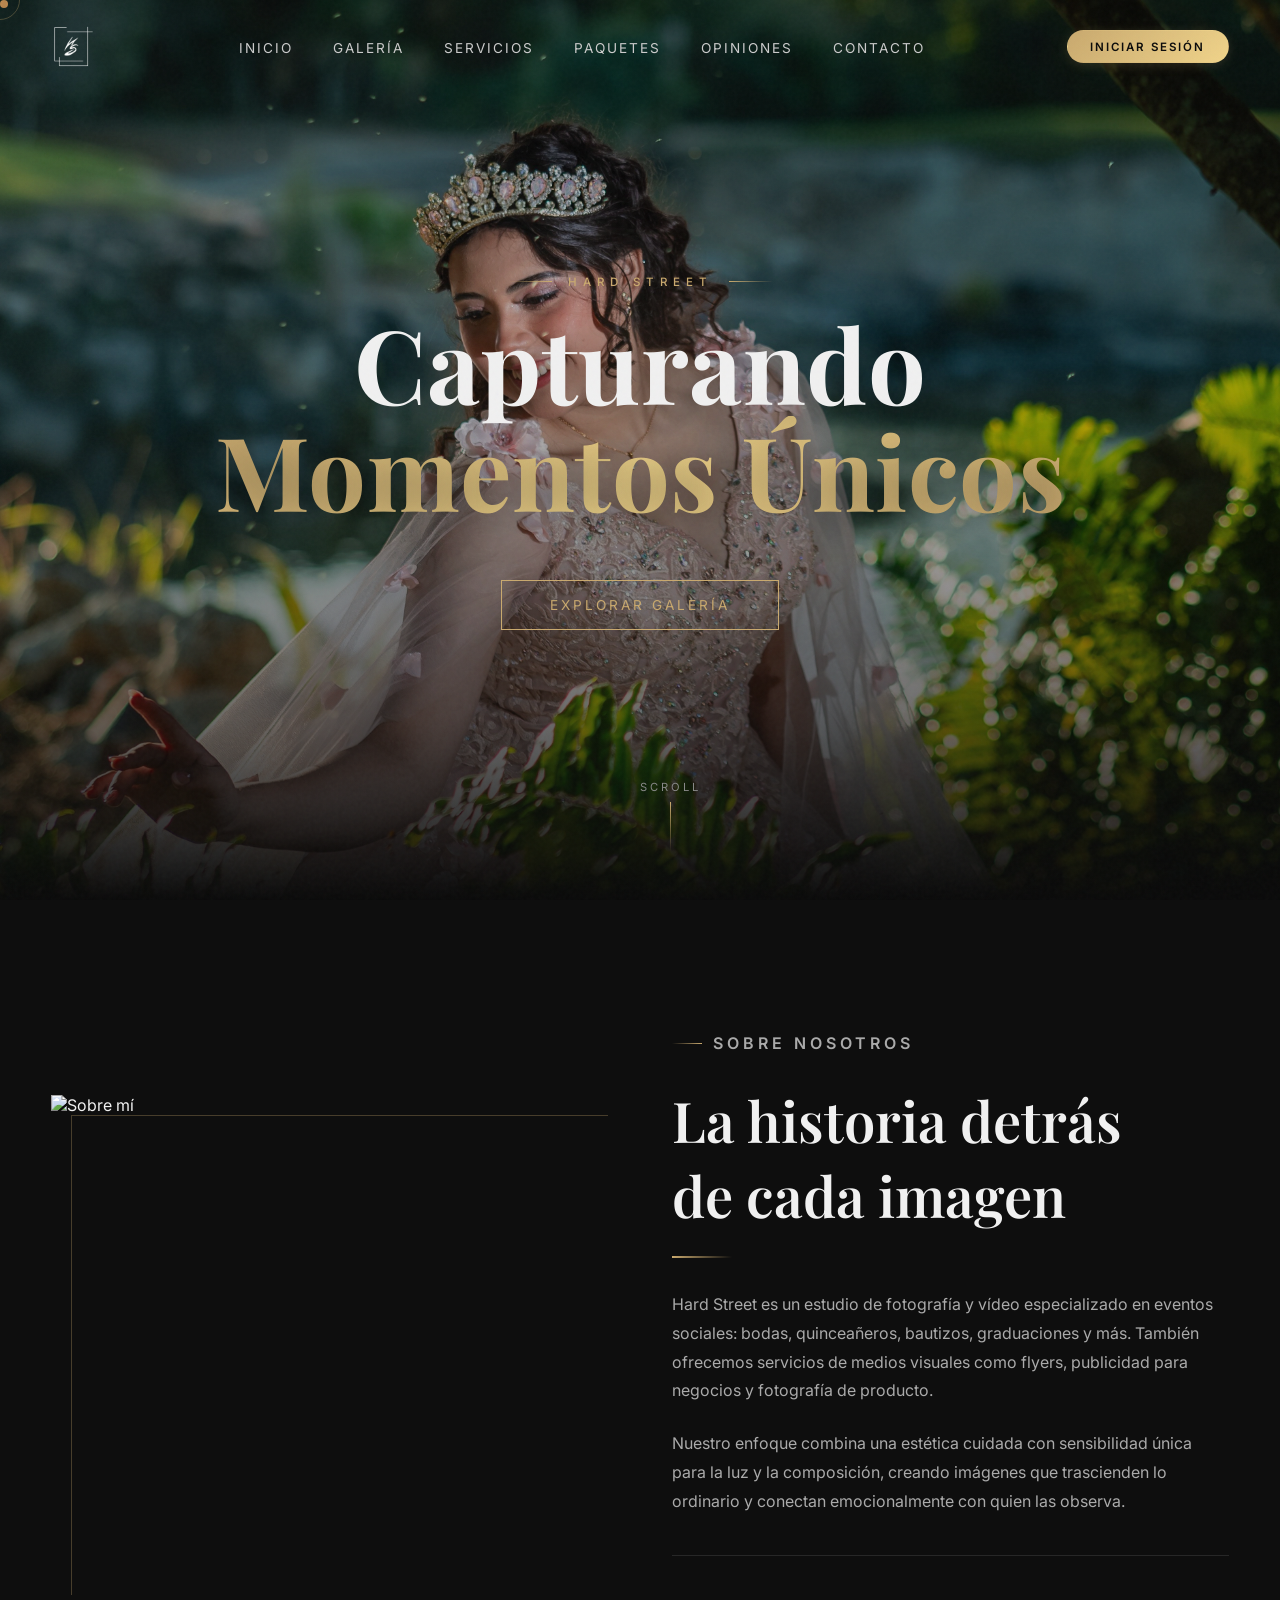
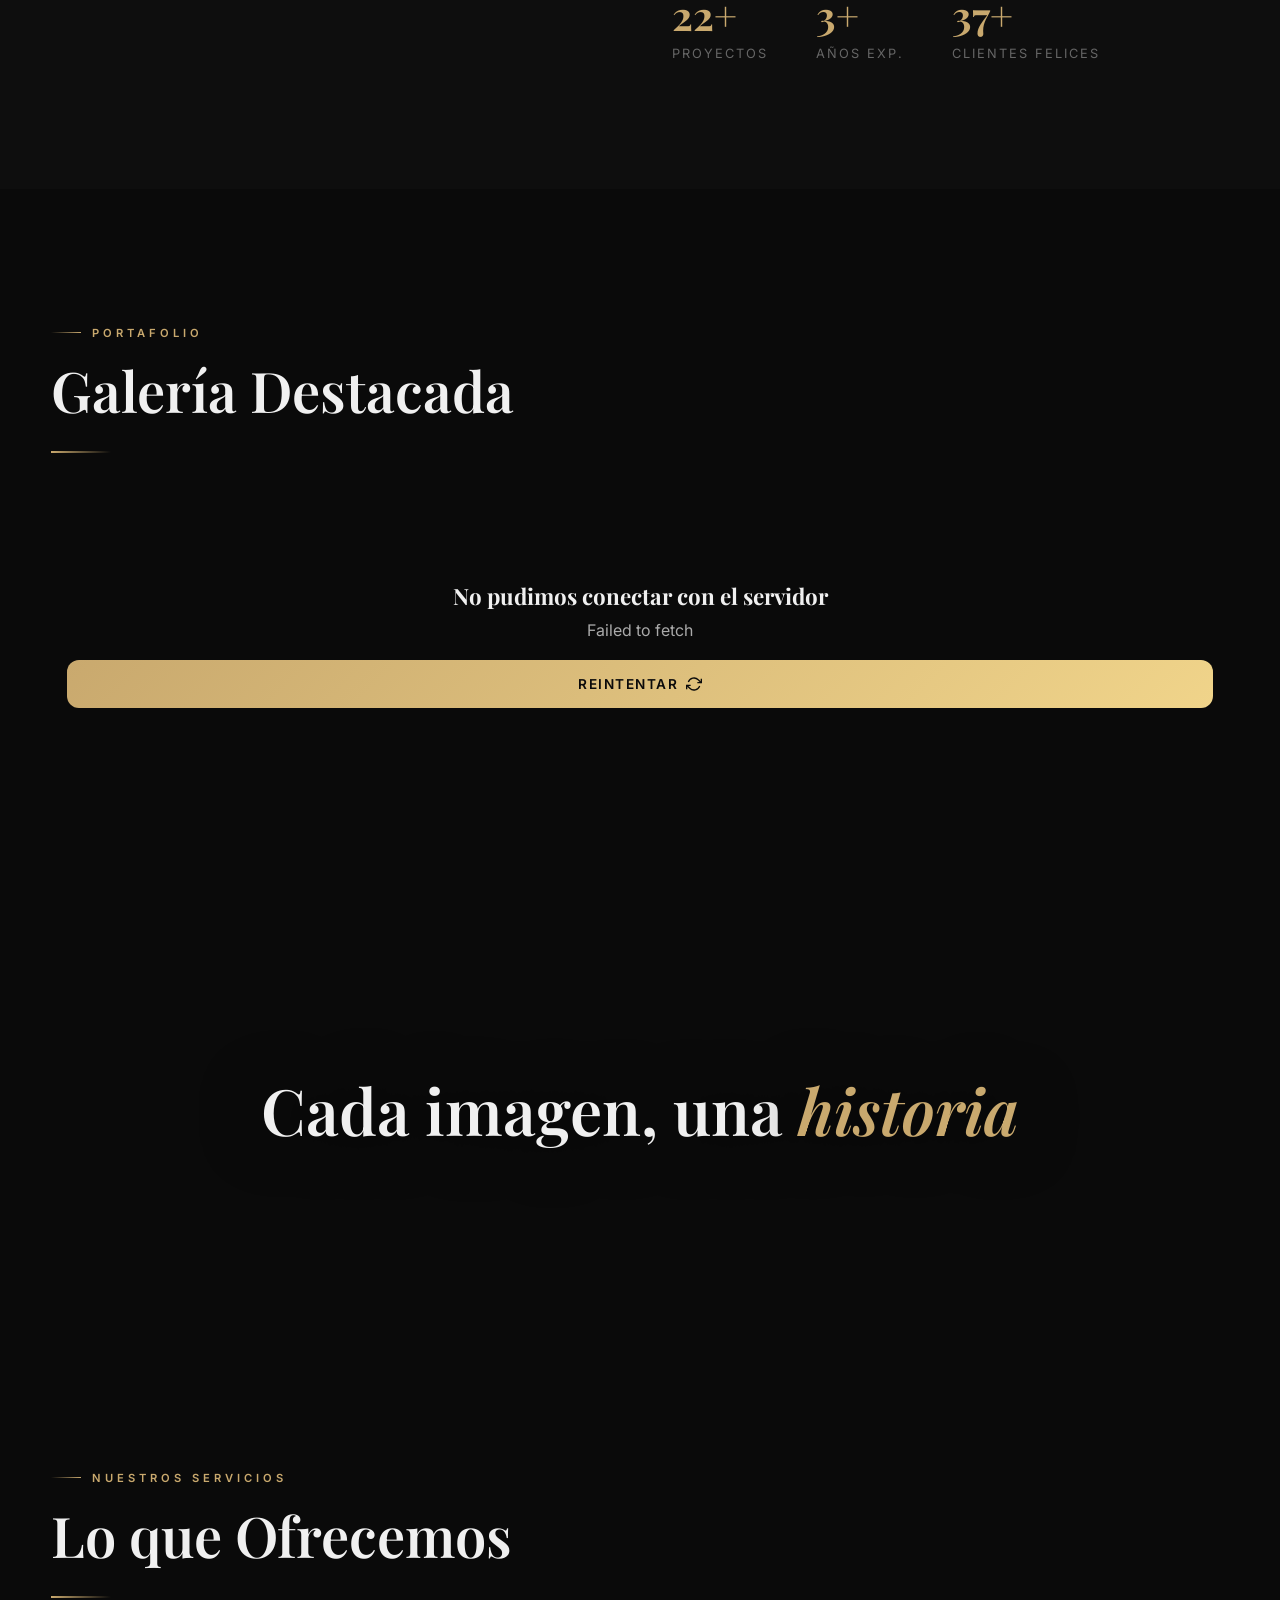
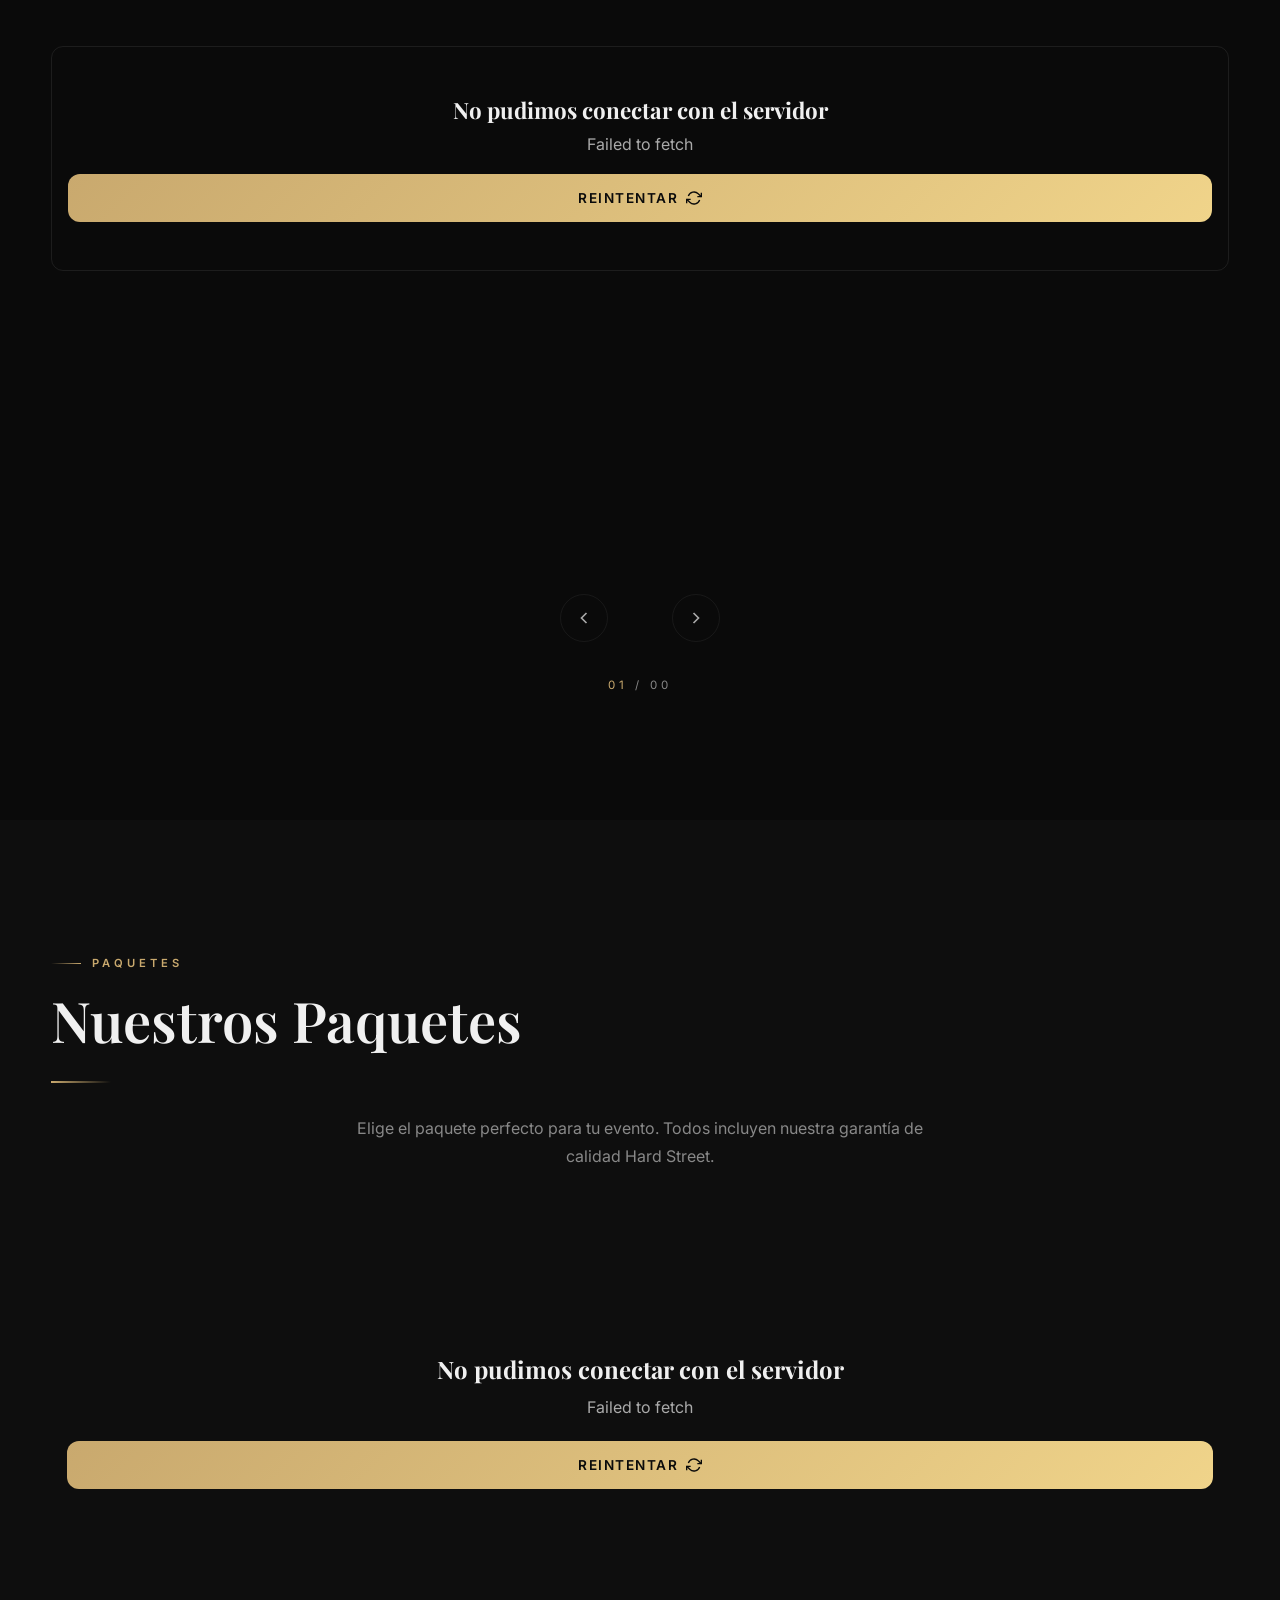
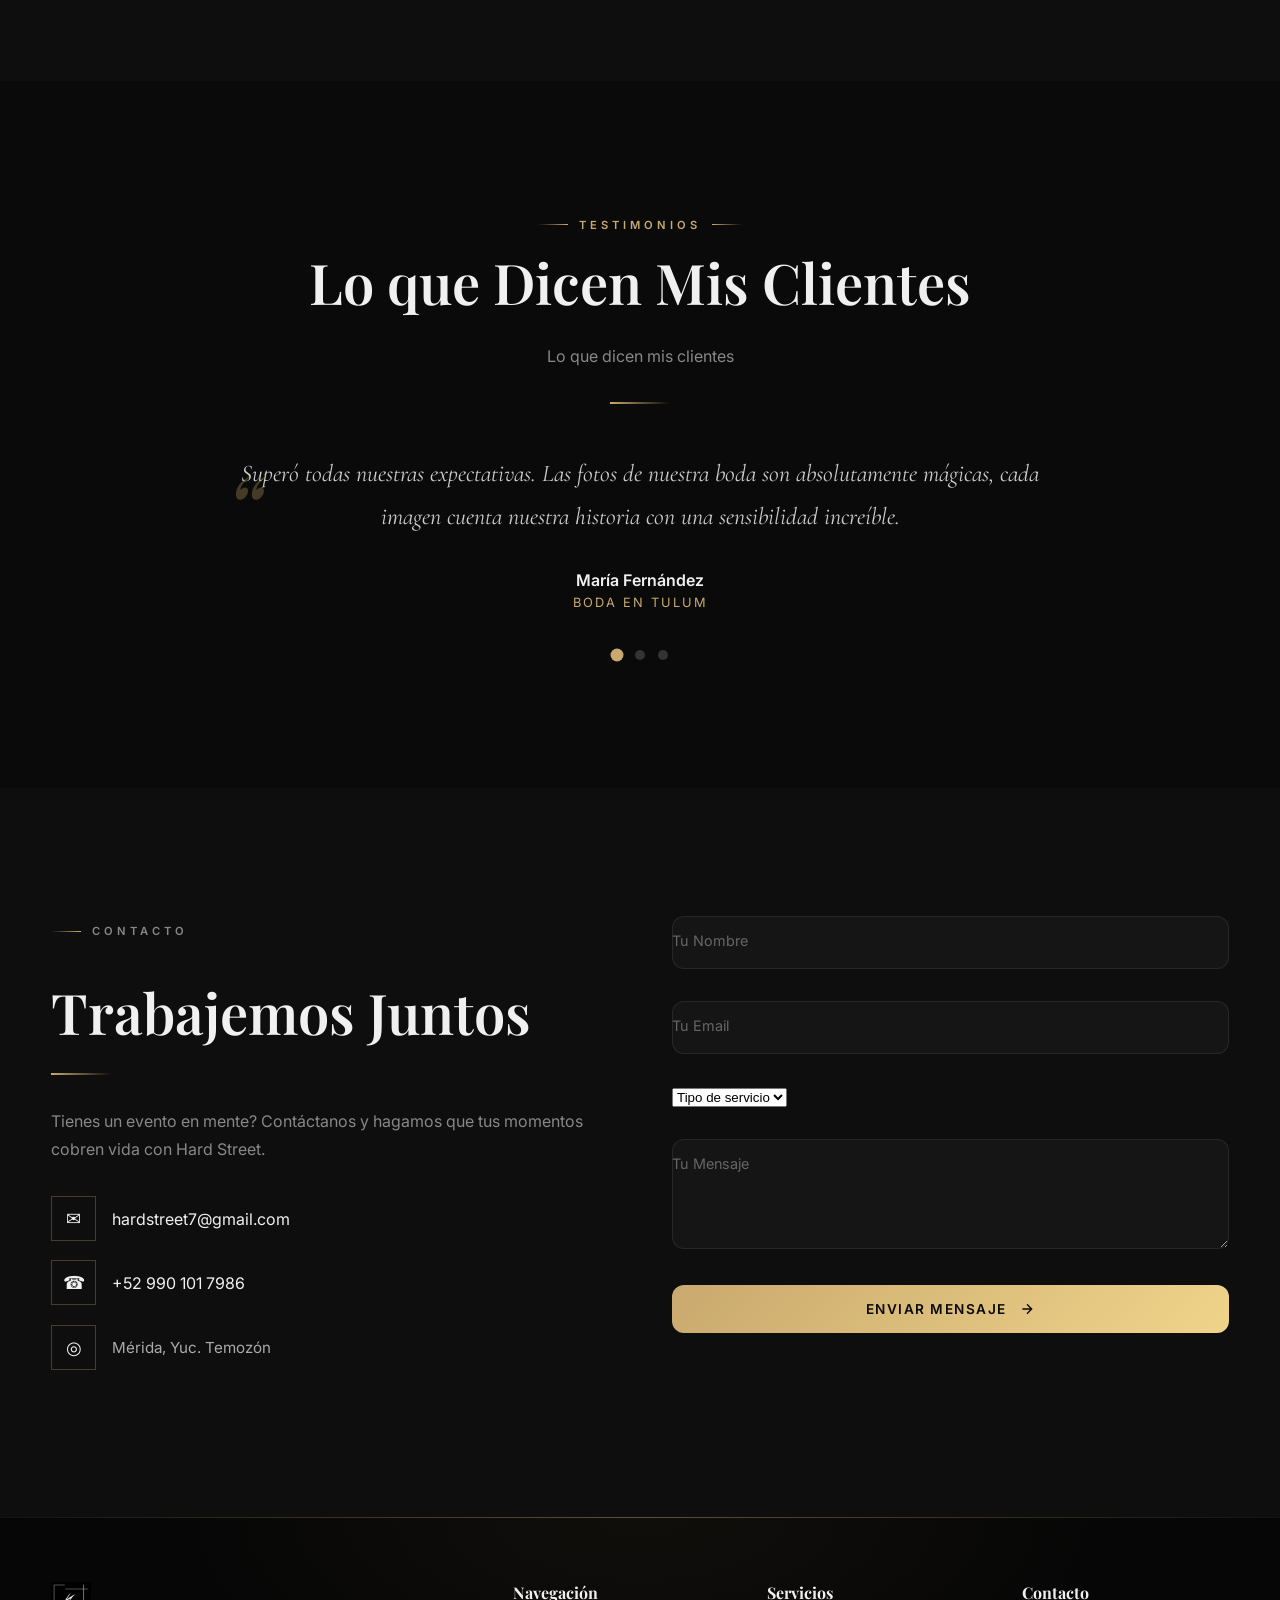
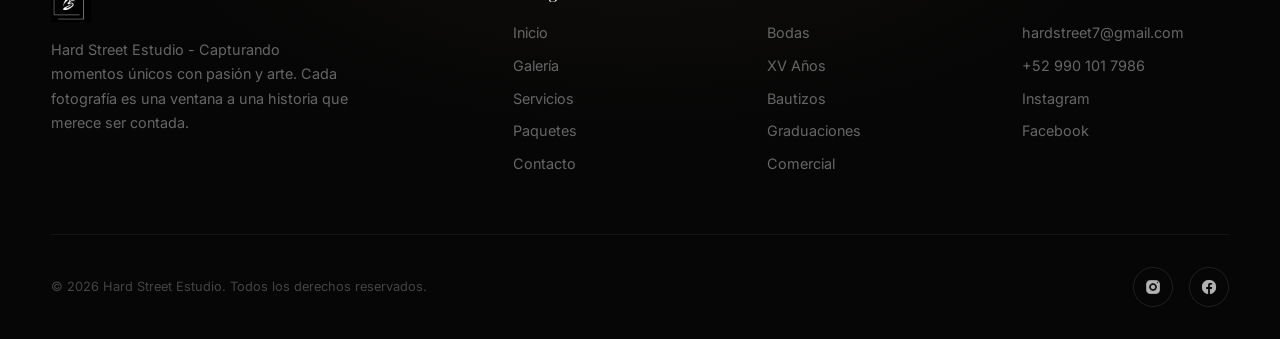
==== commit 5f98f797: "v9.0a" ====
--- a/index.html
+++ b/index.html
@@ -5,7 +5,9 @@
   <meta name="viewport" content="width=device-width, initial-scale=1.0, viewport-fit=cover" />
   <meta name="theme-color" content="#0a0a0a" />
   <title>Hard Street | Fotografía Profesional</title>
-  <link rel="icon" href="./images/LOG.png" type="image/png" />
+  <!-- Icono de la marca: el MISMO hs_icon.png con el que se compilan las apps. -->
+  <link rel="icon" href="./images/hs_icon.png" type="image/png" />
+  <link rel="apple-touch-icon" href="./images/hs_icon.png" />
   <link href="https://fonts.googleapis.com/css2?family=Playfair+Display:wght@400;600;700&family=Inter:wght@300;400;500;600&family=Cormorant+Garamond:ital,wght@0,400;0,600;1,400&display=swap" rel="stylesheet" />
   <link href="https://fonts.googleapis.com/css2?family=Material+Symbols+Outlined:opsz,wght,FILL,GRAD@20..48,100..700,0..1,-50..200&display=swap" rel="stylesheet" />
   <link rel="stylesheet" href="index.css?v=5" />
--- a/index.css
+++ b/index.css
@@ -582,11 +582,10 @@
   border: none;
   box-shadow: 0 2px 10px rgba(201, 169, 110, 0.3);
 }
+/* El nombre va en blanco en TODOS los tiers (como en el panel): el degradado
+   dorado del nombre era justo una de las diferencias entre las dos tarjetas. */
 .tier-gold .pkg-name {
-  background: linear-gradient(135deg, var(--gold), var(--gold-light));
-  -webkit-background-clip: text;
-  -webkit-text-fill-color: transparent;
-  background-clip: text;
+  color: #fff;
 }
 .tier-gold .pkg-price-value {
   color: var(--gold);
@@ -641,15 +640,9 @@
   box-shadow: 0 4px 15px rgba(201, 169, 110, 0.4);
 }
 .tier-premium .pkg-name {
-  font-size: 1.8rem;
-  background: linear-gradient(135deg, var(--gold), var(--gold-light), var(--gold));
-  -webkit-background-clip: text;
-  -webkit-text-fill-color: transparent;
-  background-clip: text;
-  animation: premiumText 3s ease-in-out infinite;
+  color: #fff;
 }
 .tier-premium .pkg-price-value {
-  font-size: 2.2rem;
   color: var(--gold);
   text-shadow: 0 0 20px rgba(201, 169, 110, 0.3);
 }
@@ -687,17 +680,17 @@
 }
 
 /* ========== TIER BADGE ========== */
+/* EN FLUJO, arriba a la izquierda: la tarjeta del panel pone el badge como la
+   PRIMERA pieza de su contenido (antes flotaba en la esquina sobre la foto),
+   así que las dos tarjetas abren igual. */
 .pkg-tier-badge {
-  position: absolute;
-  top: 1rem;
-  right: 1rem;
-  padding: 0.3rem 0.8rem;
-  font-size: 0.65rem;
-  letter-spacing: 1.5px;
+  display: inline-block;
+  padding: 0.25rem 0.6rem;
+  font-size: 0.625rem;
+  letter-spacing: 2px;
   text-transform: uppercase;
-  font-weight: 600;
-  border-radius: 2px;
-  z-index: 2;
+  font-weight: 800;
+  border-radius: 6px;
 }
 
 /* ========== CATEGORY STYLES ========== */
@@ -705,7 +698,10 @@
   display: flex;
   align-items: center;
   gap: 0.5rem;
-  padding: 0.8rem 2.5rem 0;
+  /* El relleno que rodea el contenido lo pone el DISEÑO (`.pkg-flyer-inner`),
+     igual que en el panel: las secciones no suman el suyo. */
+  padding: 0;
+  margin-top: 0.85rem;
 }
 .pkg-category-icon {
   width: 16px;
@@ -718,9 +714,10 @@
   height: 100%;
 }
 .pkg-category-name {
-  font-size: 0.7rem;
-  letter-spacing: 2px;
+  font-size: 0.66rem;
+  letter-spacing: 2.2px;
   text-transform: uppercase;
+  font-weight: 700;
   color: var(--text-dim);
 }
 
@@ -1174,57 +1171,75 @@
 }
 
 /* ========== PACKAGE FLYER CARDS ========== */
+/* Estas medidas son las de la tarjeta del PANEL (`WebPackageCard`): un solo
+   relleno (el del diseño, que emite `site.js` en `.pkg-flyer-inner`) y las
+   secciones sin relleno propio, para que las dos tarjetas se vean iguales. */
 .pkg-flyer-inner {
   padding: 0;
 }
+/* Las medidas de abajo son las de la tarjeta del PANEL (`WebPackageCard`):
+   mismo nombre, subtítulo, descripción, divisoria, lista, pie y botón. El
+   relleno y los márgenes del pie los emite `site.js` con el valor del diseño. */
 .pkg-header {
-  padding: 2rem 2rem 1rem;
+  padding: 0;
+  margin-top: 0;
 }
 .pkg-name {
   font-family: 'Playfair Display', serif;
-  font-size: 1.4rem; font-weight: 600;
-  margin-bottom: 0.4rem;
-  line-height: 1.3;
+  font-size: 22px; font-weight: 700;
+  margin-bottom: 0;
+  line-height: 1.2;
 }
 .pkg-subtitle {
-  font-family: 'Cormorant Garamond', serif;
-  font-style: italic; font-size: 0.85rem;
+  font-style: italic; font-size: 12.5px;
   color: var(--text-dim);
   line-height: 1.4;
+  margin-top: 4px;
+}
+/* La descripción de la pestaña Datos: el panel la enseña, la web no la tenía. */
+.pkg-description {
+  margin-top: 8px;
+  font-size: 12px;
+  line-height: 1.45;
+  color: var(--text-muted);
 }
 .pkg-divider {
-  width: 60px;
+  width: 100%;
   height: 1px;
-  background: linear-gradient(90deg, var(--gold), transparent);
-  margin: 0 2rem;
+  background: rgba(255, 255, 255, 0.07);
+  margin: 12px 0 0;
 }
 .pkg-services-header {
-  padding: 1rem 2rem 0.5rem;
+  padding: 10px 0 6px;
 }
 .pkg-services-count {
-  font-size: 0.7rem;
-  letter-spacing: 2px;
+  font-size: 11px;
+  letter-spacing: 1.4px;
   text-transform: uppercase;
+  font-weight: 700;
   color: var(--text-dim);
 }
 .pkg-services {
   list-style: none;
-  padding: 0.5rem 2rem 1rem;
+  padding: 0 0 14px;
 }
 .pkg-services li {
-  display: flex; align-items: center; gap: 0.75rem;
-  padding: 0.55rem 0;
-  font-size: 0.85rem;
+  display: flex; align-items: center; gap: 8px;
+  padding: 4px 0;
+  font-size: 12.5px;
+  line-height: 1.35;
   color: var(--text-muted);
-  border-bottom: 1px solid rgba(255, 255, 255, 0.03);
-}
-.pkg-services li:last-child { border-bottom: none; }
+}
+/* El panel marca cada servicio con un check del acento (15 px), no con el
+   icono del servicio: así se ven igual las dos tarjetas. */
 .pkg-icon-svg {
-  width: 18px;
-  height: 18px;
+  width: 15px;
+  height: 15px;
   flex-shrink: 0;
   color: var(--gold);
-  opacity: 0.6;
+  display: inline-flex;
+  align-items: center;
+  justify-content: center;
 }
 .pkg-icon-svg svg {
   width: 100%;
@@ -1240,53 +1255,62 @@
   flex: 1;
   line-height: 1.4;
 }
+/* El pie va a SANGRE completa (sin el relleno del contenido): los márgenes
+   laterales e inferiores los emite `site.js` con el relleno del diseño. */
 .pkg-footer {
   display: flex;
   align-items: center;
   justify-content: space-between;
-  padding: 1.25rem 2rem;
-  border-top: 1px solid rgba(255, 255, 255, 0.04);
-  background: rgba(255, 255, 255, 0.01);
+  gap: 10px;
+  padding: 12px 20px;
+  border-top: 1px solid rgba(255, 255, 255, 0.07);
+  background: transparent;
 }
 .pkg-price {
   display: flex;
   flex-direction: column;
 }
 .pkg-price-label {
-  font-size: 0.65rem; letter-spacing: 2px;
-  text-transform: uppercase; color: var(--text-dim);
-  margin-bottom: 0.1rem;
+  font-size: 10.5px; letter-spacing: 1.5px;
+  font-style: italic; color: var(--text-dim);
+  margin-bottom: 0;
 }
 .pkg-price-value {
   font-family: 'Playfair Display', serif;
-  font-size: 1.6rem; font-weight: 700;
+  font-size: 22px; font-weight: 800;
   color: var(--gold);
-  line-height: 1;
+  line-height: 1.1;
 }
 .pkg-price-note {
-  font-size: 0.7rem;
+  font-size: 10.5px;
+  letter-spacing: 1.2px;
   color: var(--text-dim);
-  margin-top: 0.1rem;
-}
+  margin-top: 0;
+}
+/* El CTA de la web es la MISMA pastilla del panel ("Editar"): relleno con el
+   tinte del acento, texto en el acento, sin borde ni MAYÚSCULAS. */
 .pkg-cta {
   display: inline-flex;
   align-items: center;
-  gap: 0.5rem;
-  padding: 0.75rem 1.5rem;
-  border: 1px solid var(--gold); color: var(--gold);
-  font-size: 0.75rem; letter-spacing: 2px;
-  text-transform: uppercase;
-  transition: all 0.4s ease;
+  gap: 7px;
+  padding: 12px 14px;
+  border: 1px solid transparent;
+  border-radius: 10px;
+  background: rgba(201, 169, 110, 0.18);
+  color: var(--gold);
+  font-size: 12.5px; font-weight: 700;
+  letter-spacing: 0; text-transform: none;
+  transition: background 0.25s ease, color 0.25s ease;
 }
 .pkg-cta svg {
+  width: 16px; height: 16px;
   transition: transform 0.3s ease;
 }
 .pkg-cta:hover {
-  background: var(--gold); color: var(--bg);
-  box-shadow: 0 8px 25px rgba(201, 169, 110, 0.25);
+  background: rgba(201, 169, 110, 0.28); color: var(--gold);
 }
 .pkg-cta:hover svg {
-  transform: translateX(4px);
+  transform: translateX(3px);
 }
 
 /* ========== EXTERN SERVICES CAROUSEL ========== */
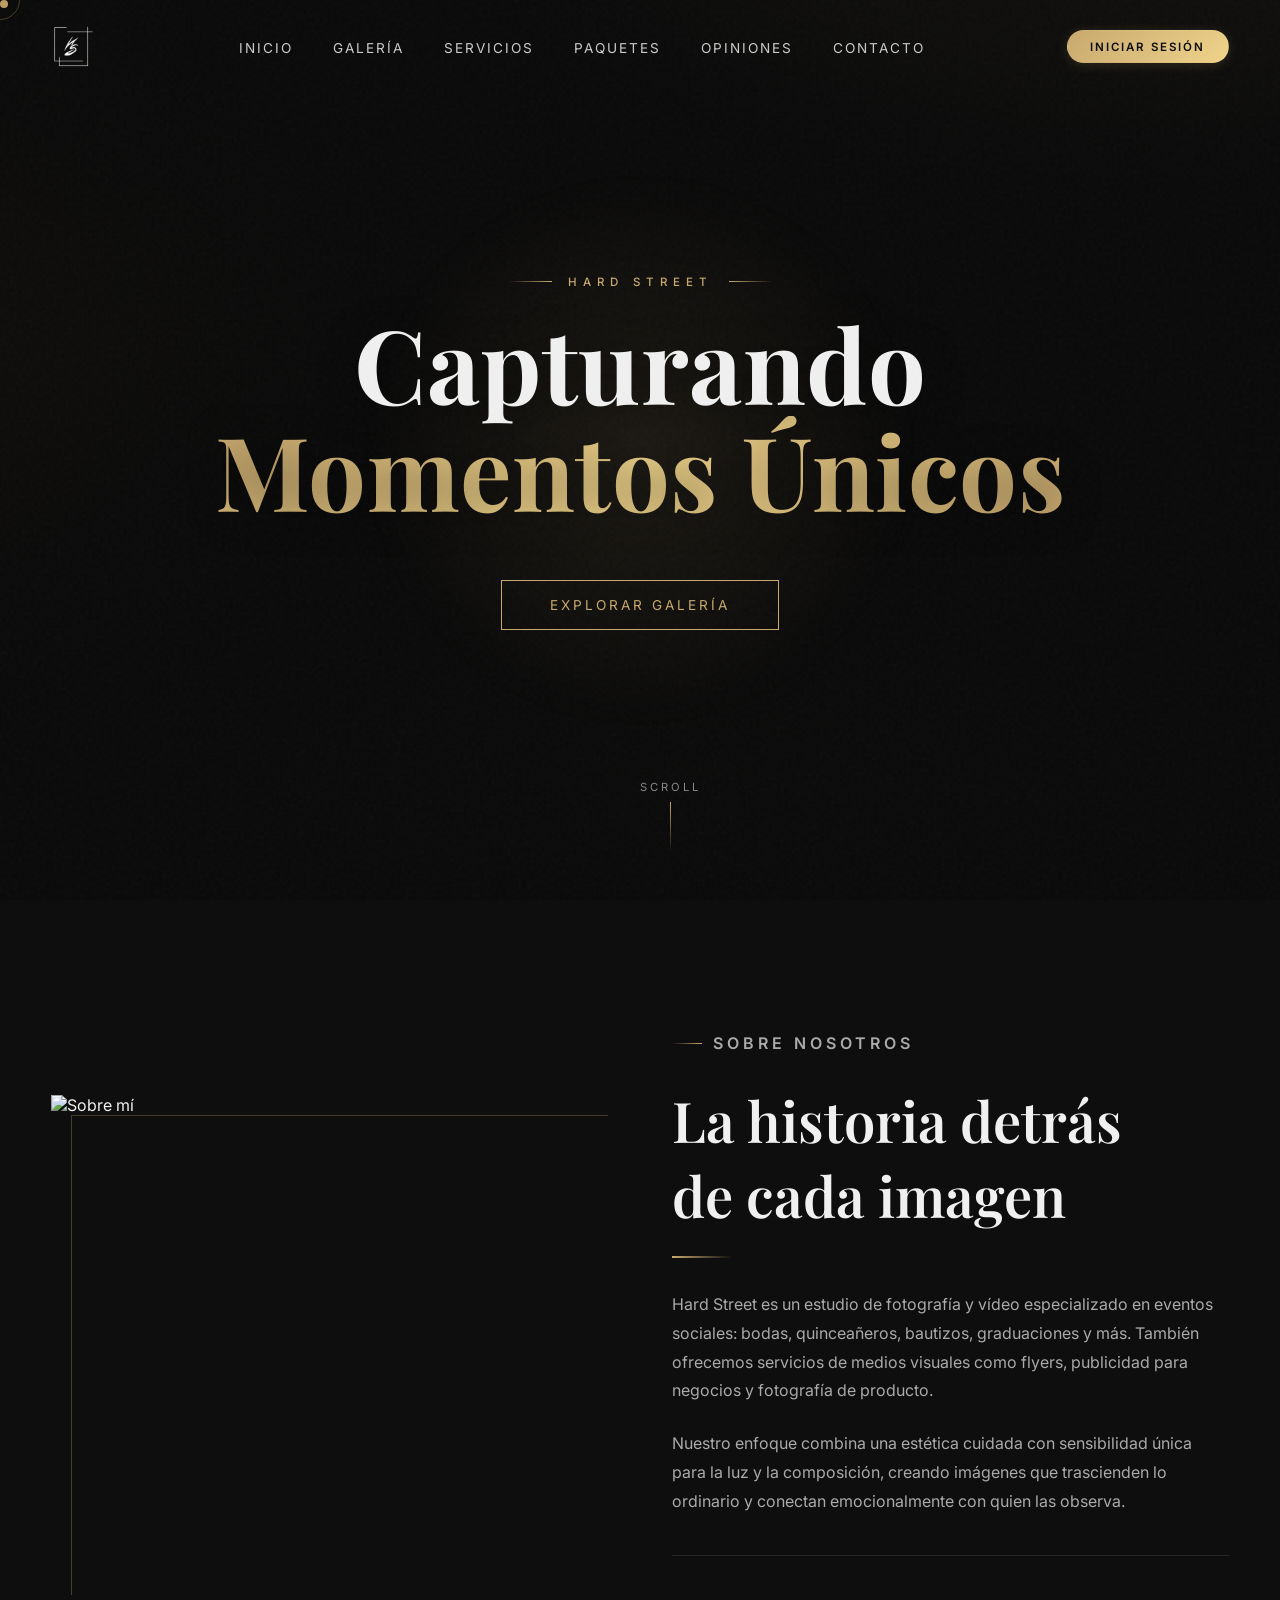
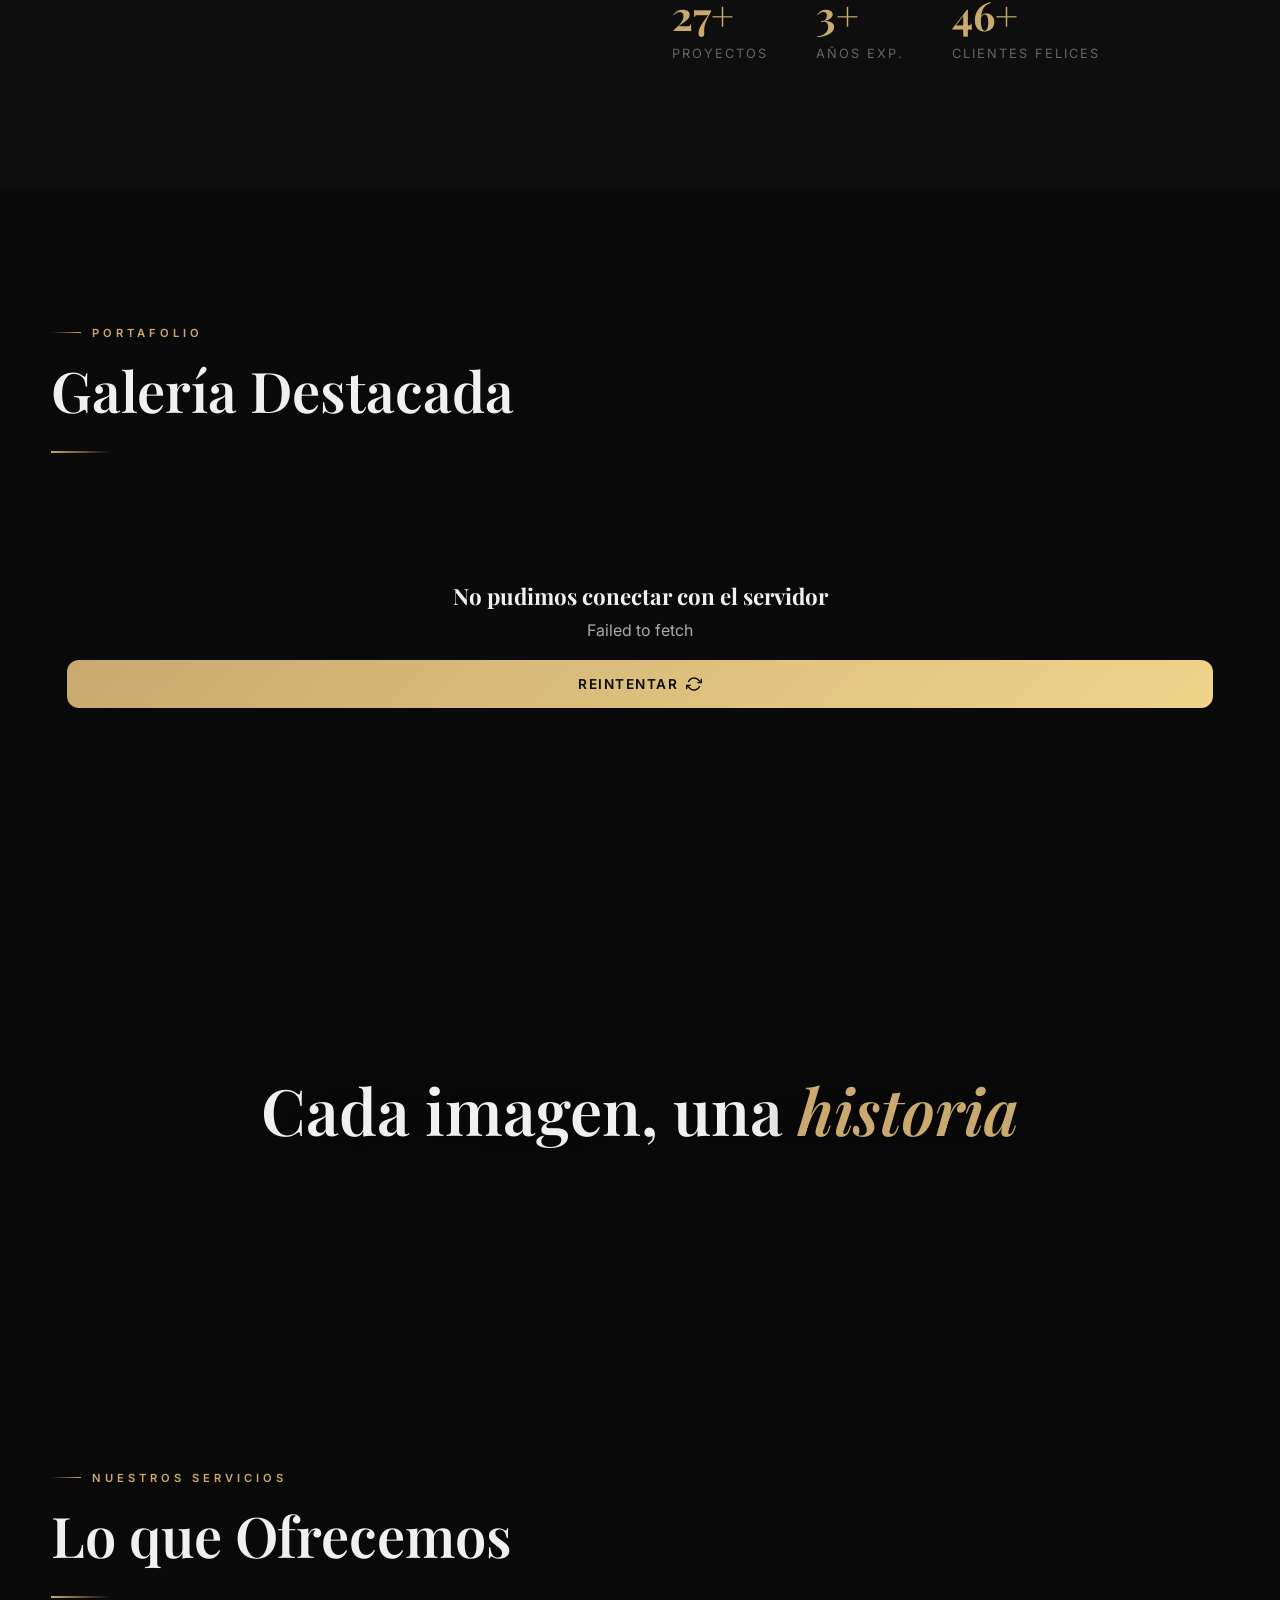
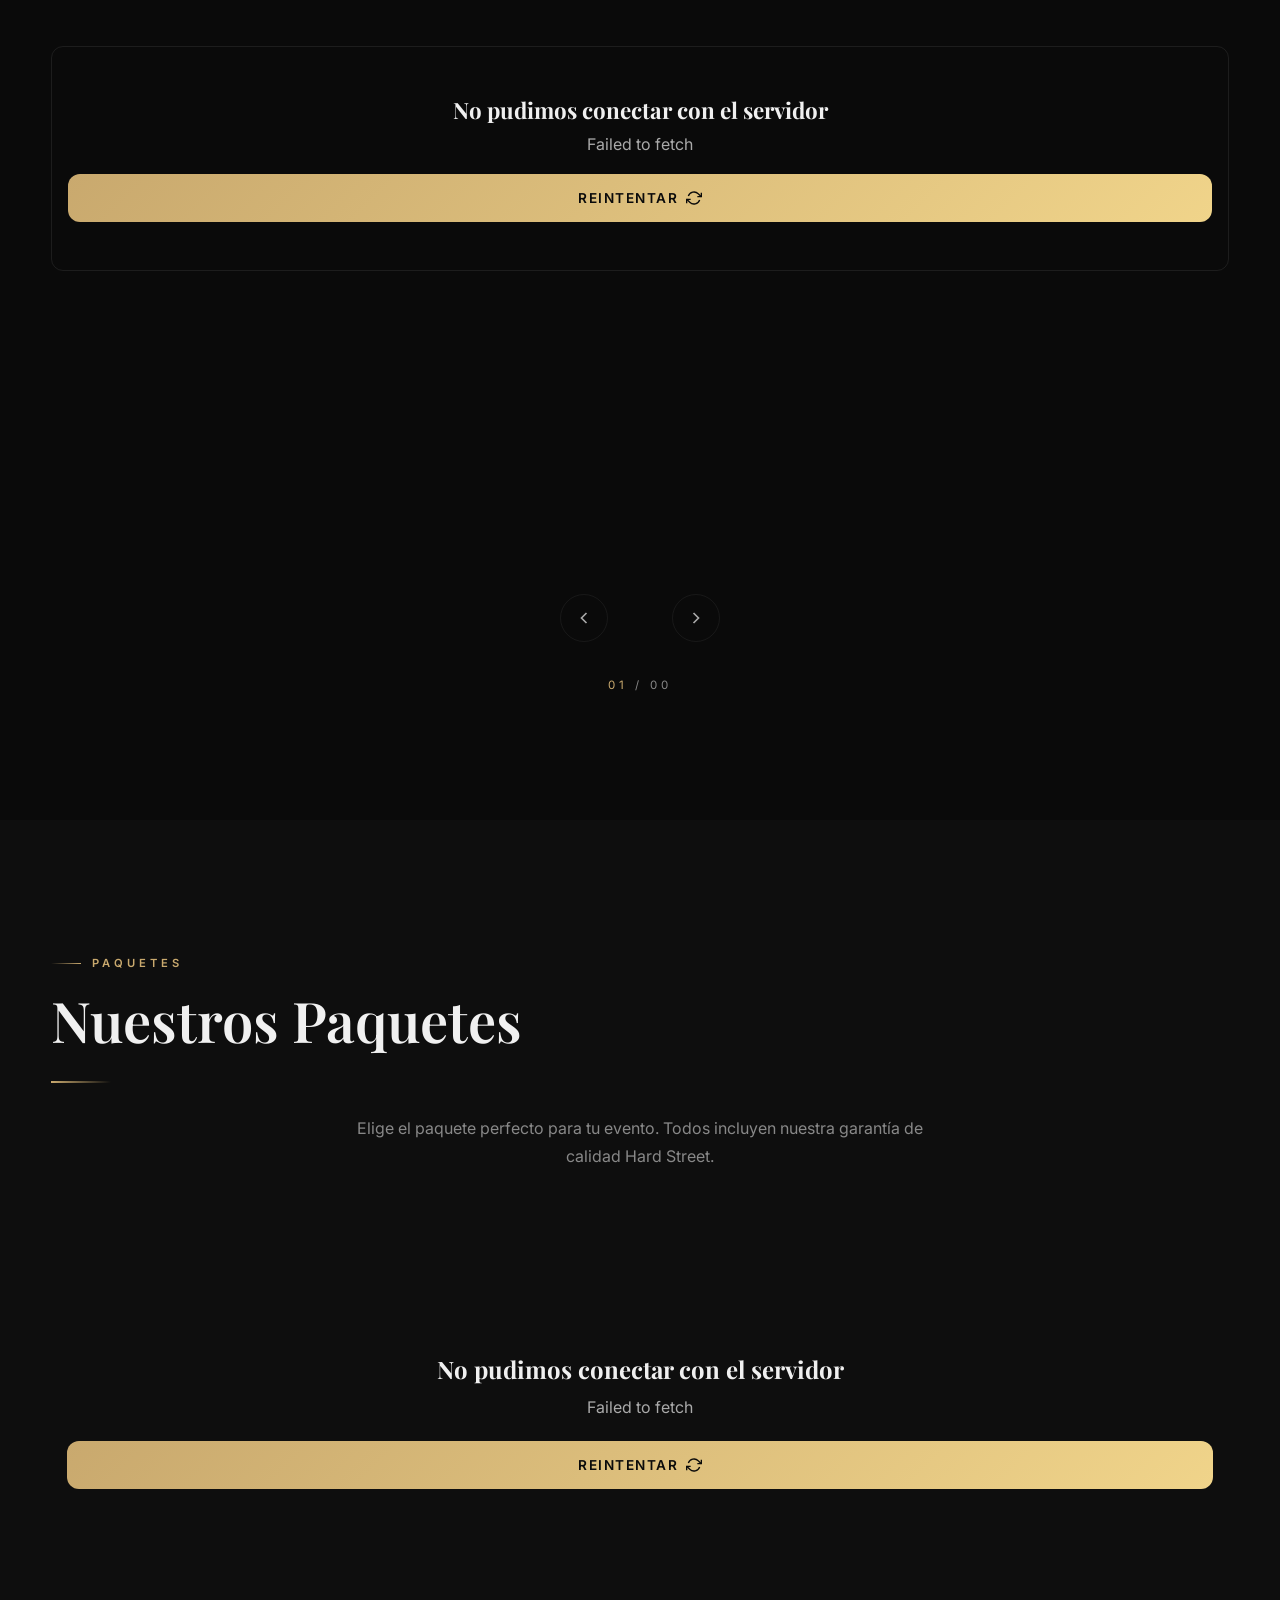
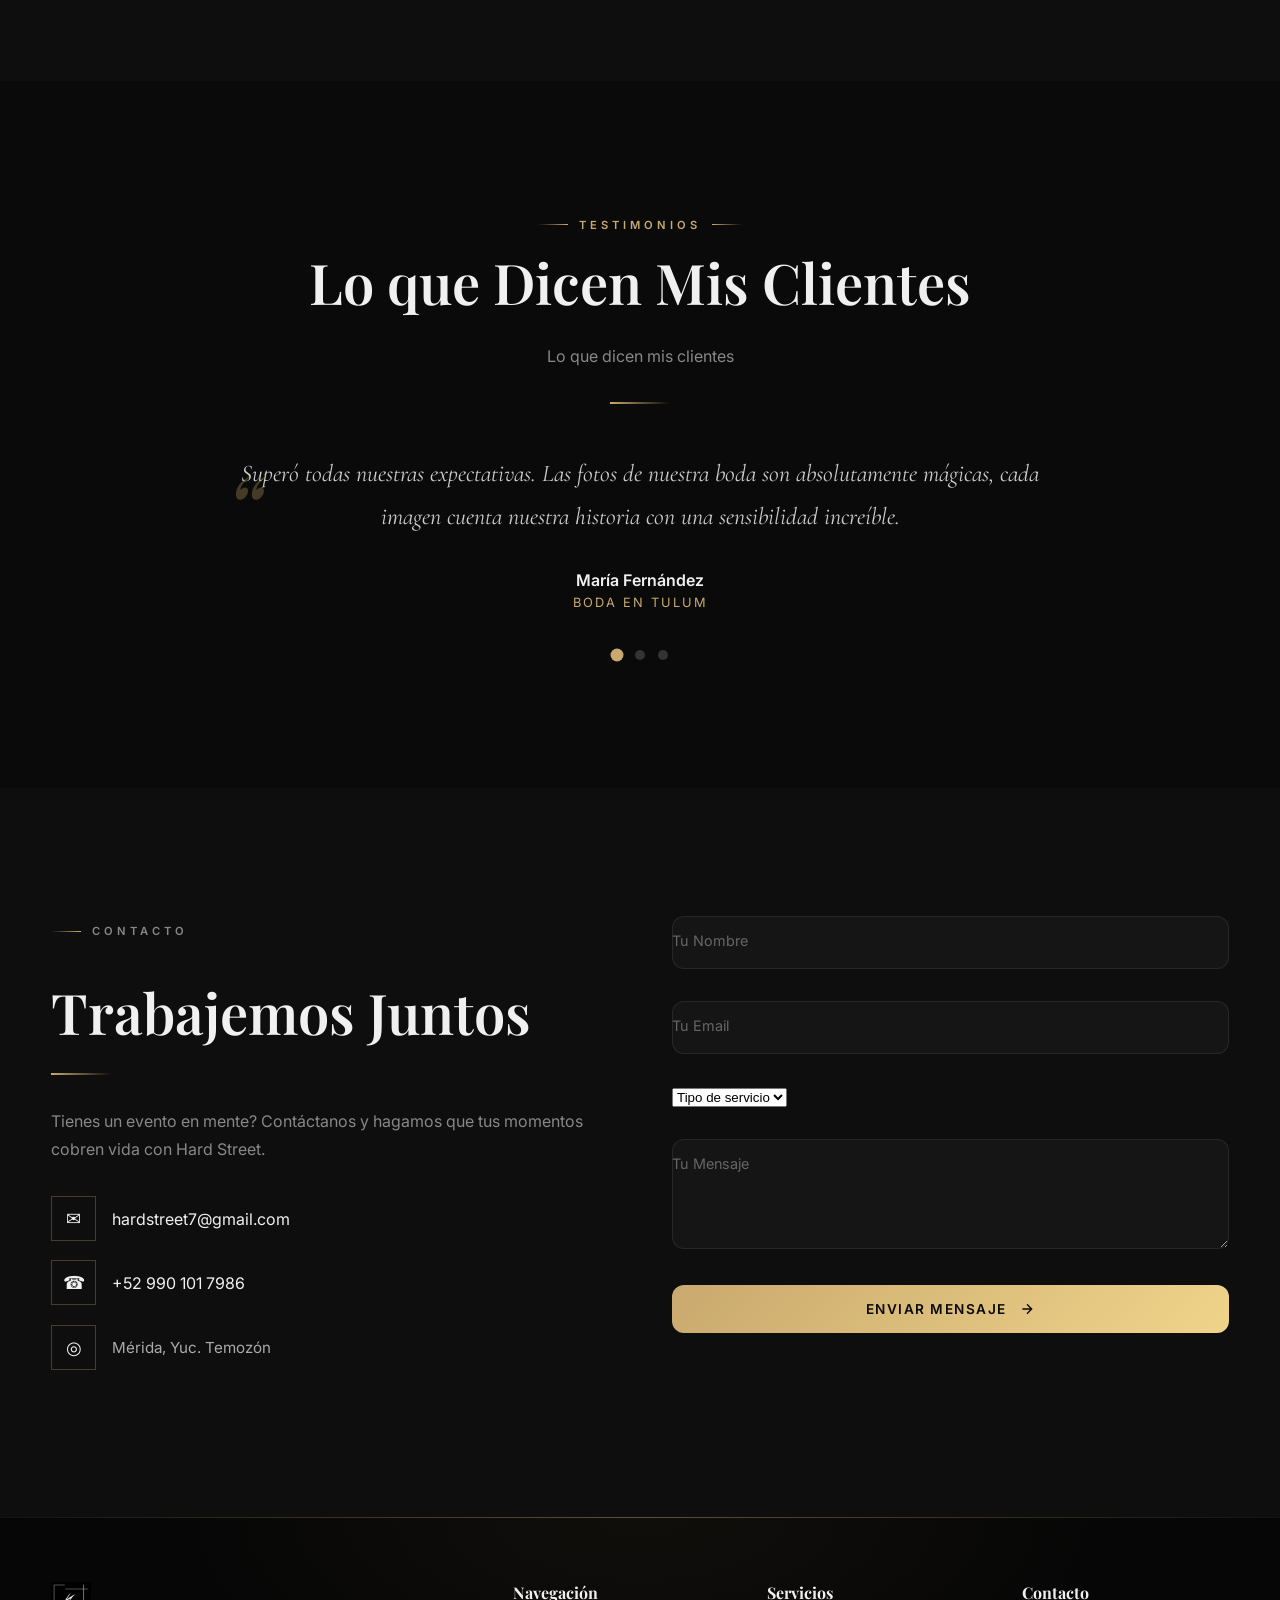
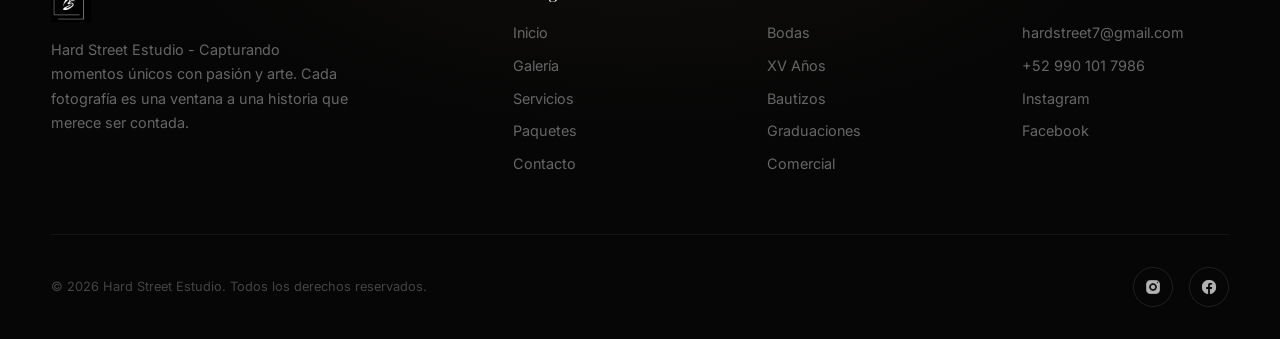
==== commit a55d44d1: "v9.3b" ====
--- a/index.html
+++ b/index.html
@@ -327,7 +327,7 @@
   </div>
 
   <script src="gallery/assets/config.js?v=5"></script>
-  <script src="gallery/assets/site.js?v=6"></script>
+  <script src="gallery/assets/site.js?v=7"></script>
   <script src="gallery/assets/models.js?v=8"></script>
   <script src="gallery/assets/api.js?v=6"></script>
   <script src="gallery/assets/renderers.js?v=7"></script>
--- a/index.css
+++ b/index.css
@@ -603,62 +603,52 @@
 }
 
 /* ========== PREMIUM TIER — Ultra Luxurious ========== */
+/* El tier Premium se ve como la tarjeta de referencia (y la del panel): borde
+   dorado FINO, badge en CONTORNO (no relleno ni animado) y CTA discreto. El
+   degradado relleno con destellos que tenía antes no aparece en la tarjeta que
+   se aprobó, y hacía que el mismo paquete se viera distinto en cada lado. */
 .tier-premium {
-  border: 2px solid transparent;
-  background-image: linear-gradient(var(--bg), var(--bg)), linear-gradient(135deg, var(--gold), var(--gold-light), var(--gold-dark), var(--gold));
-  background-origin: border-box;
-  background-clip: padding-box, border-box;
+  border: 1px solid rgba(201, 169, 110, 0.5);
+  background: var(--bg);
   position: relative;
 }
 .tier-premium::before {
-  background: linear-gradient(90deg, var(--gold), var(--gold-light), var(--gold), var(--gold-light), var(--gold));
-  background-size: 200% 100%;
-  animation: premiumLine 2s linear infinite;
-  height: 4px;
+  background: linear-gradient(90deg, transparent, var(--gold), transparent);
+  height: 2px;
 }
 .tier-premium::after {
-  content: '';
-  position: absolute;
-  top: -2px;
-  left: -2px;
-  right: -2px;
-  bottom: -2px;
-  background: linear-gradient(135deg, var(--gold), transparent, var(--gold-light), transparent, var(--gold));
-  z-index: -1;
-  opacity: 0.15;
-  animation: premiumGlow 3s ease-in-out infinite alternate;
-  filter: blur(10px);
+  content: none;
 }
 .tier-premium .pkg-tier-badge {
-  background: linear-gradient(135deg, #c9a96e, #f0d48a, #c9a96e);
-  background-size: 200% 100%;
-  color: var(--bg);
-  border: none;
+  background: rgba(201, 169, 110, 0.12);
+  color: var(--gold);
+  border: 1px solid rgba(201, 169, 110, 0.55);
   font-weight: 700;
-  animation: premiumBadge 2s ease-in-out infinite;
   letter-spacing: 2px;
-  box-shadow: 0 4px 15px rgba(201, 169, 110, 0.4);
+  animation: none;
+  box-shadow: none;
 }
 .tier-premium .pkg-name {
   color: #fff;
 }
 .tier-premium .pkg-price-value {
   color: var(--gold);
-  text-shadow: 0 0 20px rgba(201, 169, 110, 0.3);
+  text-shadow: none;
 }
 .tier-premium .pkg-cta {
-  background: linear-gradient(135deg, var(--gold), var(--gold-light));
-  color: var(--bg);
-  border: none;
+  background: rgba(201, 169, 110, 0.16);
+  color: var(--gold);
+  border: 1px solid transparent;
   font-weight: 600;
 }
 .tier-premium .pkg-cta:hover {
-  box-shadow: 0 10px 30px rgba(201, 169, 110, 0.4);
-  transform: translateY(-3px);
+  background: rgba(201, 169, 110, 0.26);
+  box-shadow: none;
+  transform: none;
 }
 .tier-premium:hover {
-  transform: translateY(-10px);
-  box-shadow: 0 30px 60px rgba(201, 169, 110, 0.2), 0 0 50px rgba(201, 169, 110, 0.1);
+  transform: translateY(-6px);
+  box-shadow: 0 22px 45px rgba(0, 0, 0, 0.35);
 }
 
 /* Premium Animations */
@@ -1255,15 +1245,23 @@
   flex: 1;
   line-height: 1.4;
 }
-/* El pie va a SANGRE completa (sin el relleno del contenido): los márgenes
-   laterales e inferiores los emite `site.js` con el relleno del diseño. */
+/* El HUECO de la foto (paquete sin foto, con la foto de FONDO elegida): un
+   lavado del acento que se apaga a negro, igual que en el diseñador. Lo pinta
+   `renderers.js` con `pkg-photo-empty`; `site.js` lo cambia por el de cada
+   tier, y este es el de fábrica si el diseño todavía no llegó. */
+.pkg-photo-empty {
+  background: linear-gradient(135deg, rgba(201, 169, 110, 0.28), rgba(0, 0, 0, 0.35));
+}
+/* El pie vive DENTRO del relleno de la tarjeta: sin banda ni borde que lo
+   separe del contenido (así lo pinta el diseñador). Los números salen del
+   diseño guardado (`site.js`). */
 .pkg-footer {
   display: flex;
   align-items: center;
   justify-content: space-between;
   gap: 10px;
-  padding: 12px 20px;
-  border-top: 1px solid rgba(255, 255, 255, 0.07);
+  padding: 14px 0 32px;
+  border-top: 0;
   background: transparent;
 }
 .pkg-price {
@@ -1872,7 +1870,7 @@
     flex-direction: column;
     align-items: stretch;
     gap: 1rem;
-    padding: 1.1rem 1.25rem;
+    padding: 14px 0 32px;
   }
   .pkg-price-value {
     font-size: 1.4rem;
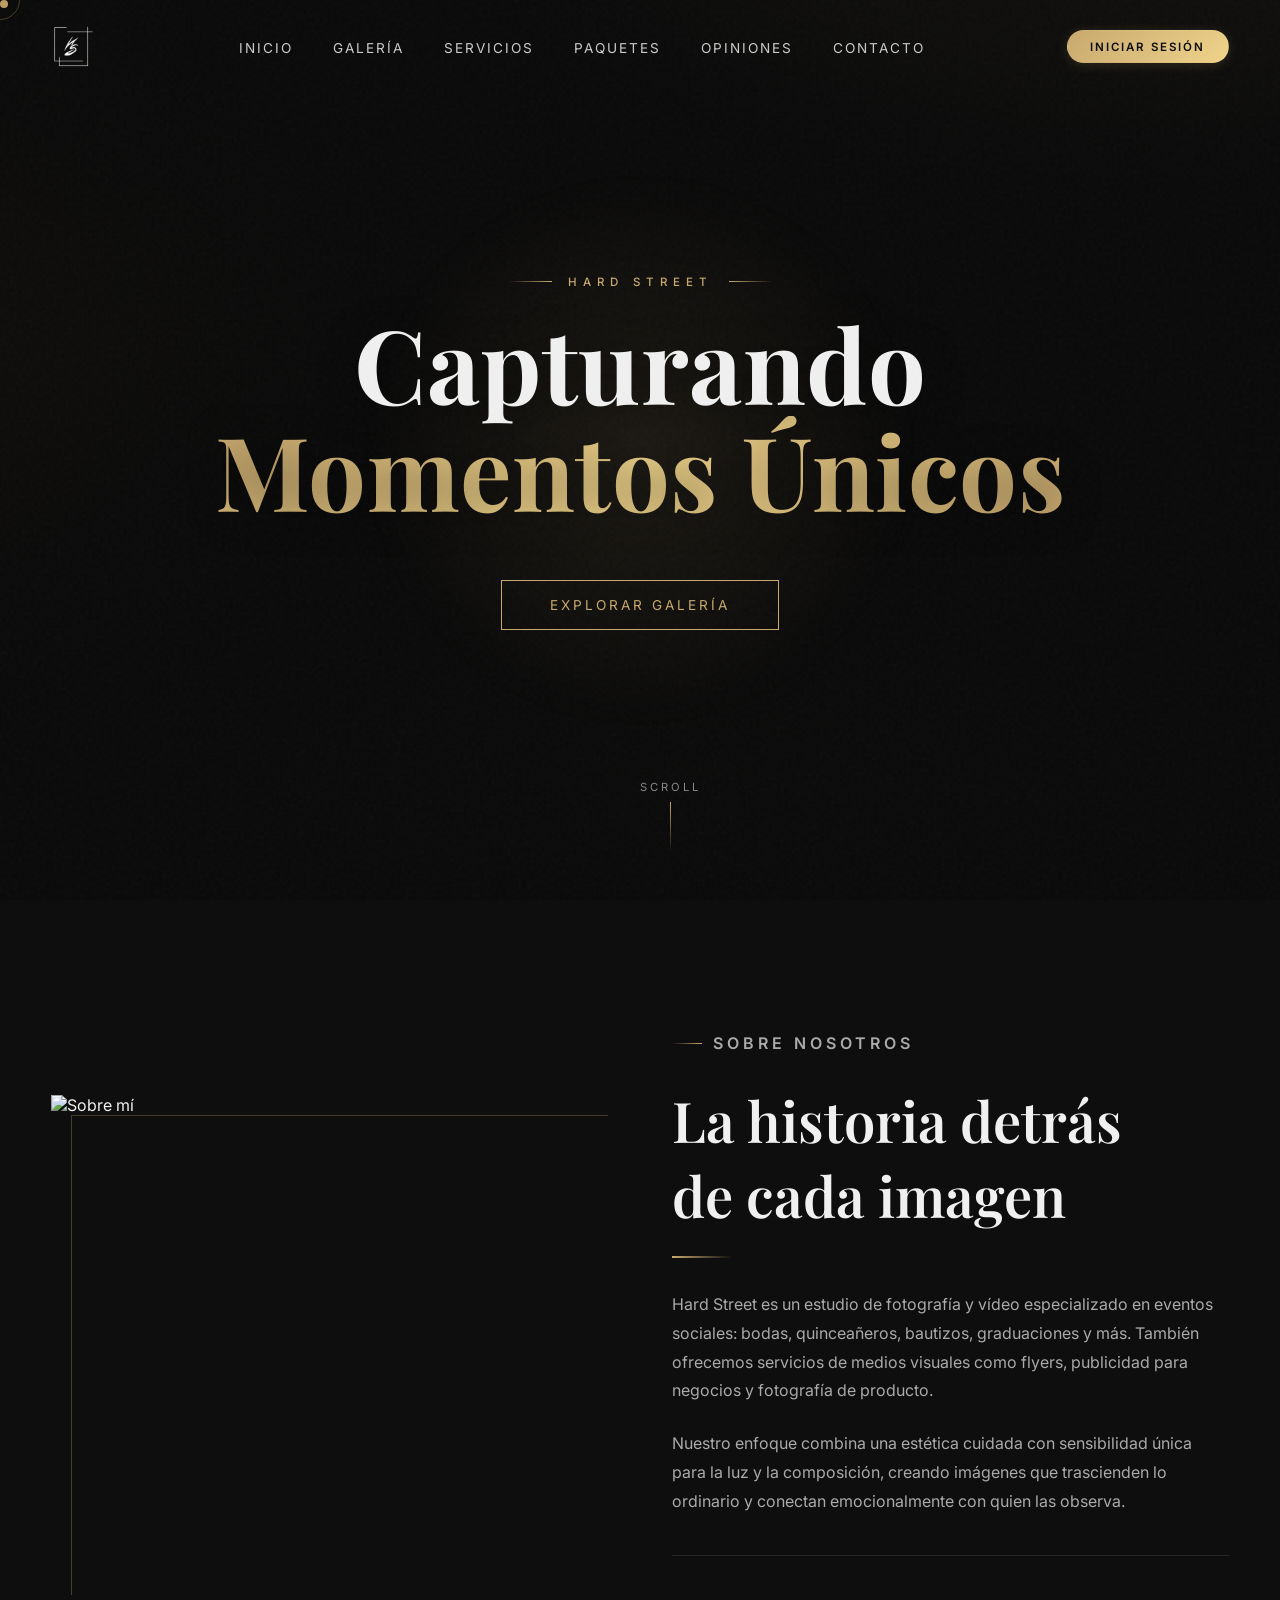
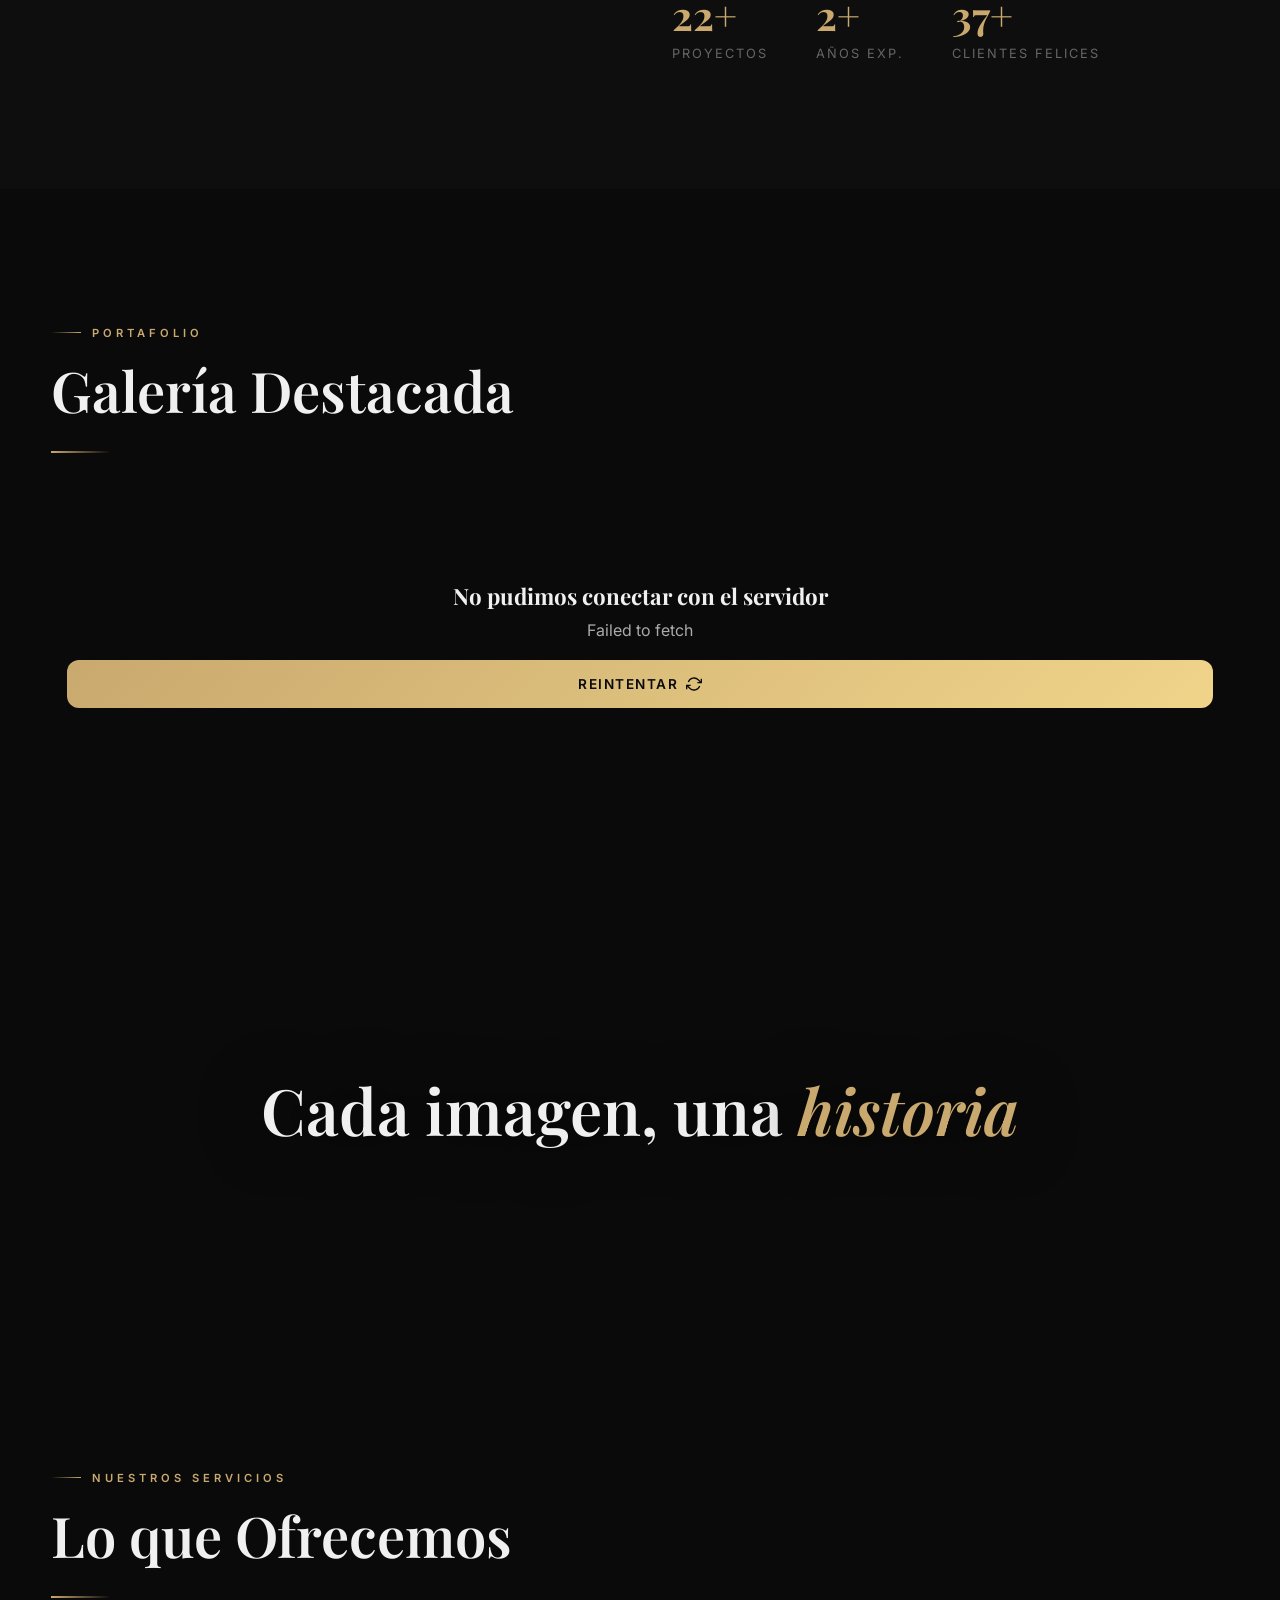
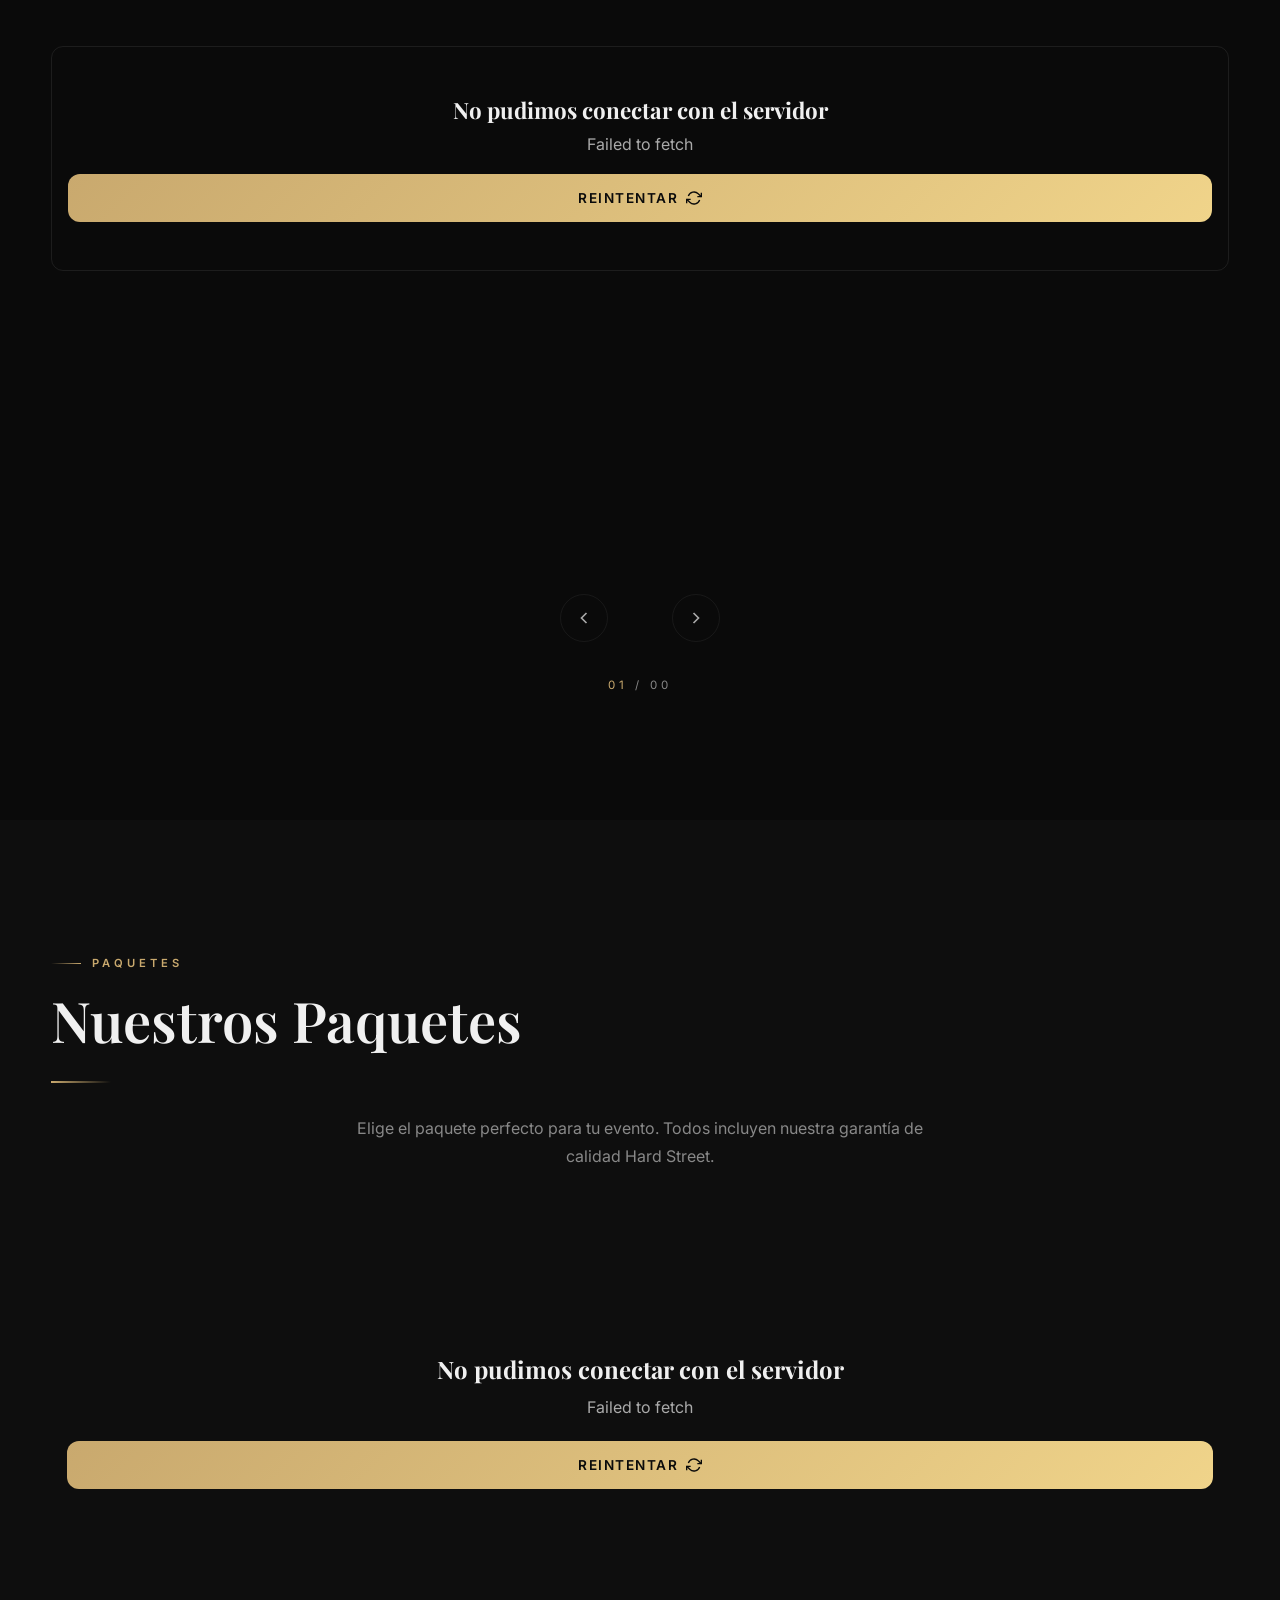
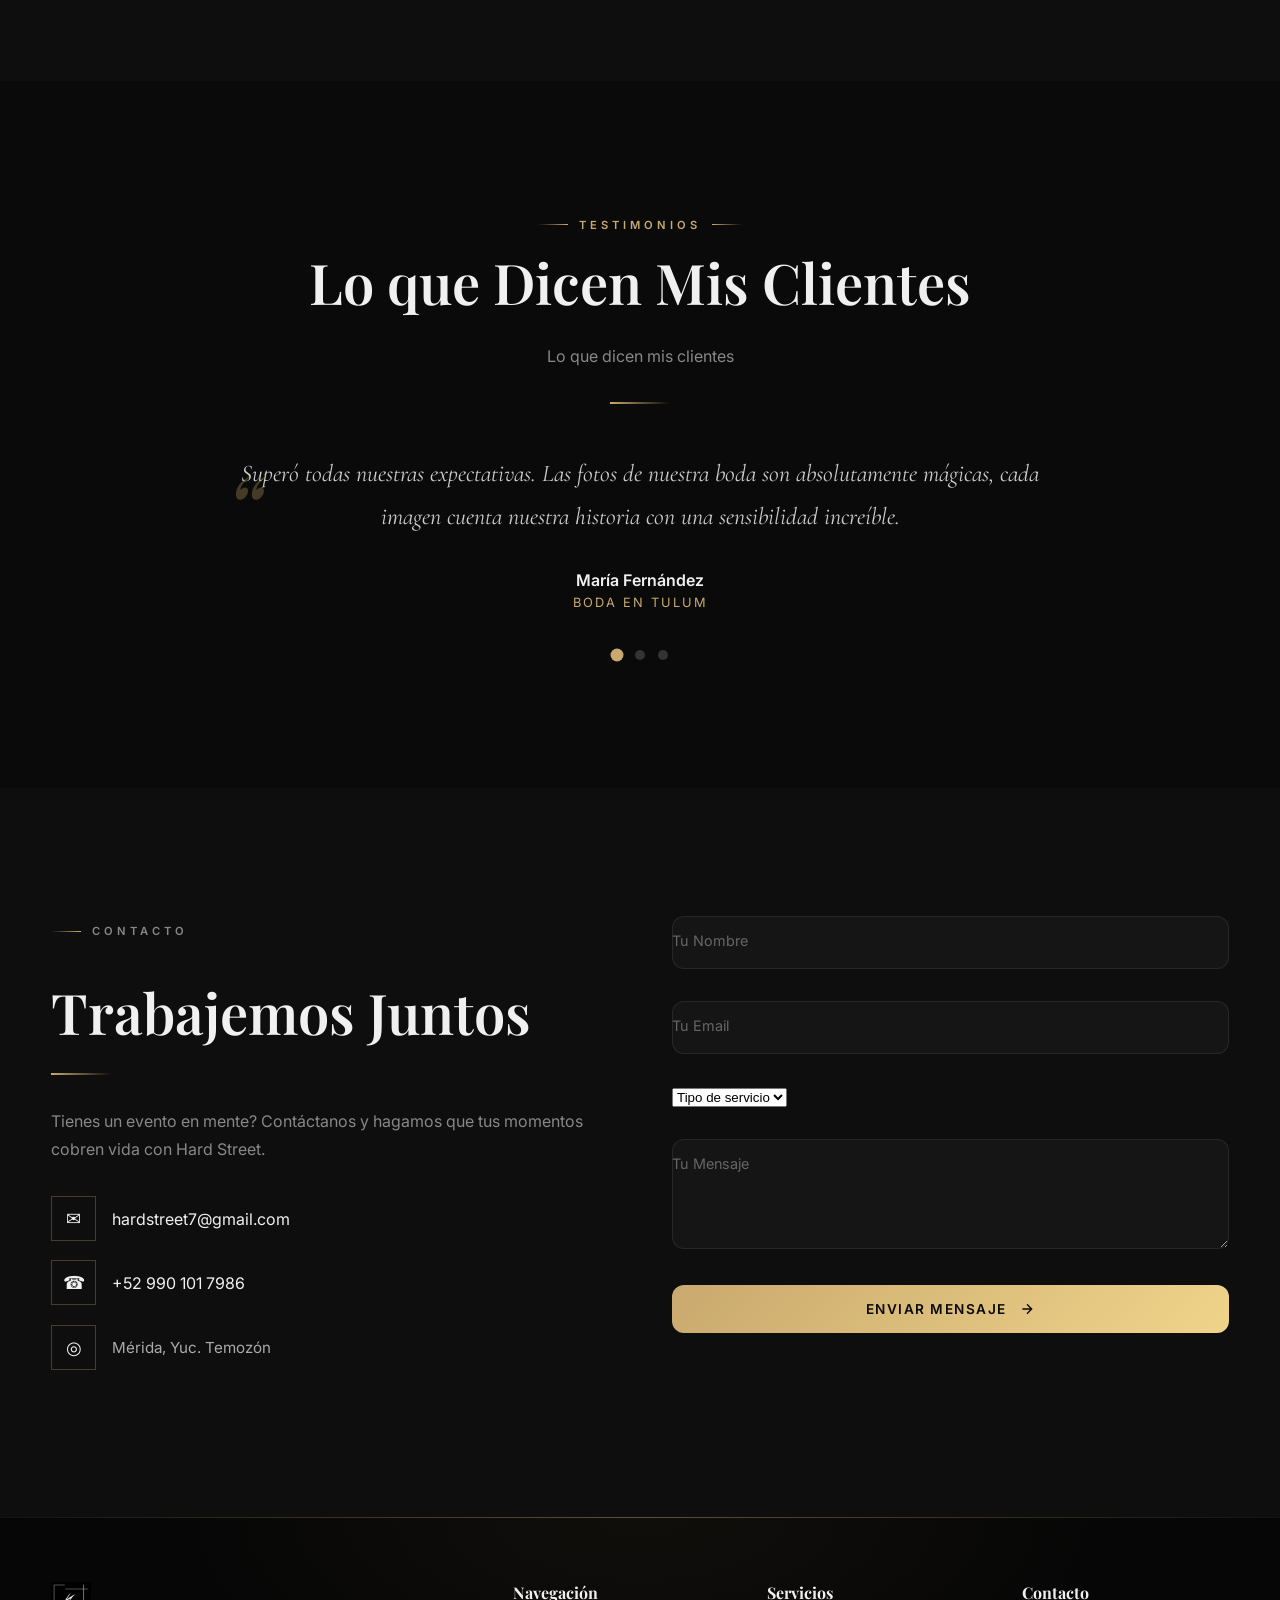
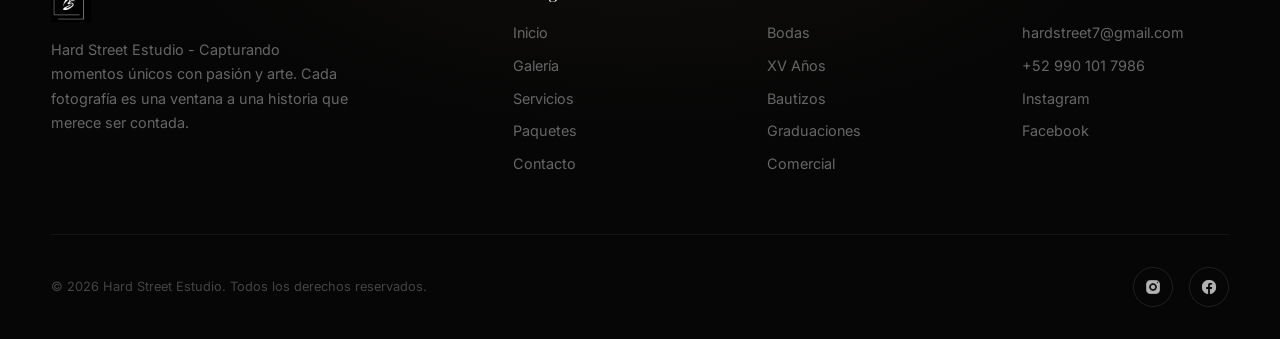
==== commit 1ca553c5: "v9.5a" ====
--- a/index.html
+++ b/index.html
@@ -38,9 +38,11 @@
       <li><a href="#packages" onclick="closeNav()">Paquetes</a></li>
       <li><a href="#testimonials" onclick="closeNav()">Opiniones</a></li>
       <li><a href="#contact" onclick="closeNav()">Contacto</a></li>
-      <li class="mobile-auth"><a href="#" onclick="openModal('loginModal'); closeNav();">Iniciar Sesión</a></li>
+      <!-- Entrar = al directorio de la APP (el panel, en /me/): la página no
+           pide la contraseña, la pide la app. -->
+      <li class="mobile-auth"><a href="/me/" onclick="closeNav()">Iniciar Sesión</a></li>
     </ul>
-    <button class="nav-auth-btn" id="authBtn" onclick="openModal('loginModal')">Iniciar Sesión</button>
+    <a class="nav-auth-btn" id="authBtn" href="/me/">Iniciar Sesión</a>
     <div class="nav-toggle" id="navToggle" onclick="toggleNav()">
       <span></span><span></span><span></span>
     </div>
--- a/index.css
+++ b/index.css
@@ -1671,6 +1671,9 @@
 
 /* ========== AUTH BUTTON ========== */
 .nav-auth-btn {
+  /* Ahora es un <a> (entra directo a la app en /me/), no un <button>. */
+  display: inline-block;
+  text-decoration: none;
   padding: 0.55rem 1.4rem;
   border: 1px solid transparent;
   background: linear-gradient(135deg, var(--gold), var(--gold-light));
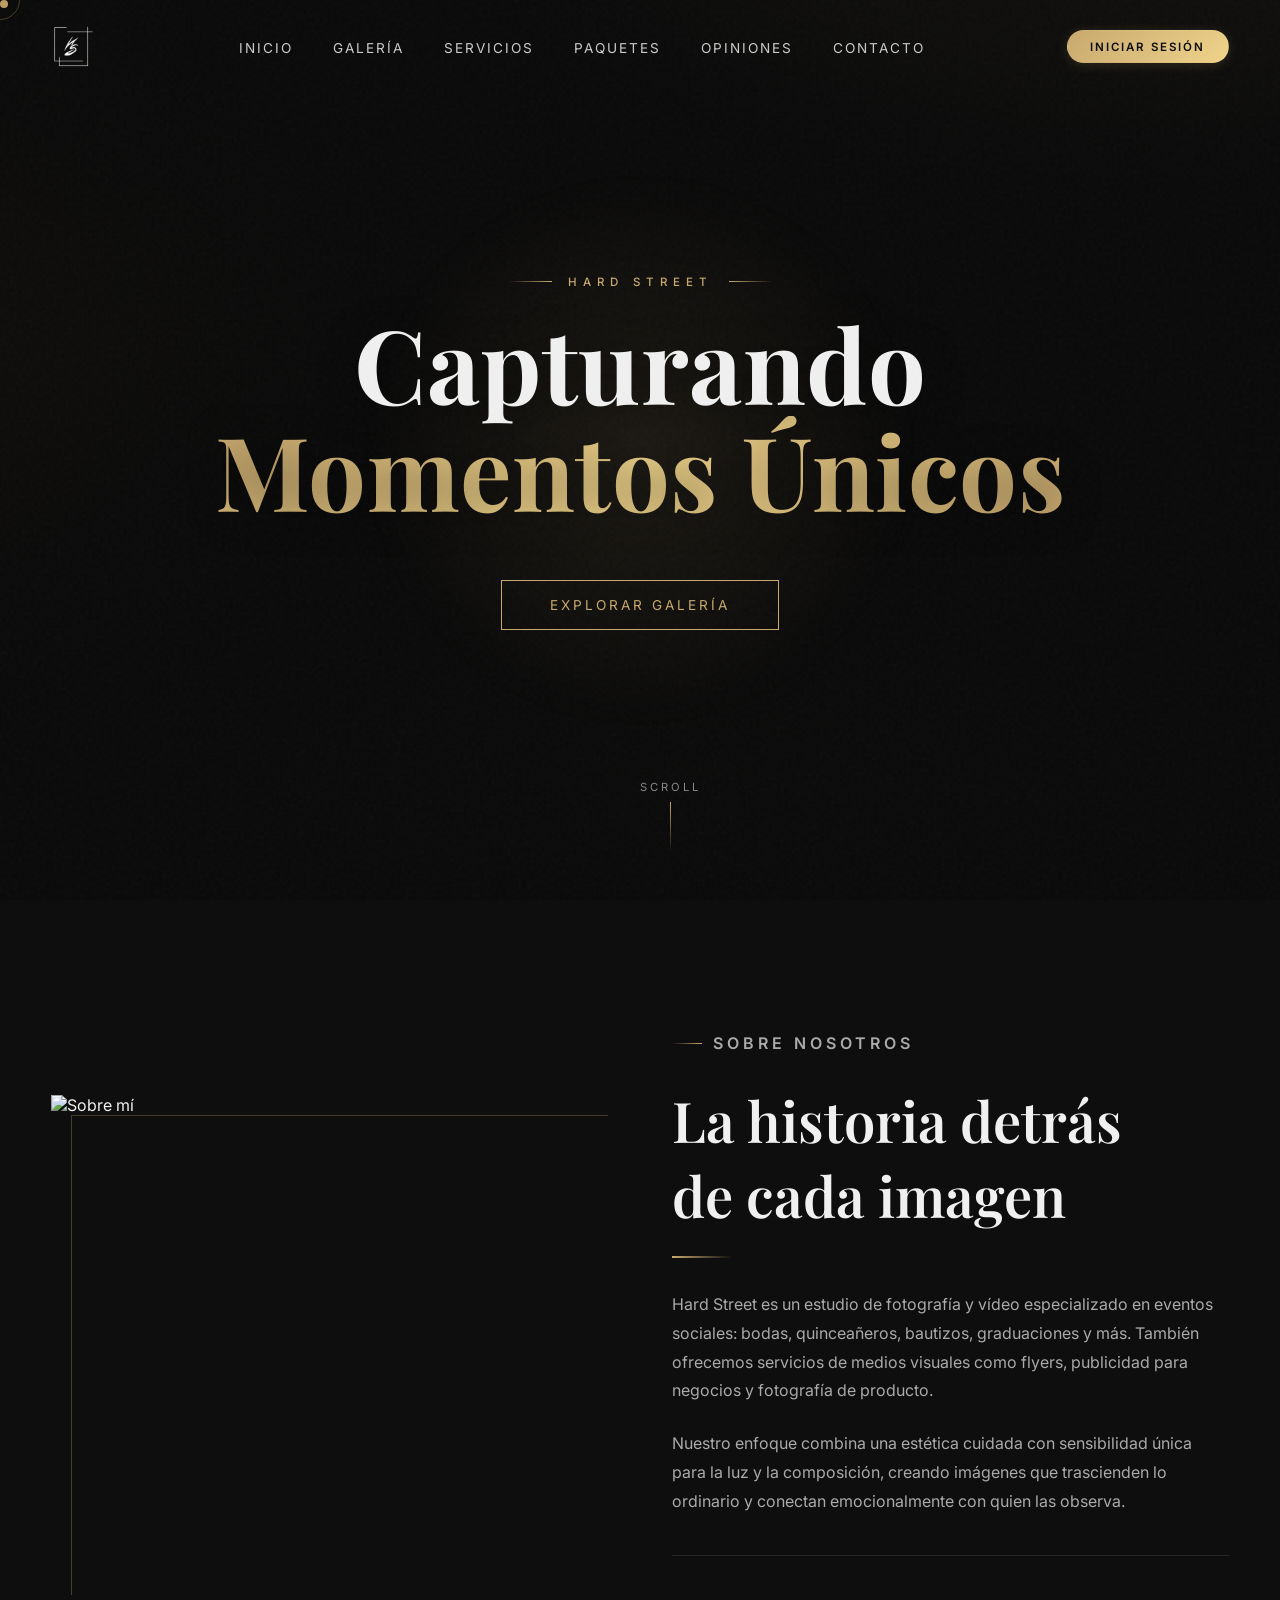
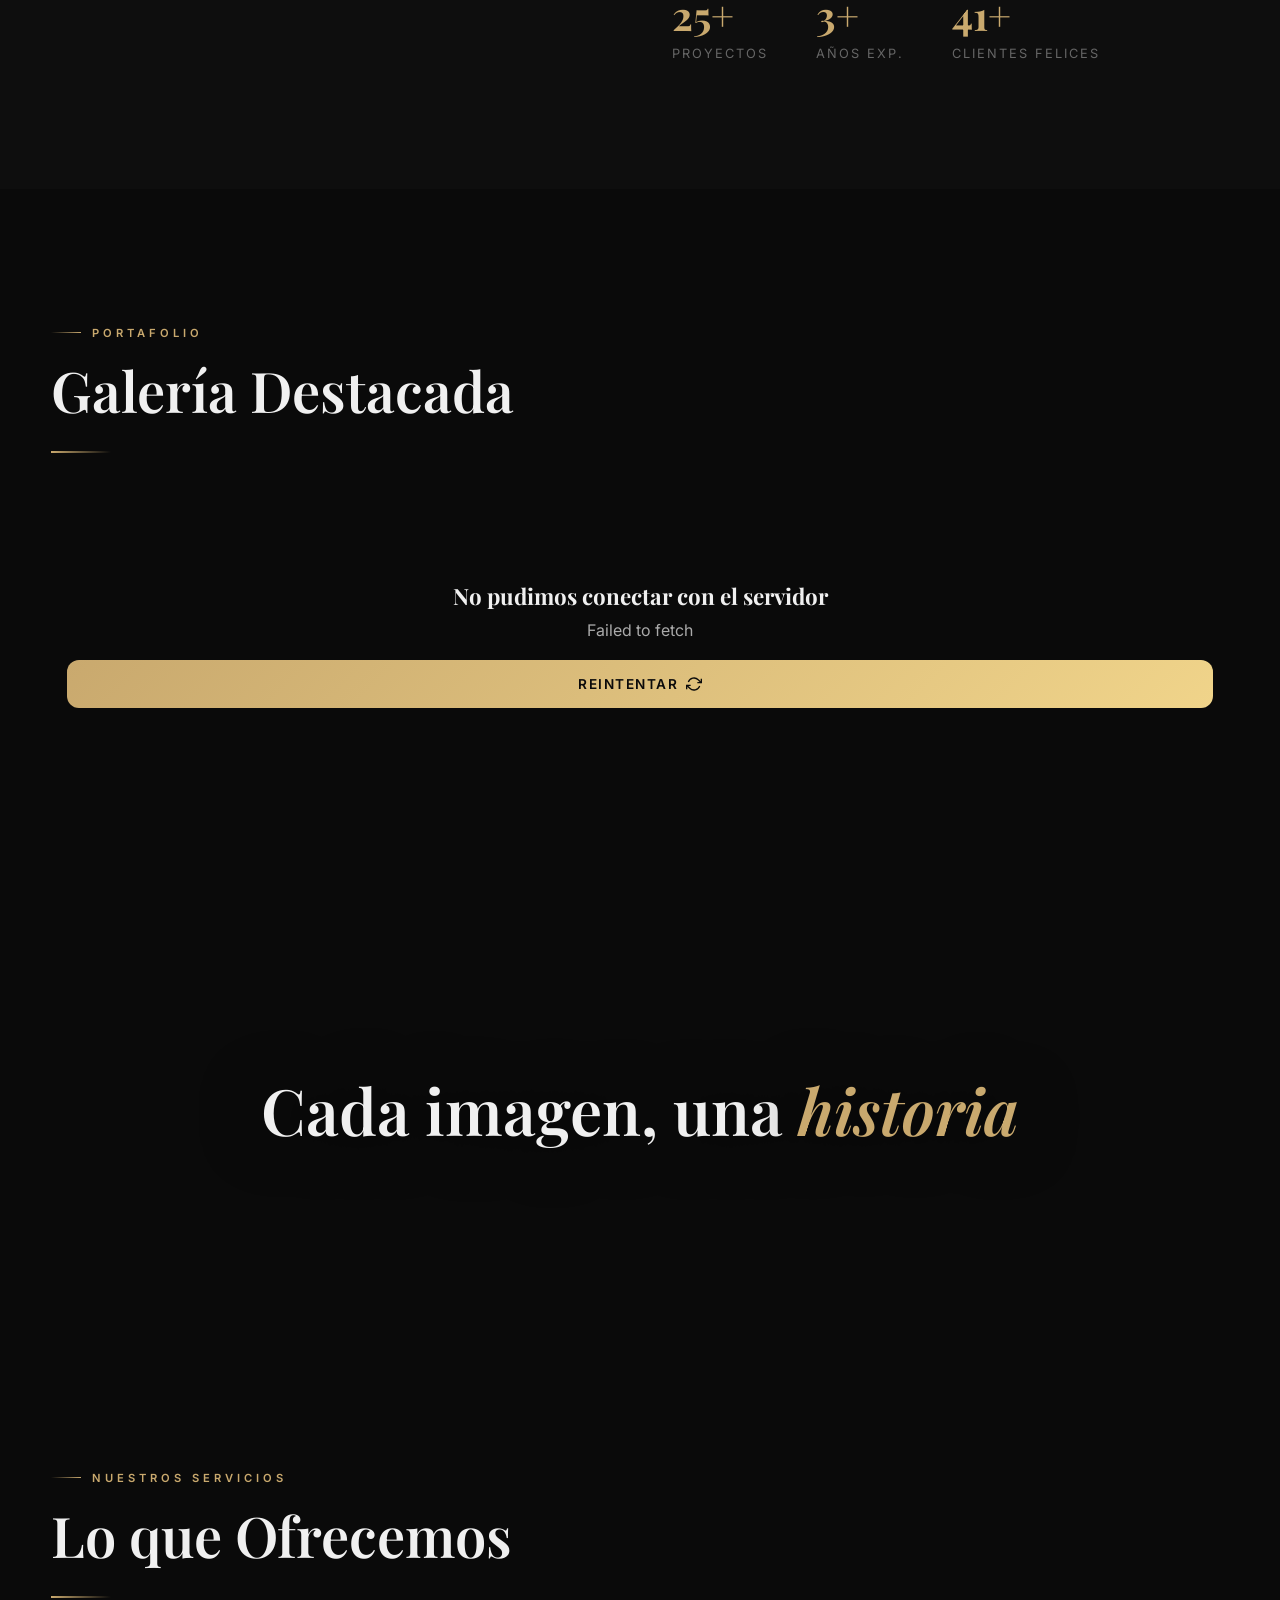
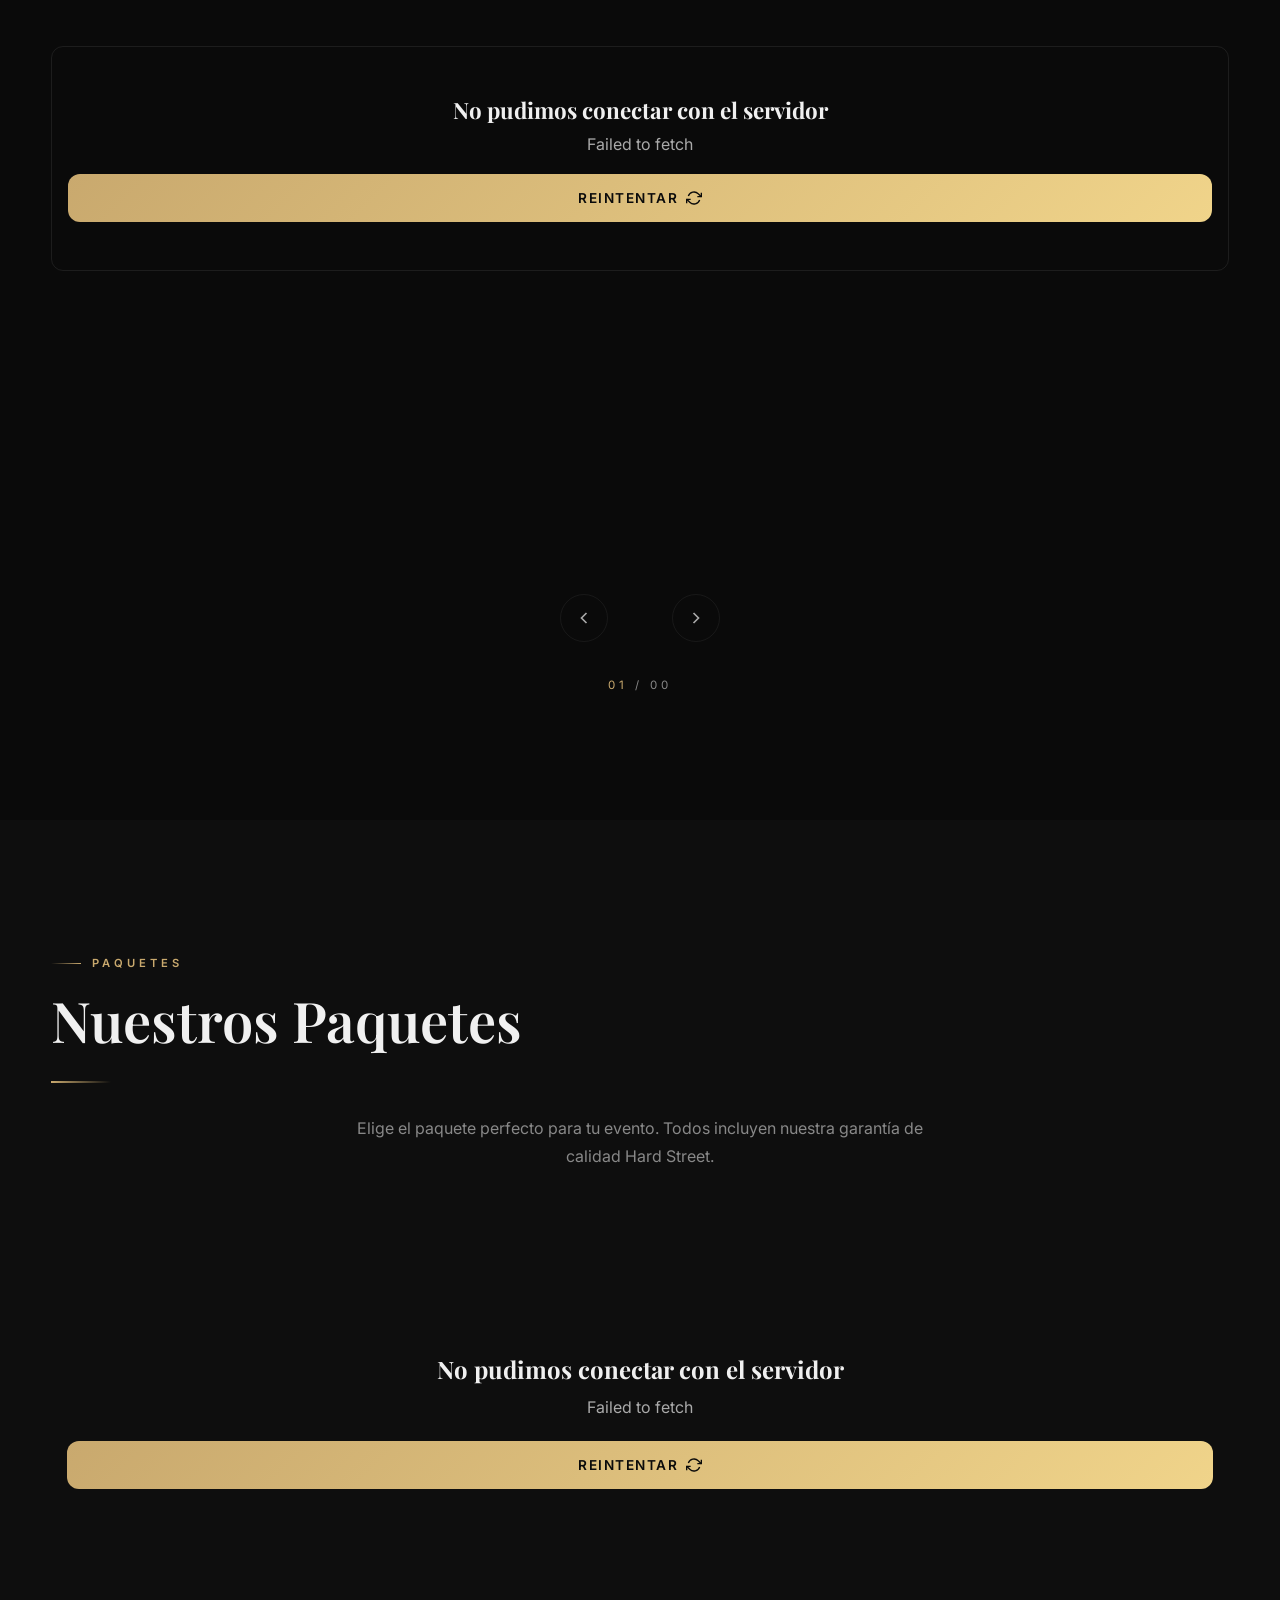
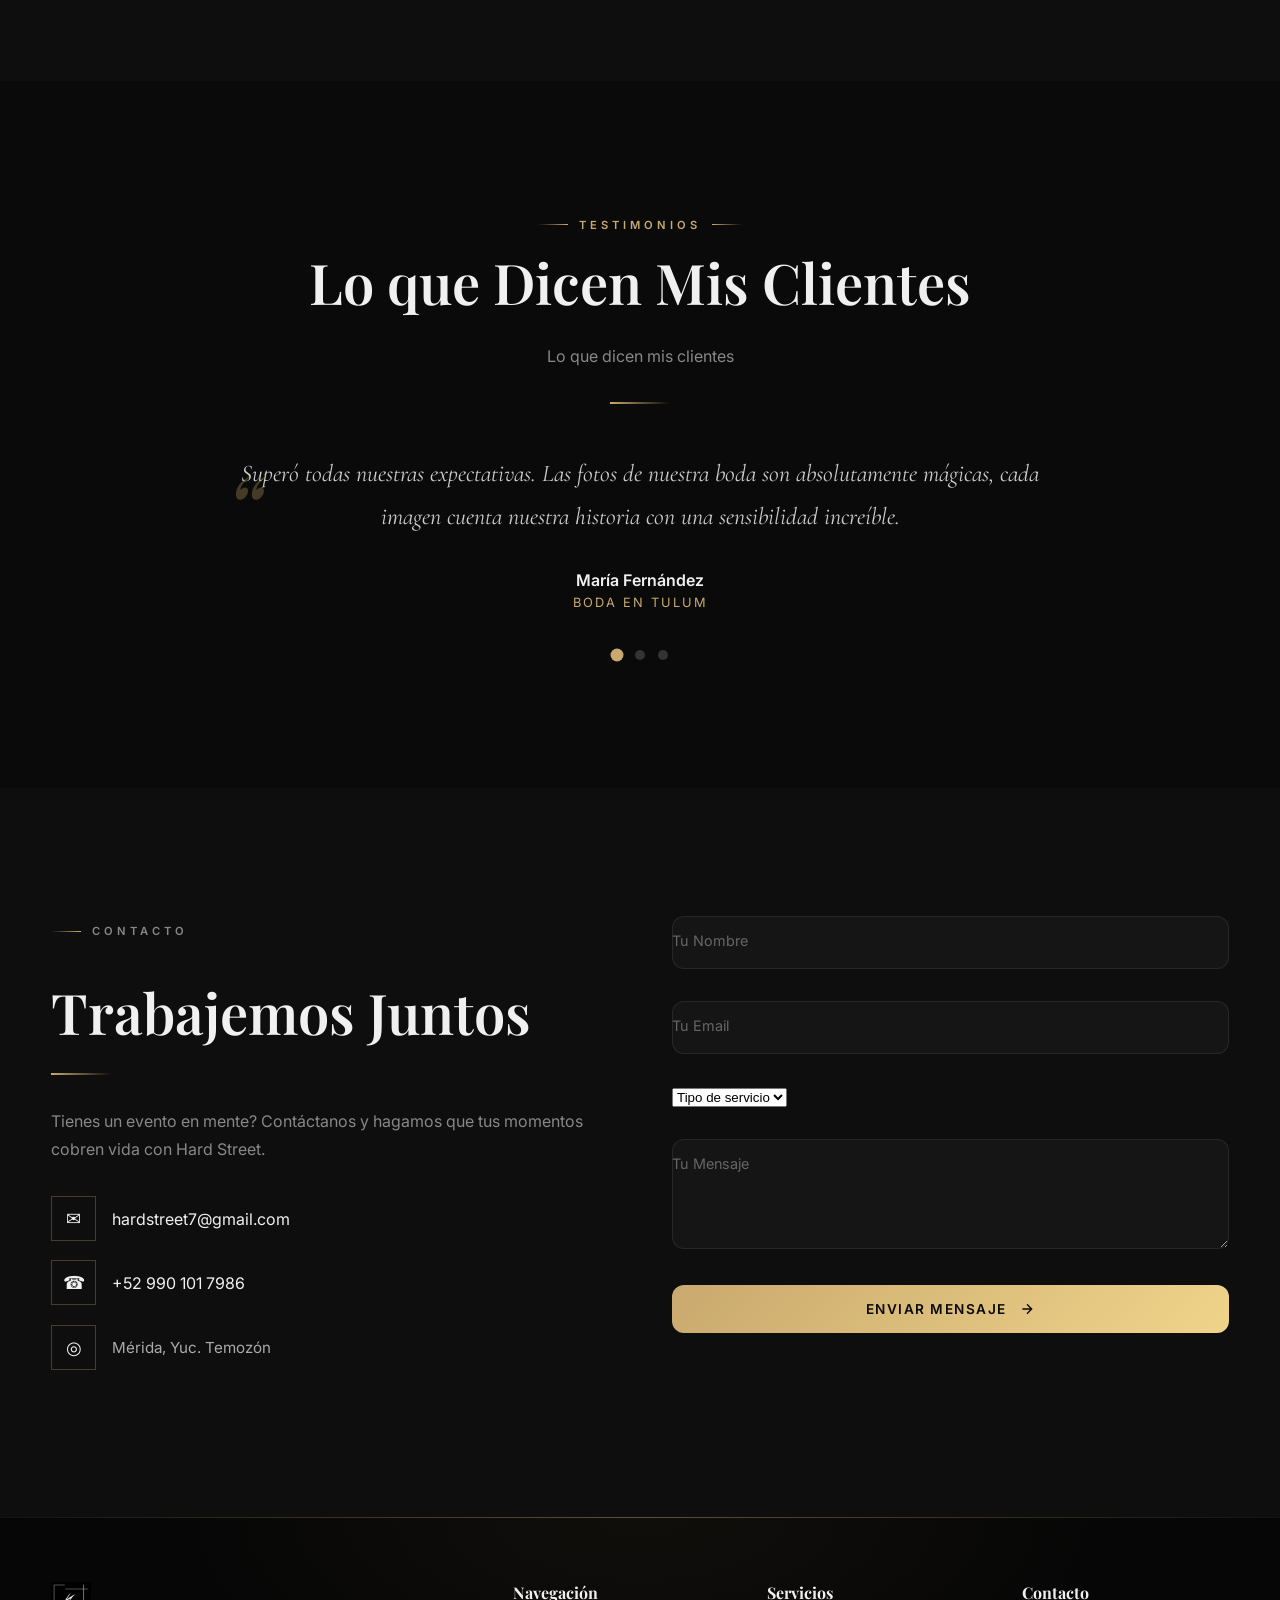
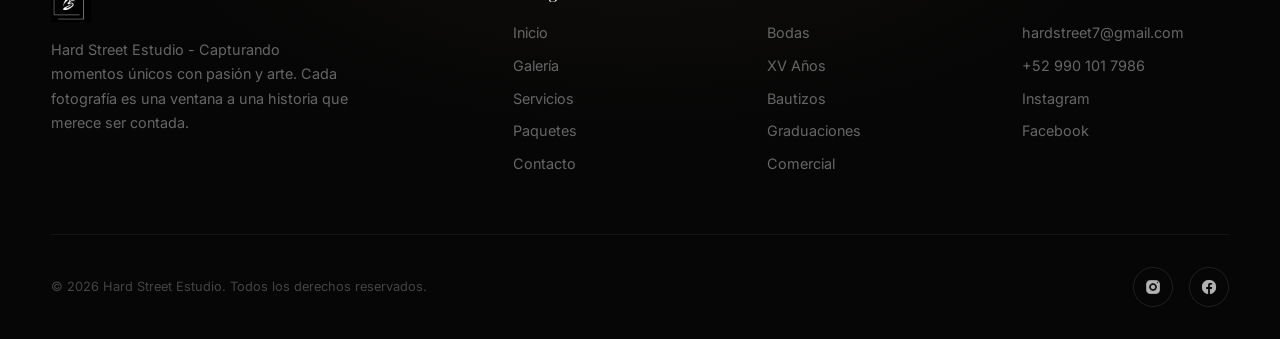
==== commit 01414a89: "v9.5b" ====
--- a/index.html
+++ b/index.html
@@ -10,7 +10,7 @@
   <link rel="apple-touch-icon" href="./images/hs_icon.png" />
   <link href="https://fonts.googleapis.com/css2?family=Playfair+Display:wght@400;600;700&family=Inter:wght@300;400;500;600&family=Cormorant+Garamond:ital,wght@0,400;0,600;1,400&display=swap" rel="stylesheet" />
   <link href="https://fonts.googleapis.com/css2?family=Material+Symbols+Outlined:opsz,wght,FILL,GRAD@20..48,100..700,0..1,-50..200&display=swap" rel="stylesheet" />
-  <link rel="stylesheet" href="index.css?v=5" />
+  <link rel="stylesheet" href="index.css?v=6" />
 </head>
 <body>
 
@@ -329,10 +329,10 @@
   </div>
 
   <script src="gallery/assets/config.js?v=5"></script>
-  <script src="gallery/assets/site.js?v=7"></script>
+  <script src="gallery/assets/site.js?v=8"></script>
   <script src="gallery/assets/models.js?v=8"></script>
   <script src="gallery/assets/api.js?v=6"></script>
   <script src="gallery/assets/renderers.js?v=7"></script>
-  <script src="index.js?v=11"></script>
+  <script src="index.js?v=12"></script>
 </body>
 </html>
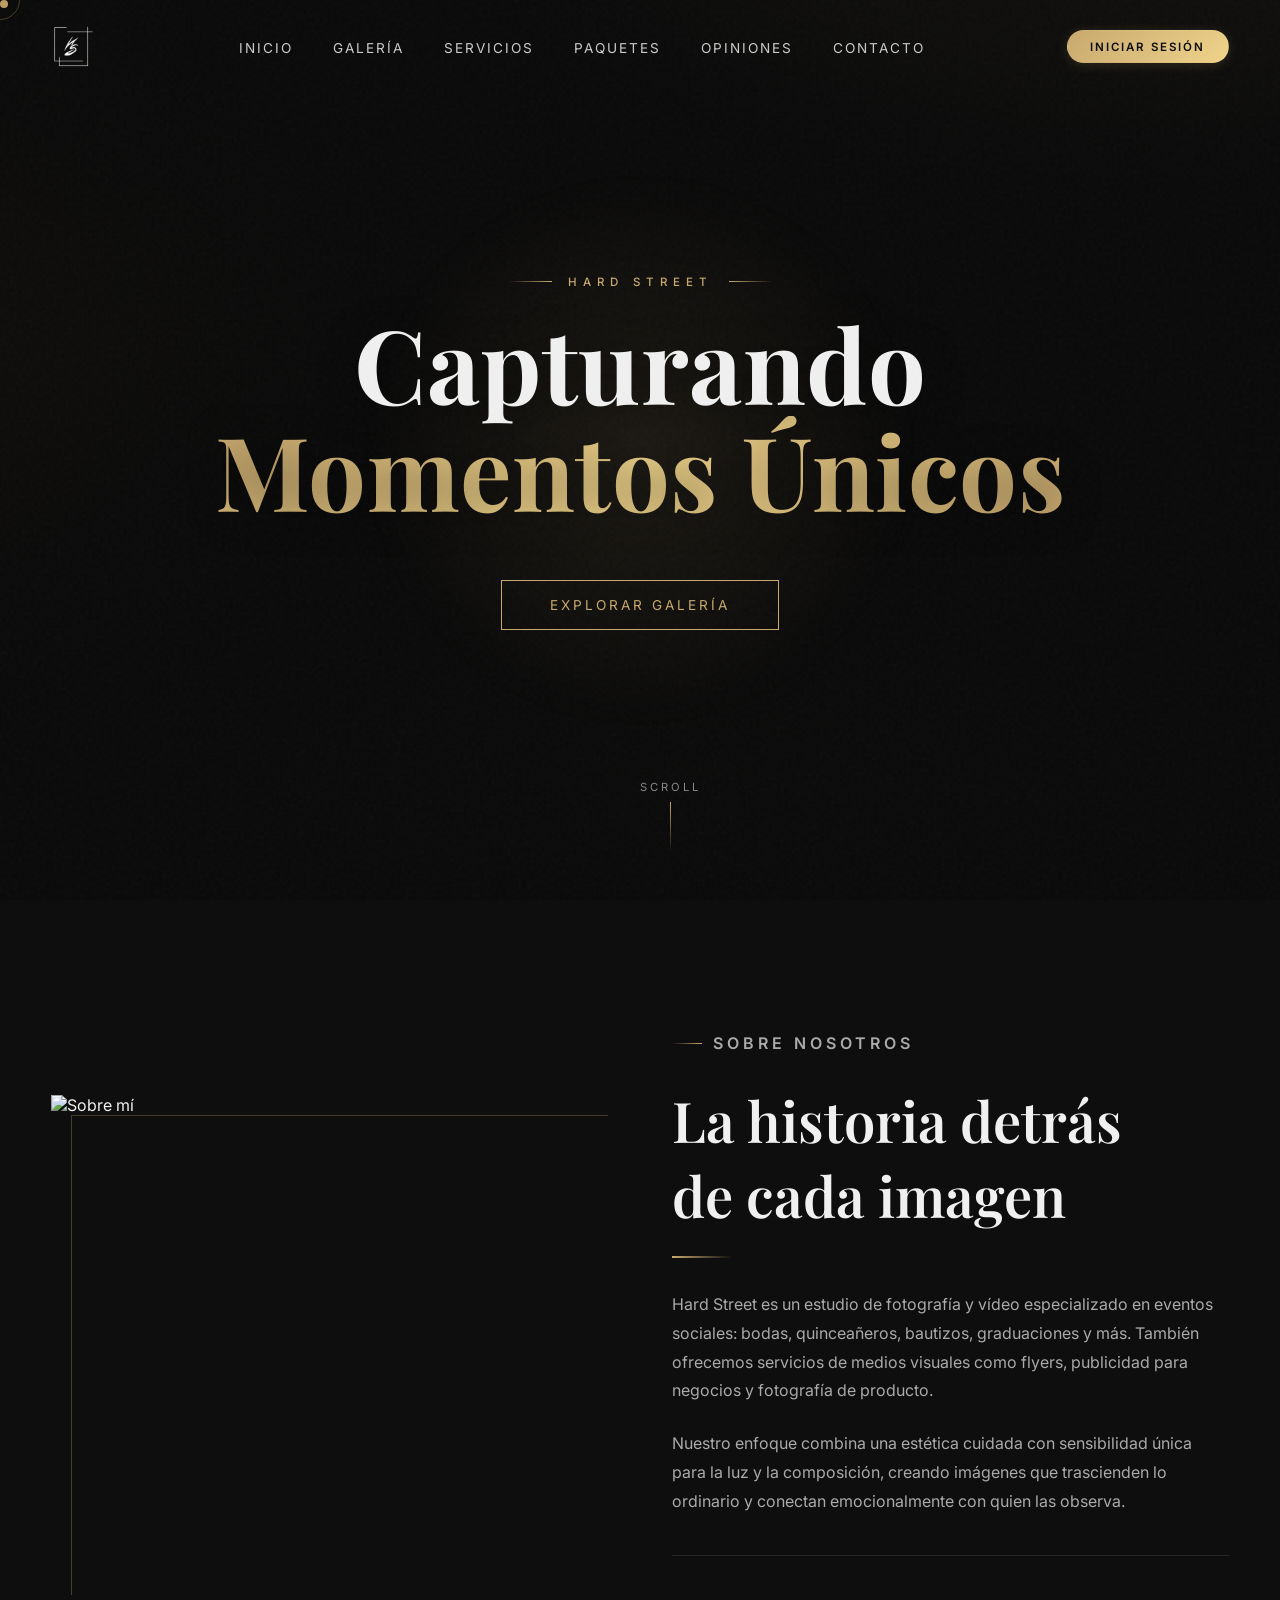
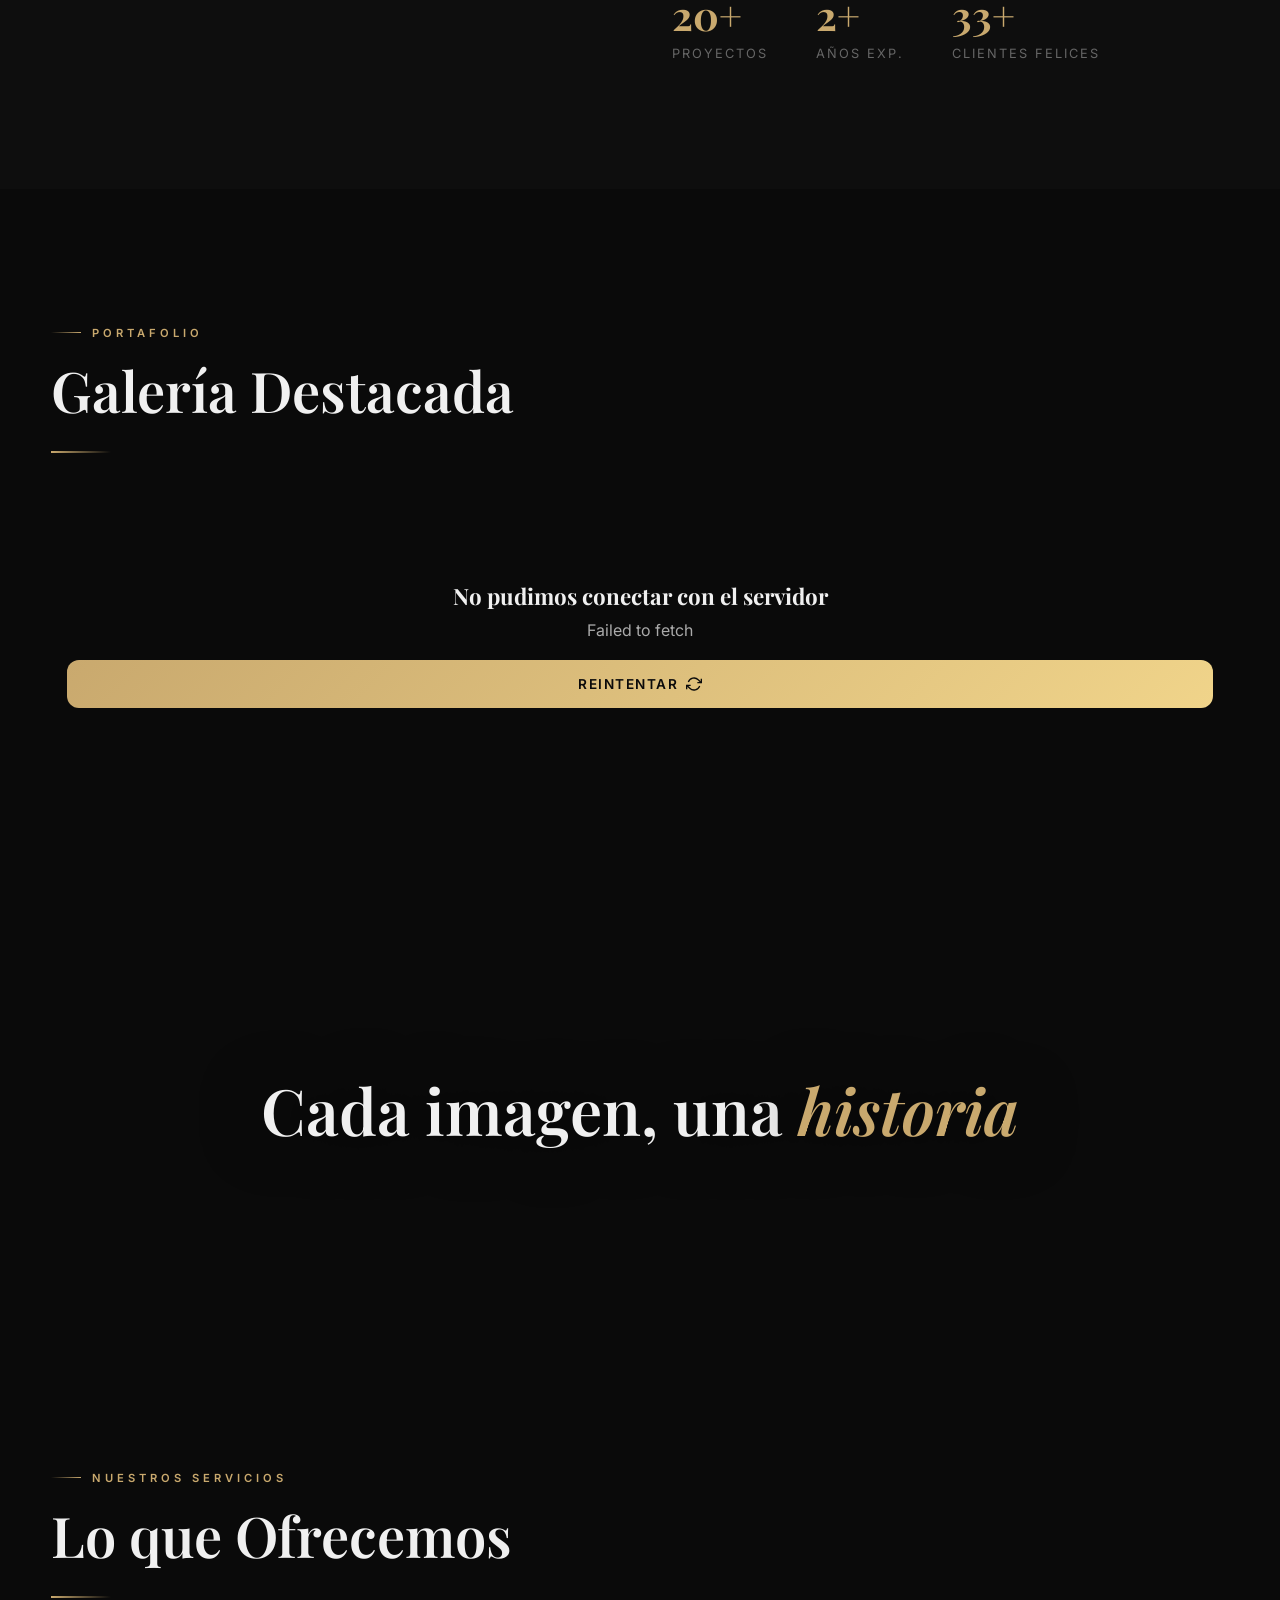
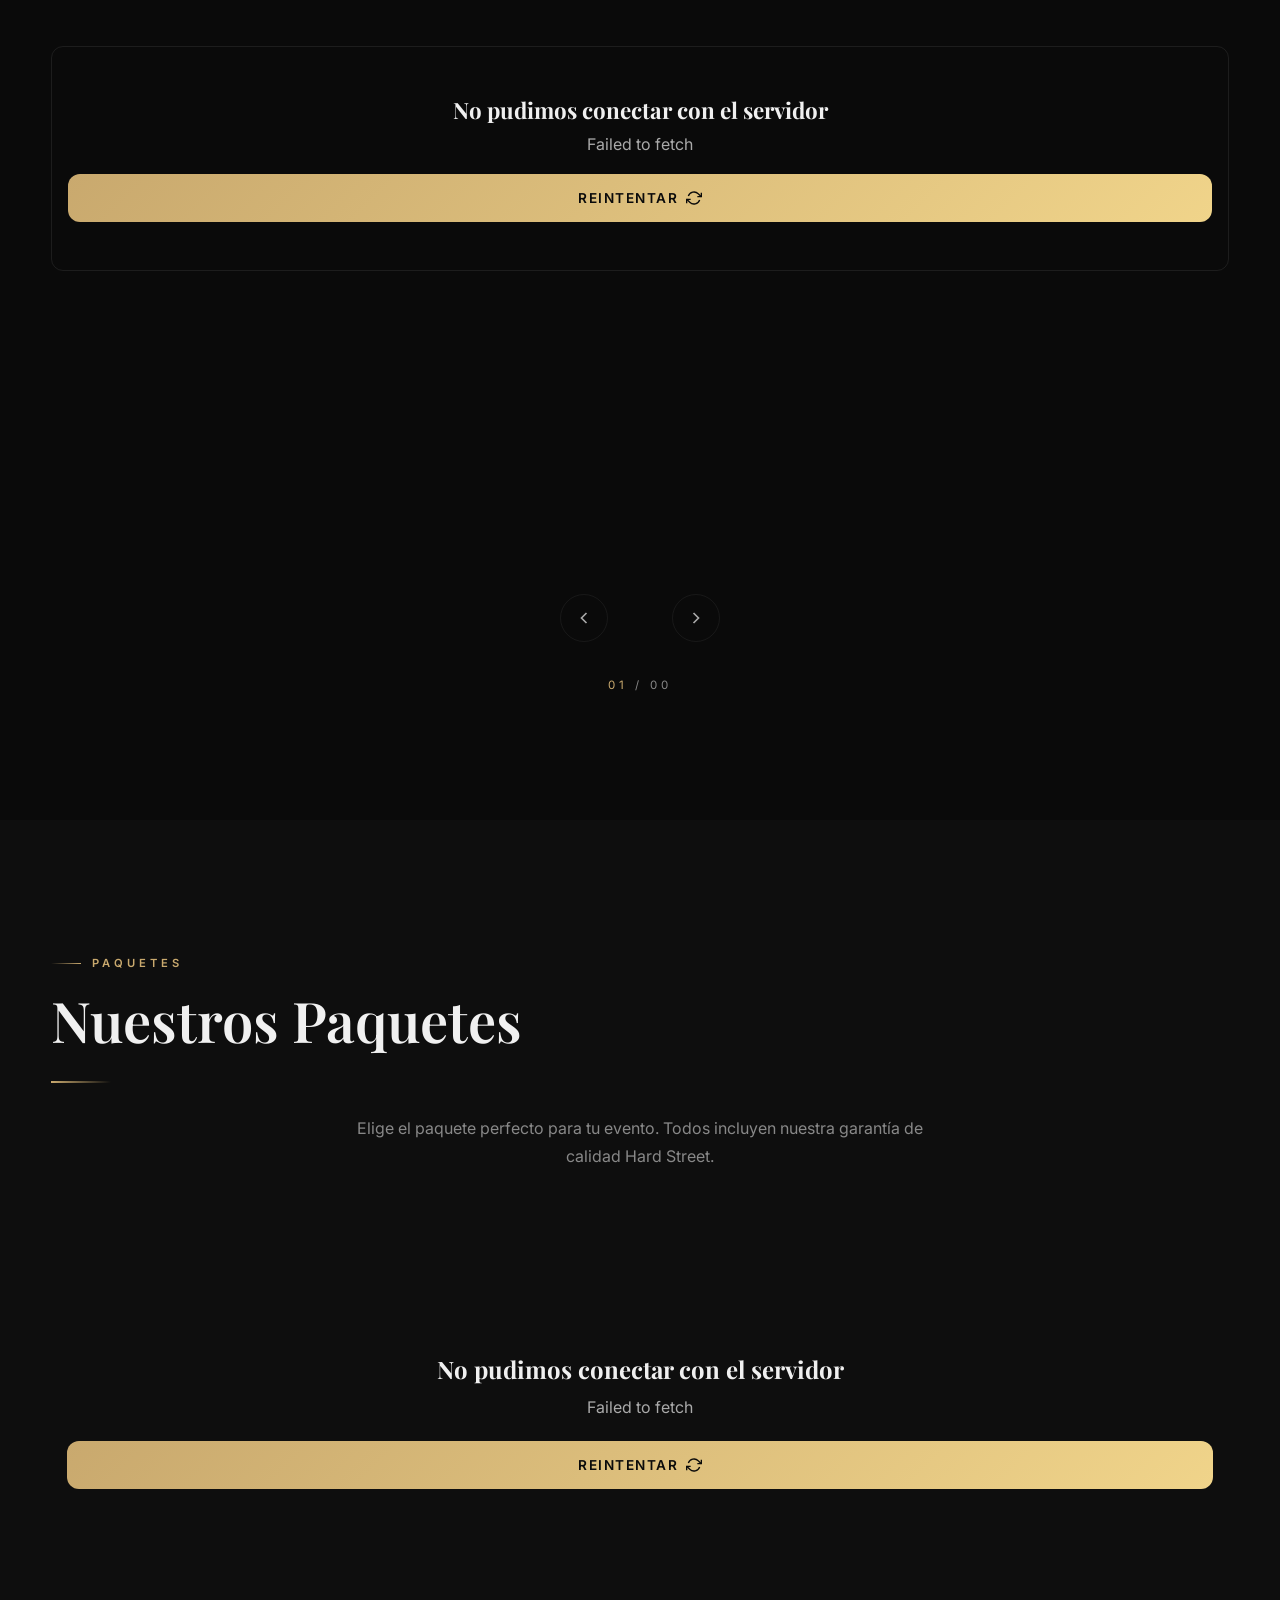
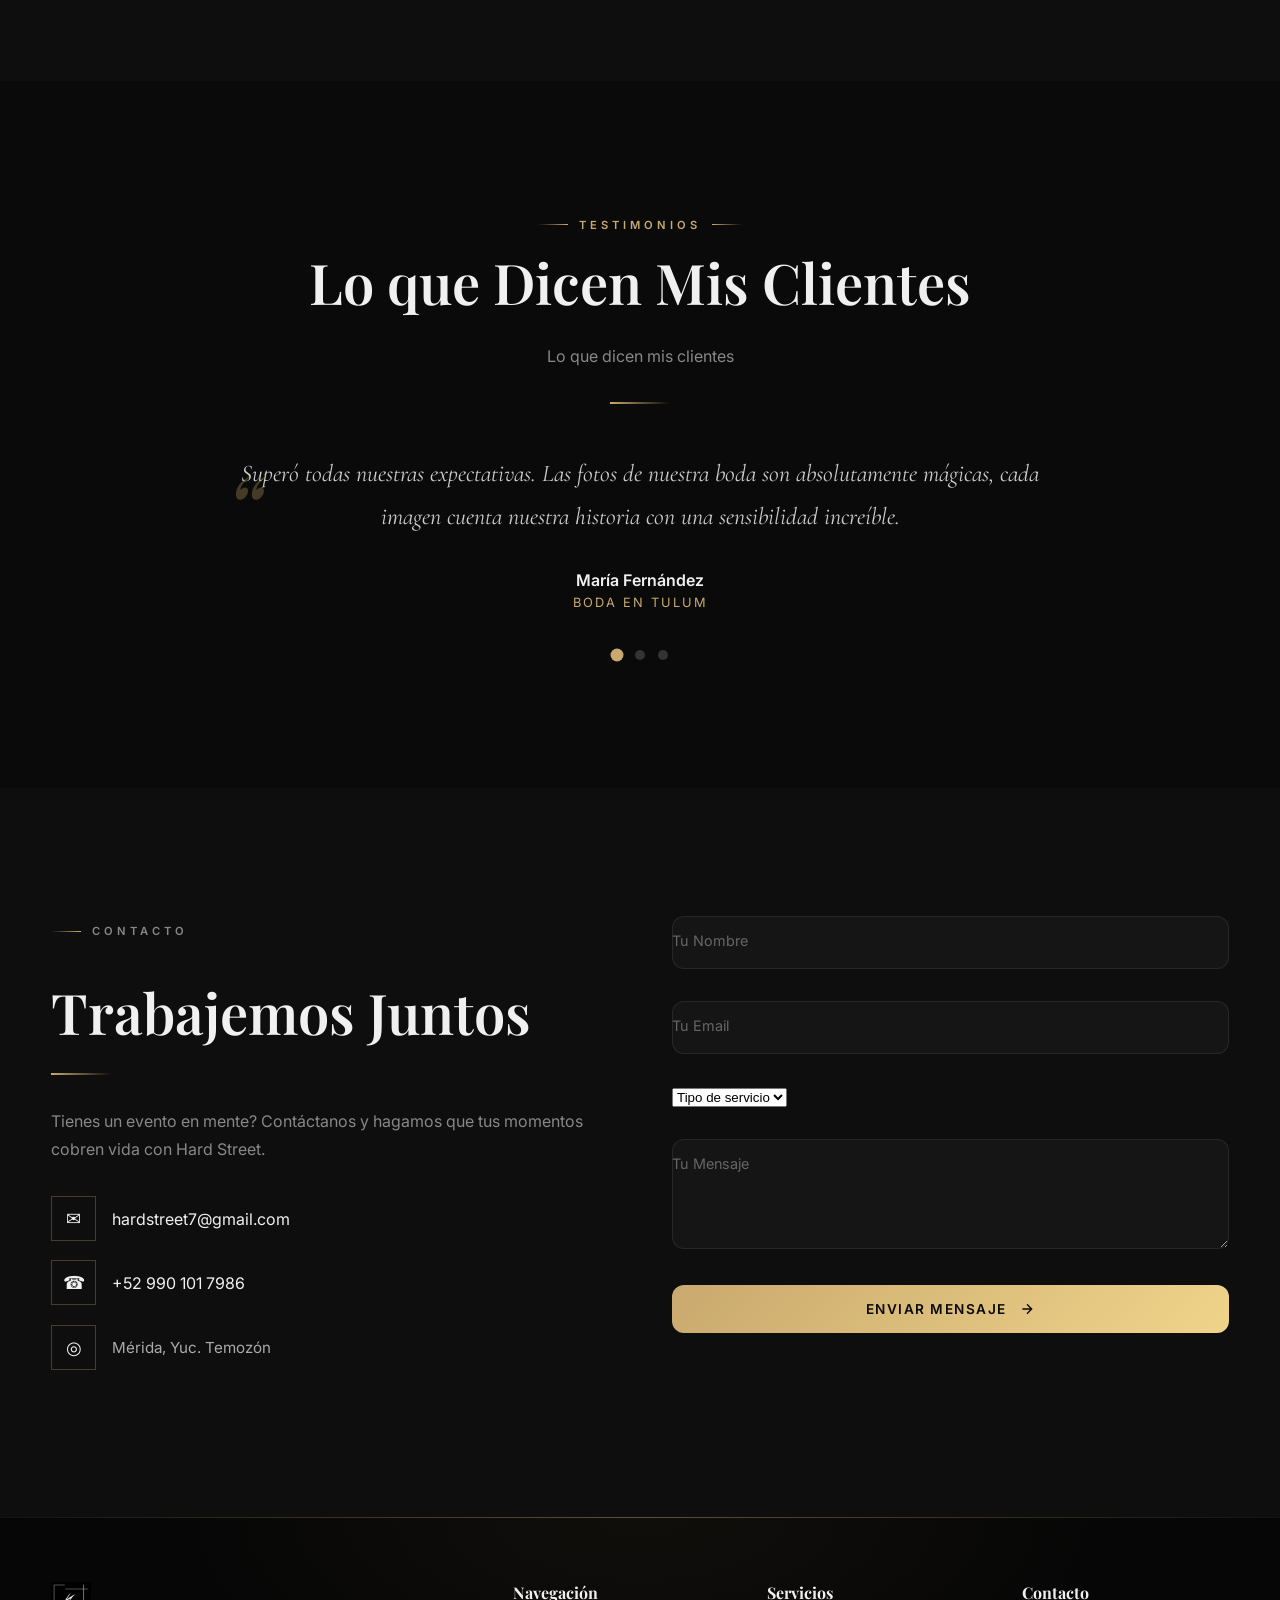
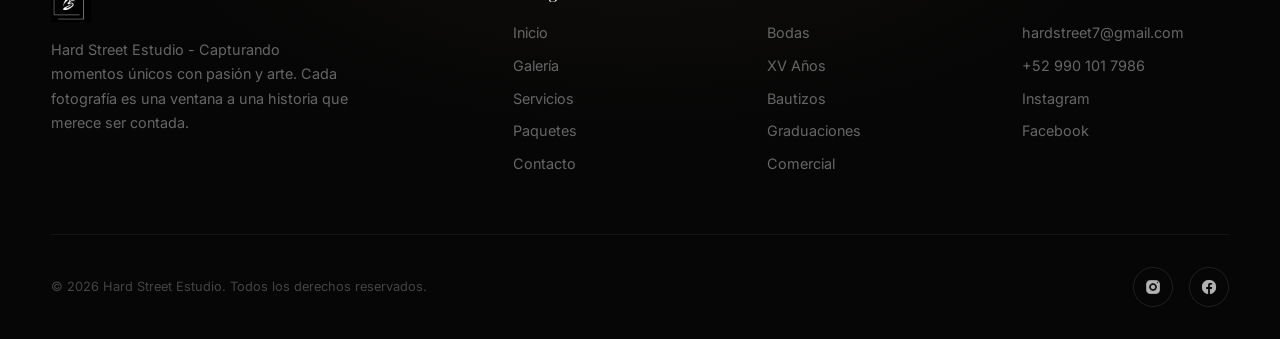
==== commit 2885caeb: "v9.8a" ====
--- a/index.html
+++ b/index.html
@@ -197,6 +197,10 @@
     </div>
   </section>
 
+  <!-- Secciones libres: plantilla OCULTA que el panel clona cuando se agrega
+       una "Sección libre" (su HTML propio se inyecta en la copia). -->
+  <section class="section" data-hs-section="custom" style="display:none"></section>
+
   <!-- Contact -->
   <section class="section contact" id="contact" data-hs-section="contact">
     <div class="contact-grid">
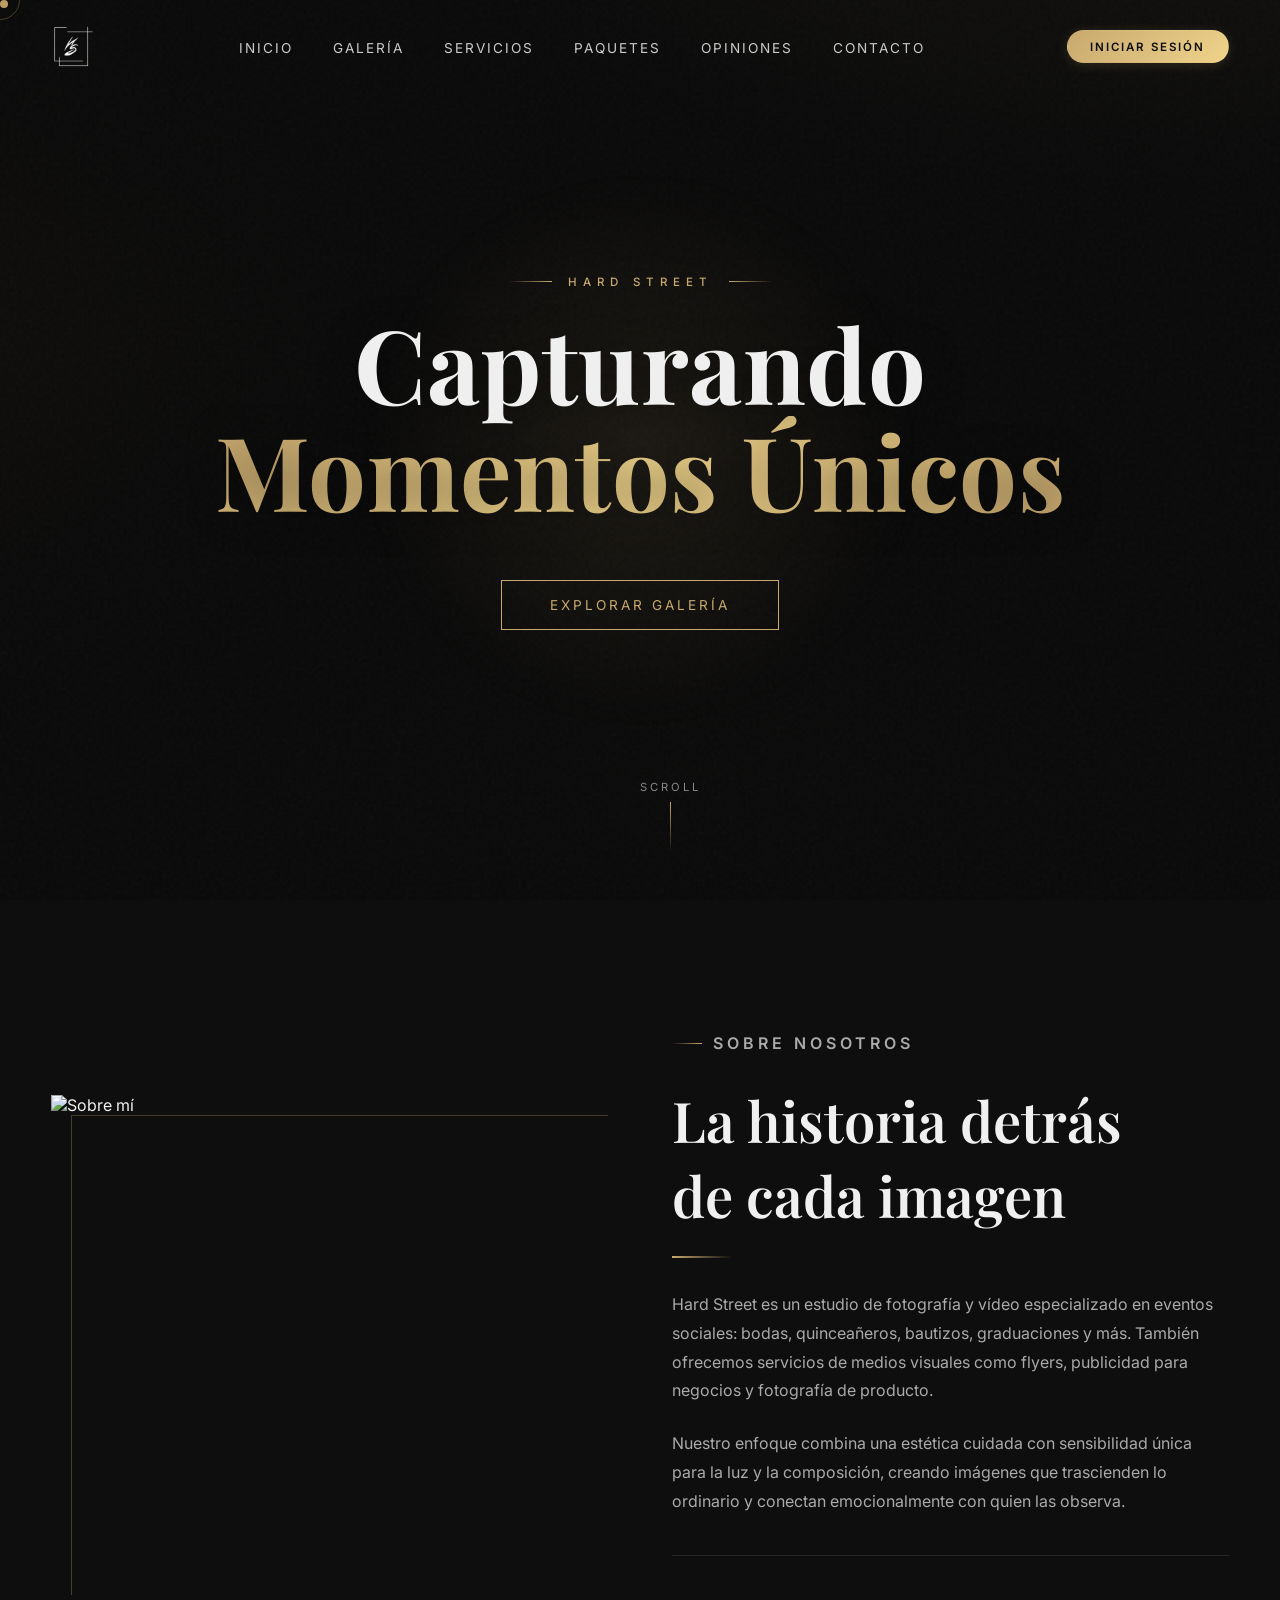
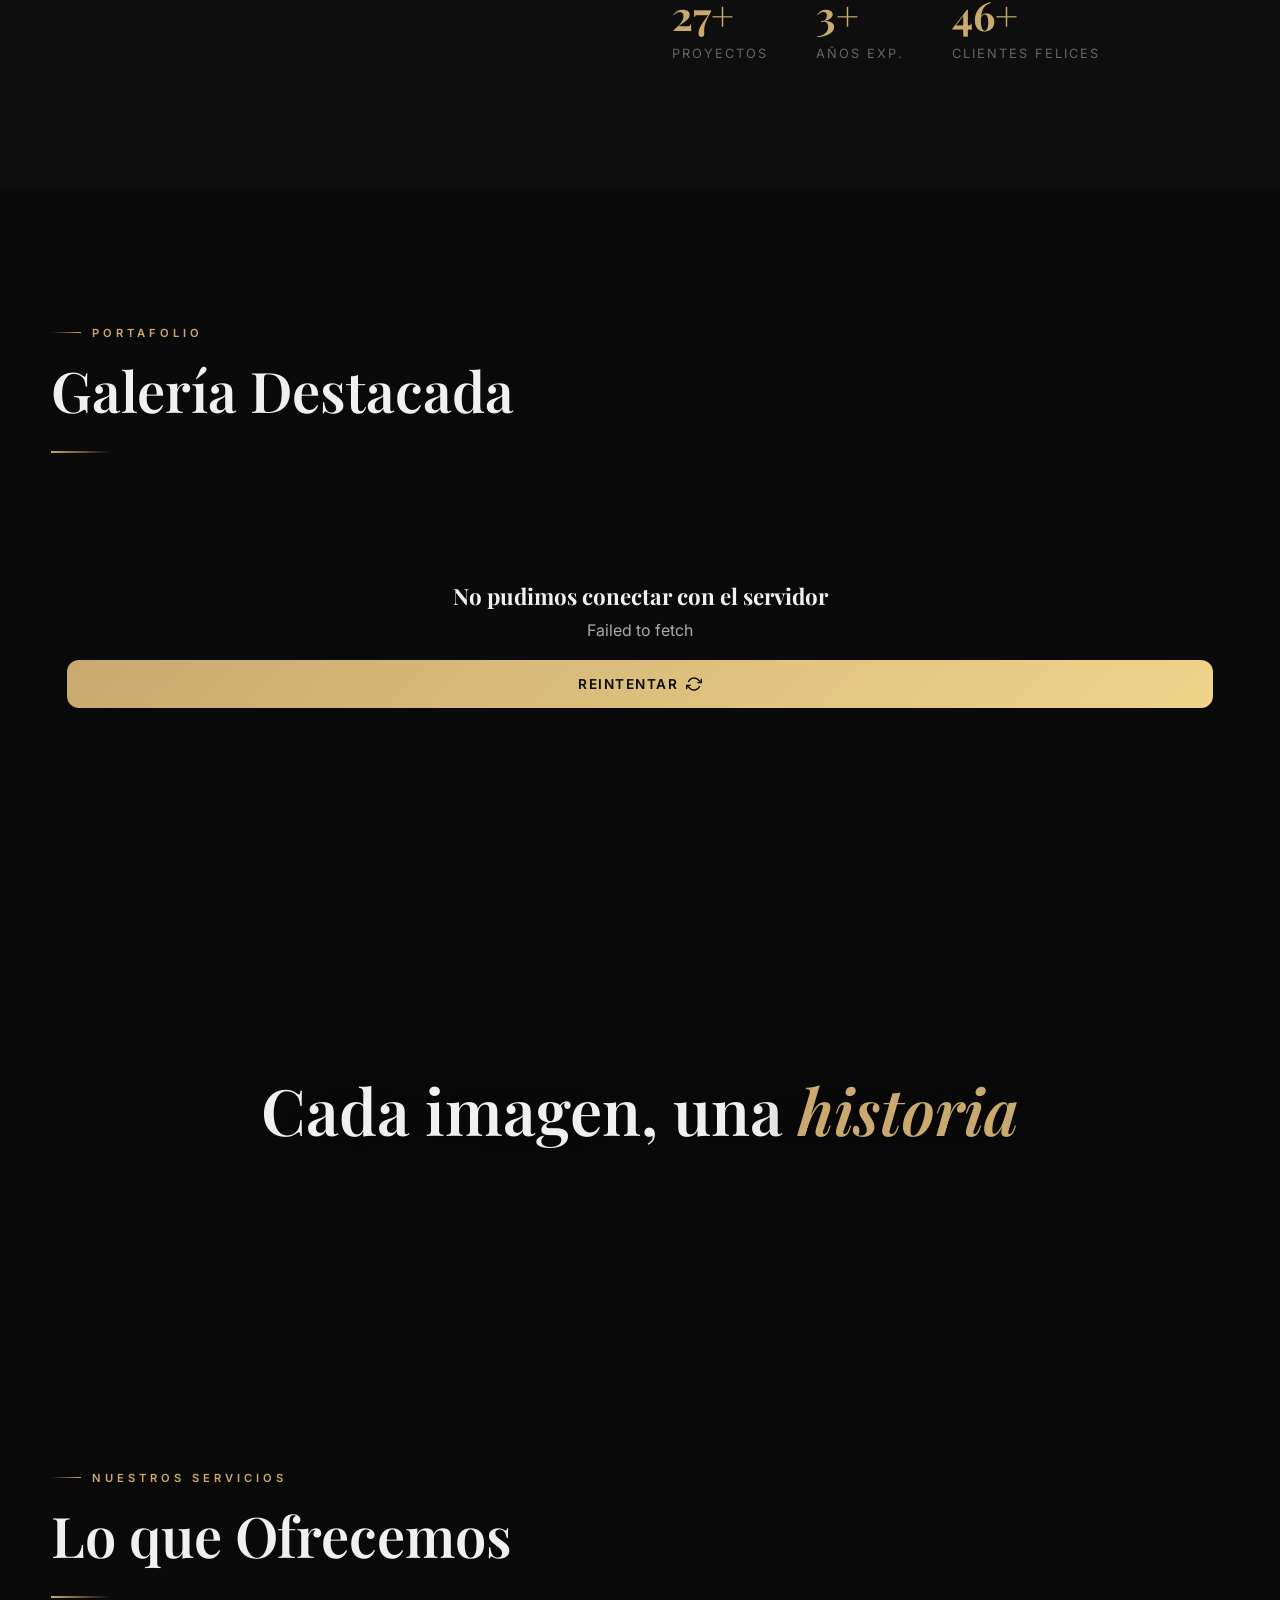
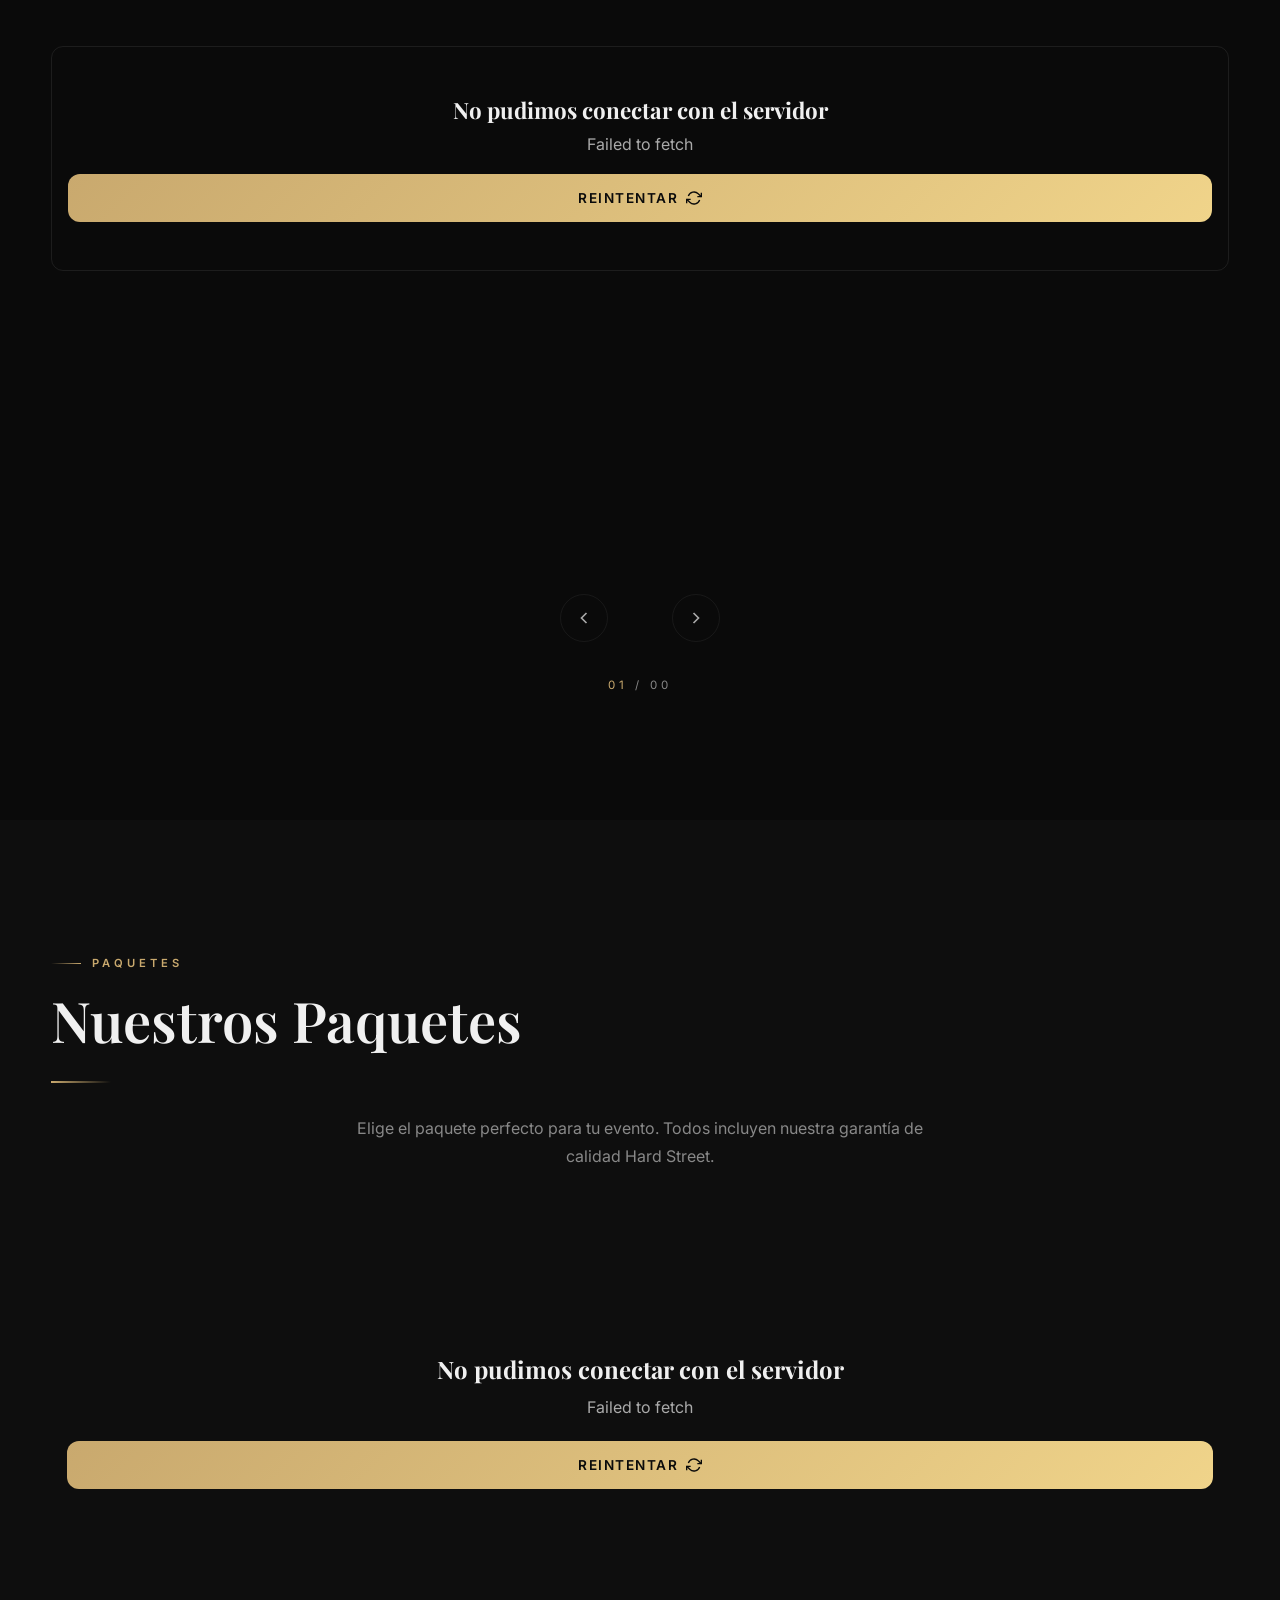
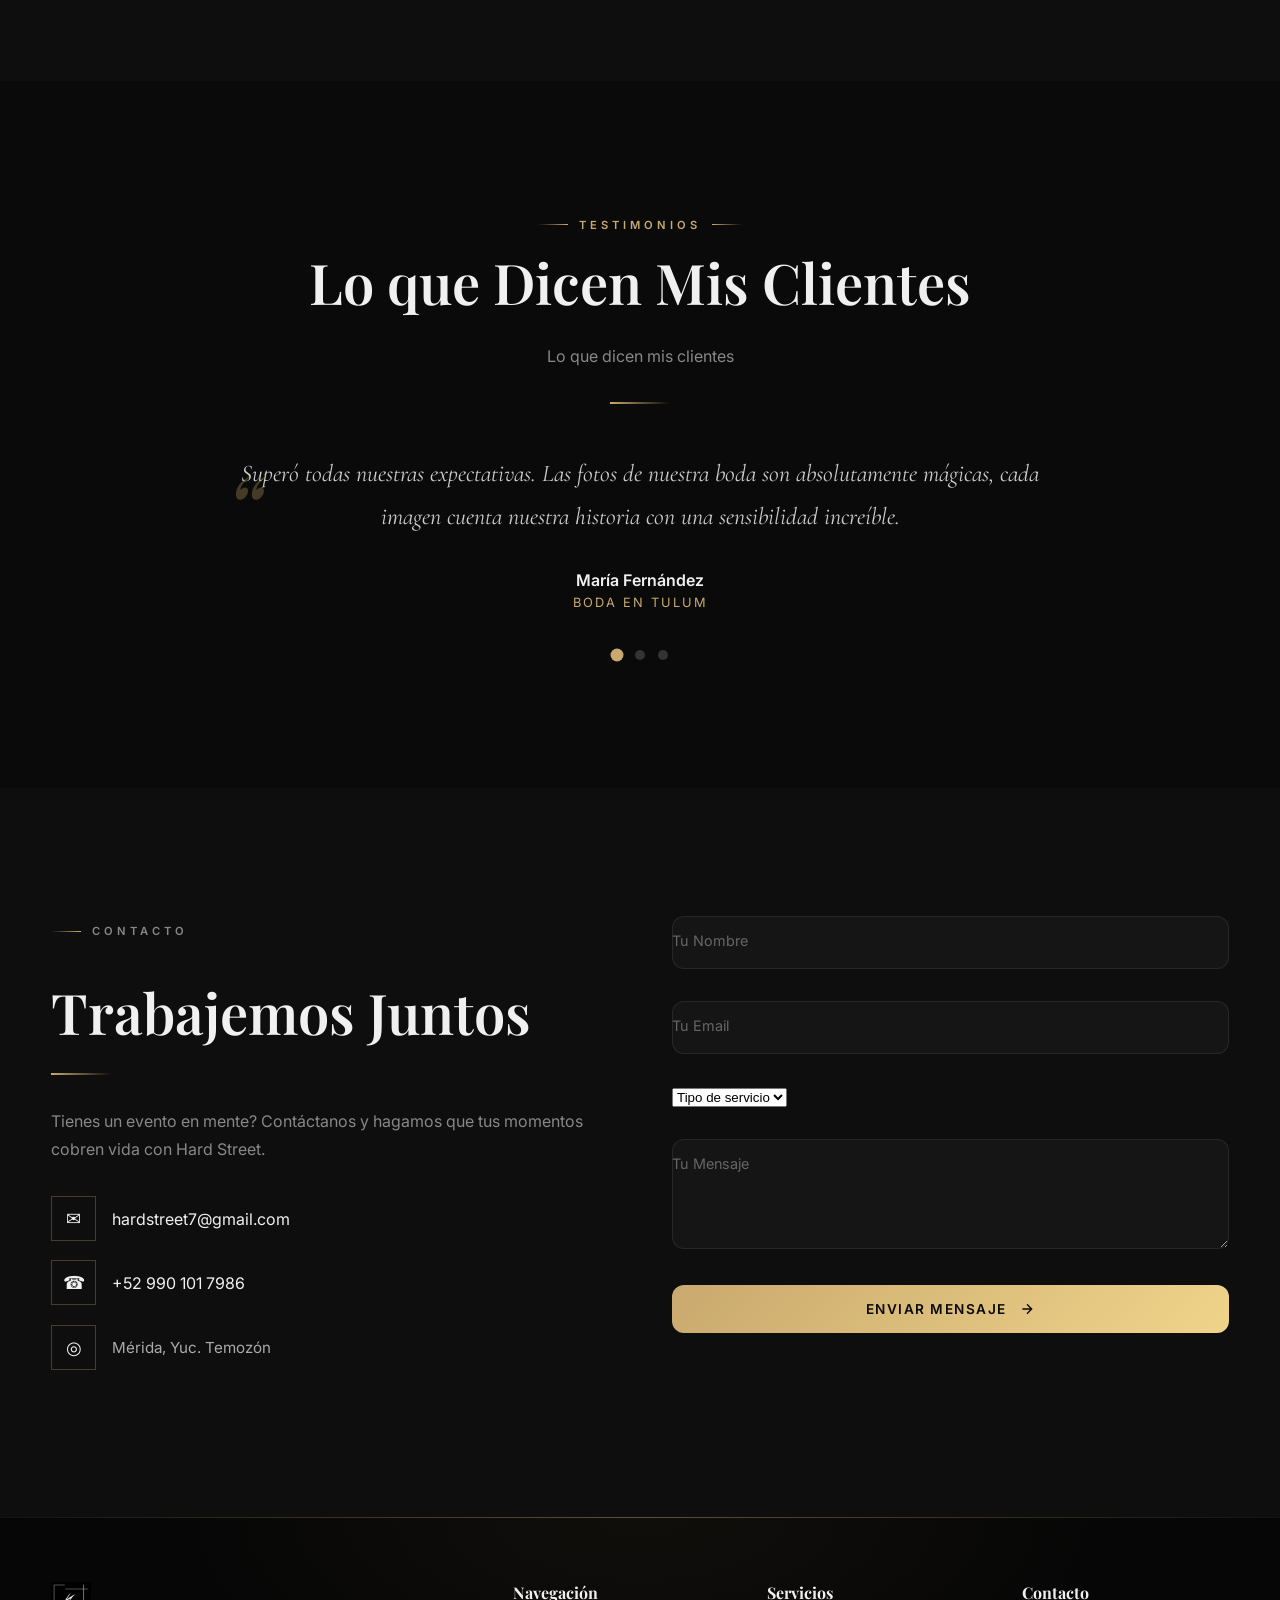
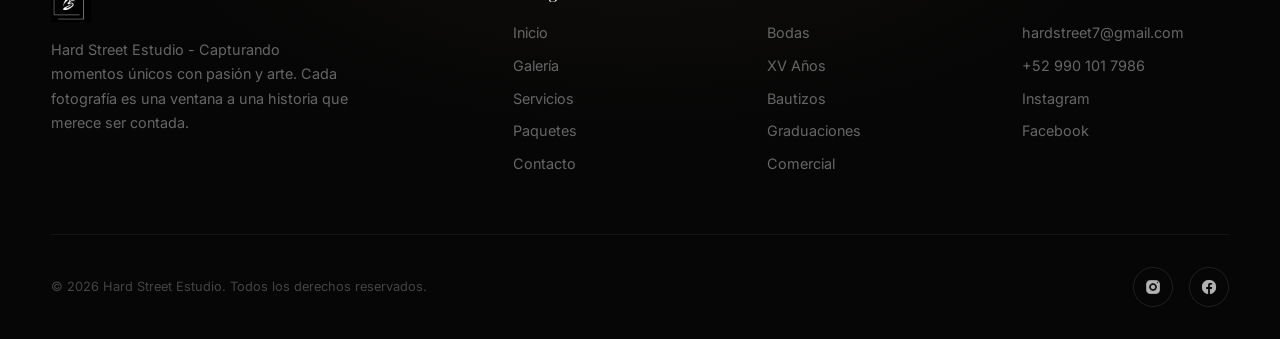
==== commit 4d478a3e: "v11.1a" ====
--- a/index.html
+++ b/index.html
@@ -11,6 +11,36 @@
   <link href="https://fonts.googleapis.com/css2?family=Playfair+Display:wght@400;600;700&family=Inter:wght@300;400;500;600&family=Cormorant+Garamond:ital,wght@0,400;0,600;1,400&display=swap" rel="stylesheet" />
   <link href="https://fonts.googleapis.com/css2?family=Material+Symbols+Outlined:opsz,wght,FILL,GRAD@20..48,100..700,0..1,-50..200&display=swap" rel="stylesheet" />
   <link rel="stylesheet" href="index.css?v=6" />
+  <script>
+    // ================================================================
+    // ?invitation=CODIGO -> la web es el visor de ESA invitación
+    // ================================================================
+    // La liga que comparte el panel es la del sitio con el código:
+    //   https://<sitio>/?invitation=abc123
+    // Si Vercel aplica el rewrite de vercel.json, la invitación llega
+    // directamente y este bloque no se ejecuta. Cuando el rewrite no está
+    // activo (sitio estático, local o un despliegue viejo) se oculta la
+    // landing y se muestra la invitación a pantalla completa en un iframe
+    // (el HTML es un documento completo). El API va absoluto para que la
+    // liga funcione aunque el sitio no comparta dominio con el backend.
+    (function () {
+      var code = new URLSearchParams(location.search).get('invitation');
+      if (!code) return;
+      document.documentElement.classList.add('hs-invitation');
+      document.addEventListener('DOMContentLoaded', function () {
+        // config.js define la URL real; el valor absoluto es el respaldo
+        // para que nunca se pida /api/... al dominio del sitio estático.
+        var base = (window.HARDSTREET_API_URL || 'https://apihardstreet.vercel.app')
+          .replace(/\/+$/, '');
+        var frame = document.createElement('iframe');
+        frame.id = 'hsInvitationFrame';
+        frame.title = 'Invitación';
+        frame.setAttribute('allow', 'autoplay; fullscreen');
+        frame.src = base + '/api/invitations/public?slug=' + encodeURIComponent(code);
+        document.body.appendChild(frame);
+      });
+    })();
+  </script>
 </head>
 <body>
 
--- a/index.css
+++ b/index.css
@@ -2187,3 +2187,18 @@
   transform: scale(1.04);
   transition: filter 0.5s ease, transform 0.5s ease;
 }
+
+
+/* ==================================================================
+   INVITACIÓN COMPARTIDA (?invitation=CODIGO)
+   ==================================================================
+   La liga del panel es la del sitio con el código (ver index.html). En
+   Vercel la ruta se reescribe al HTML de la invitación; cuando el HTML se
+   muestra dentro de la página (respaldo local), la landing se oculta y
+   solo queda el iframe. */
+html.hs-invitation body > *:not(#hsInvitationFrame) { display: none !important; }
+html.hs-invitation body { overflow: hidden; background: #0a0a0a; }
+#hsInvitationFrame {
+  position: fixed; inset: 0; width: 100%; height: 100%;
+  border: 0; background: #0a0a0a; z-index: 9999;
+}
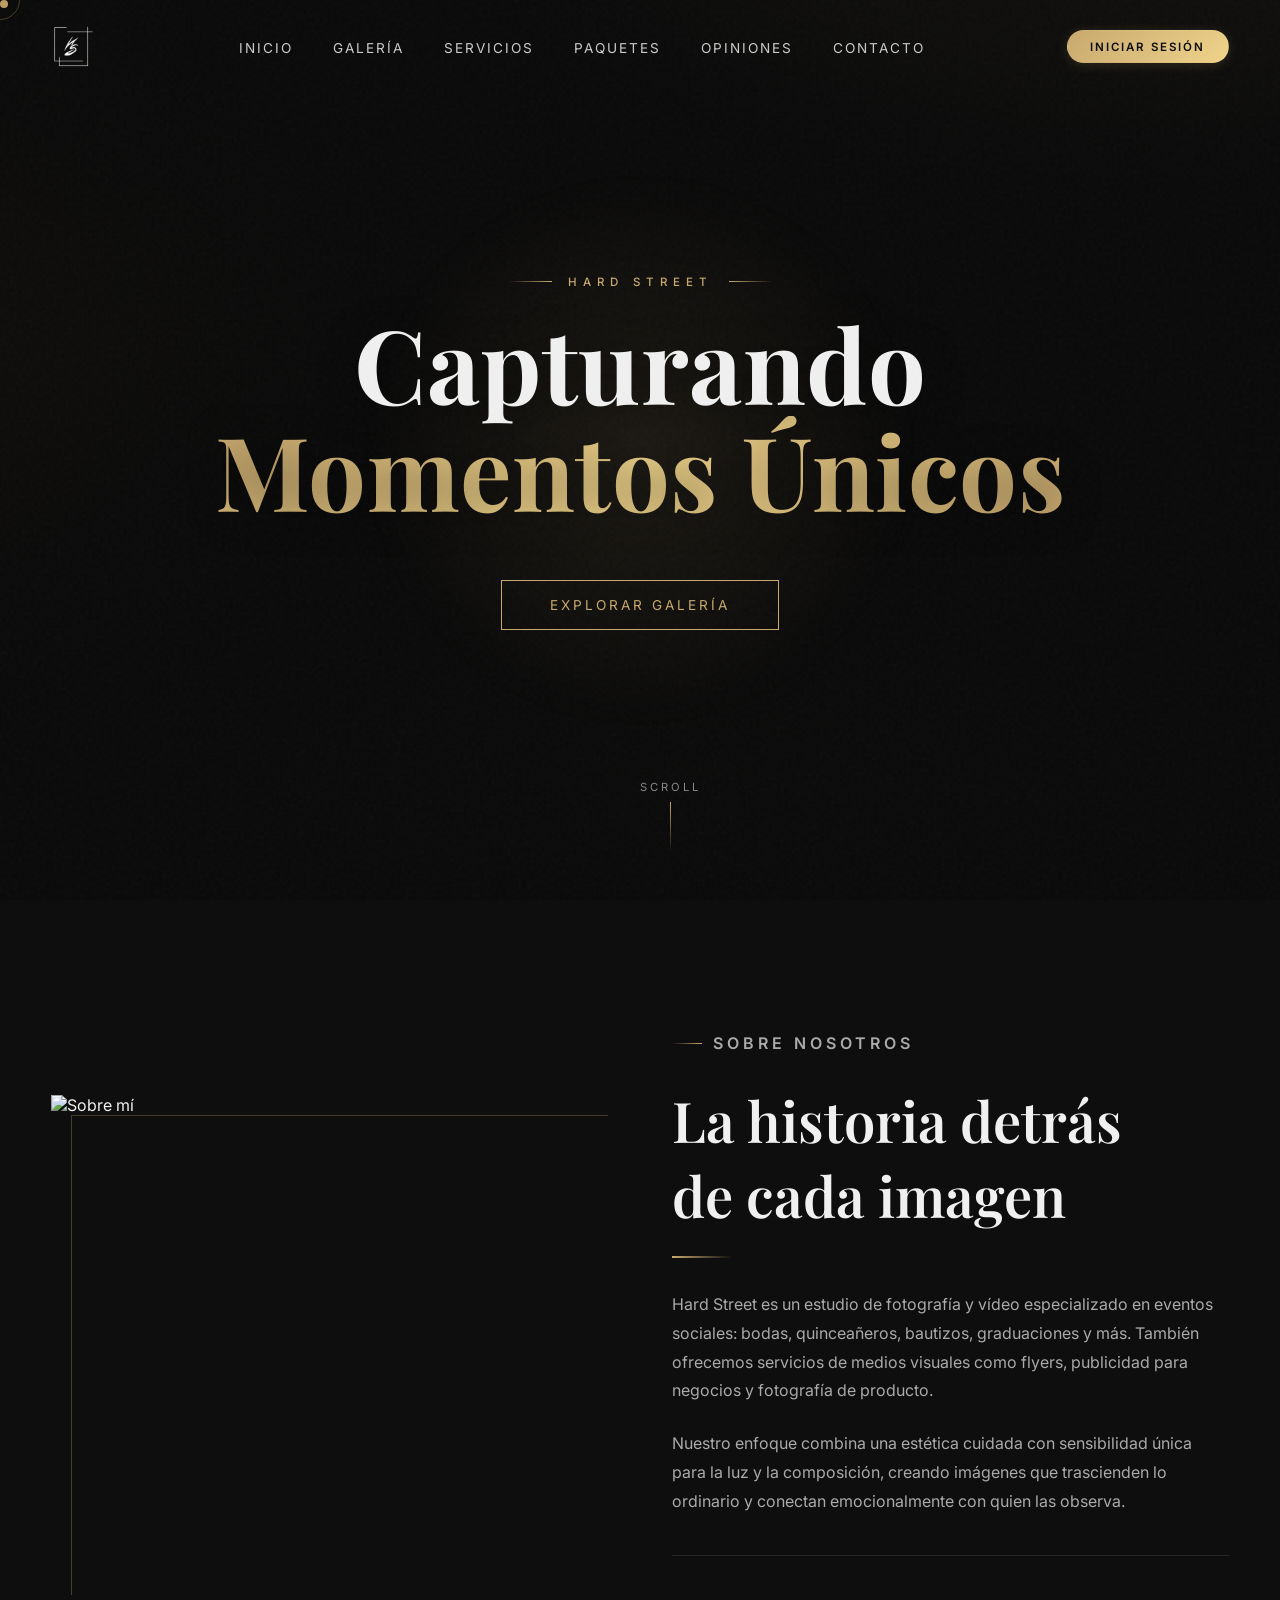
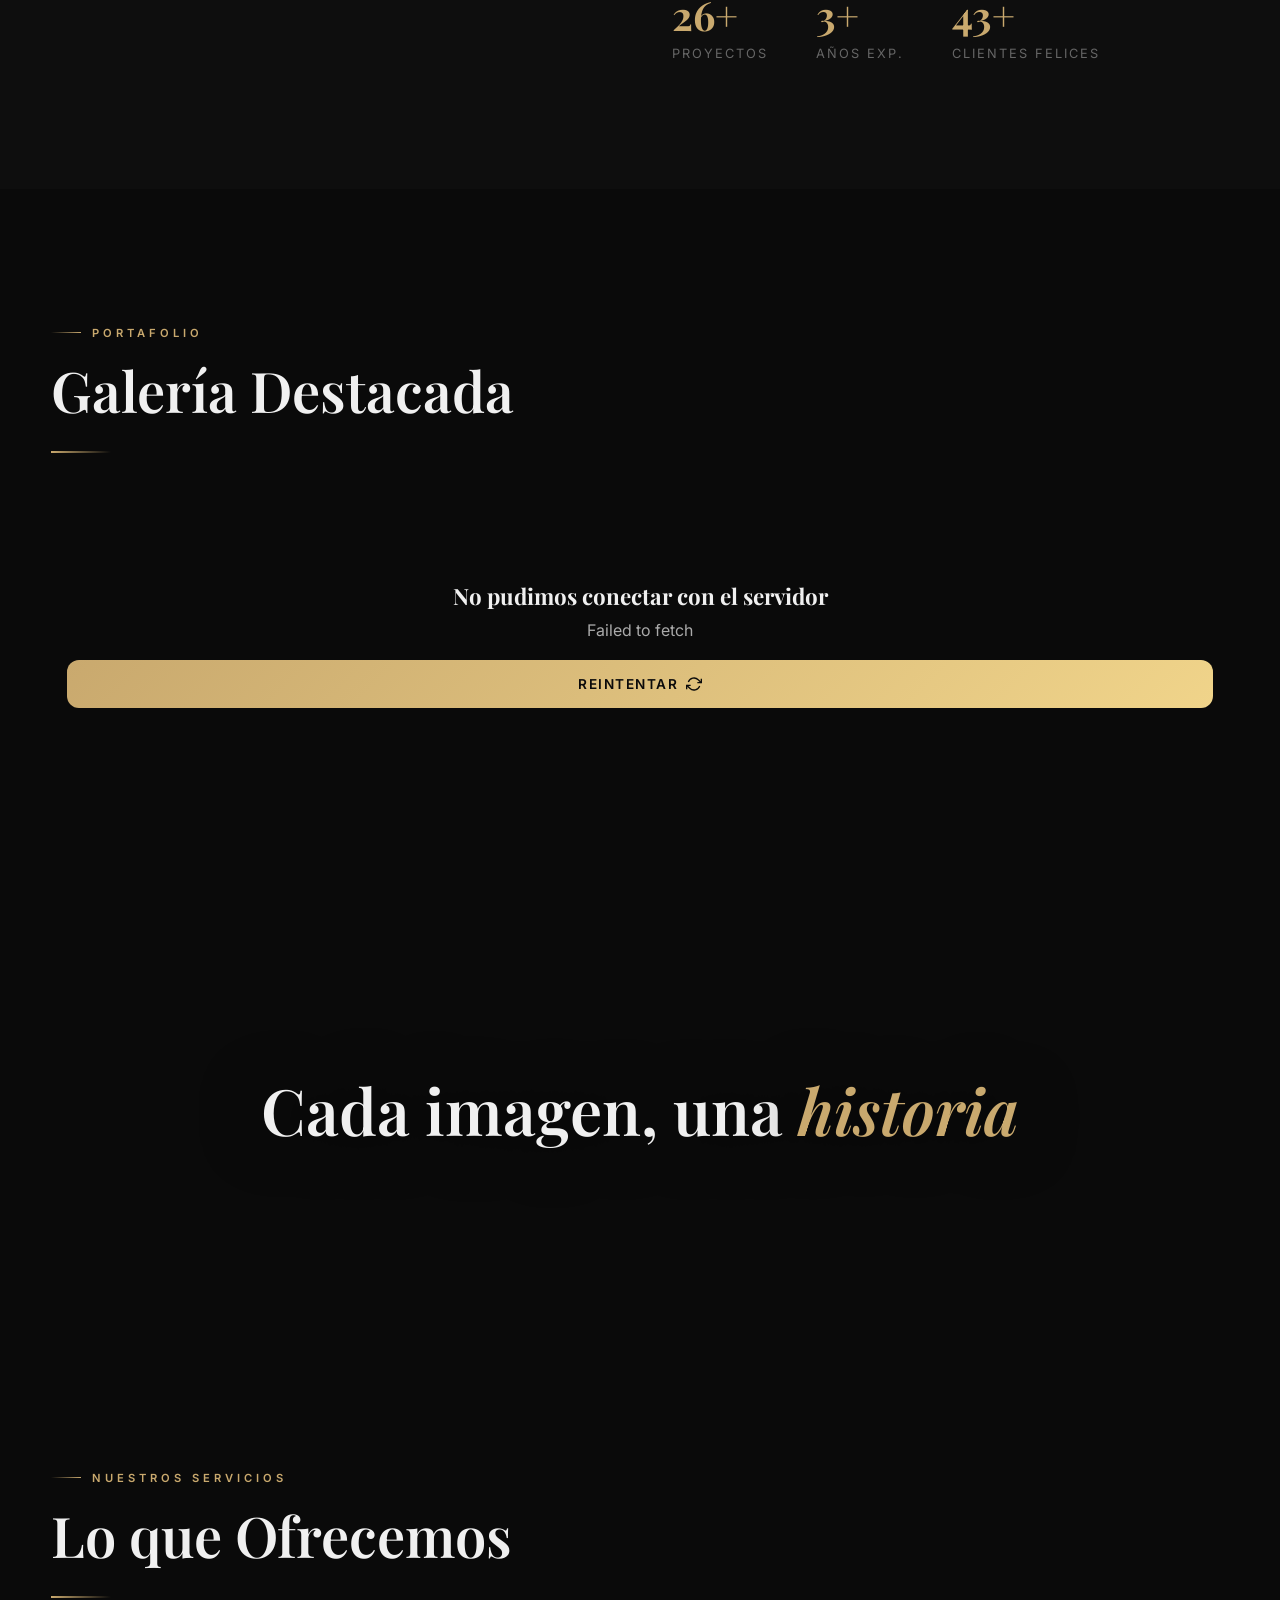
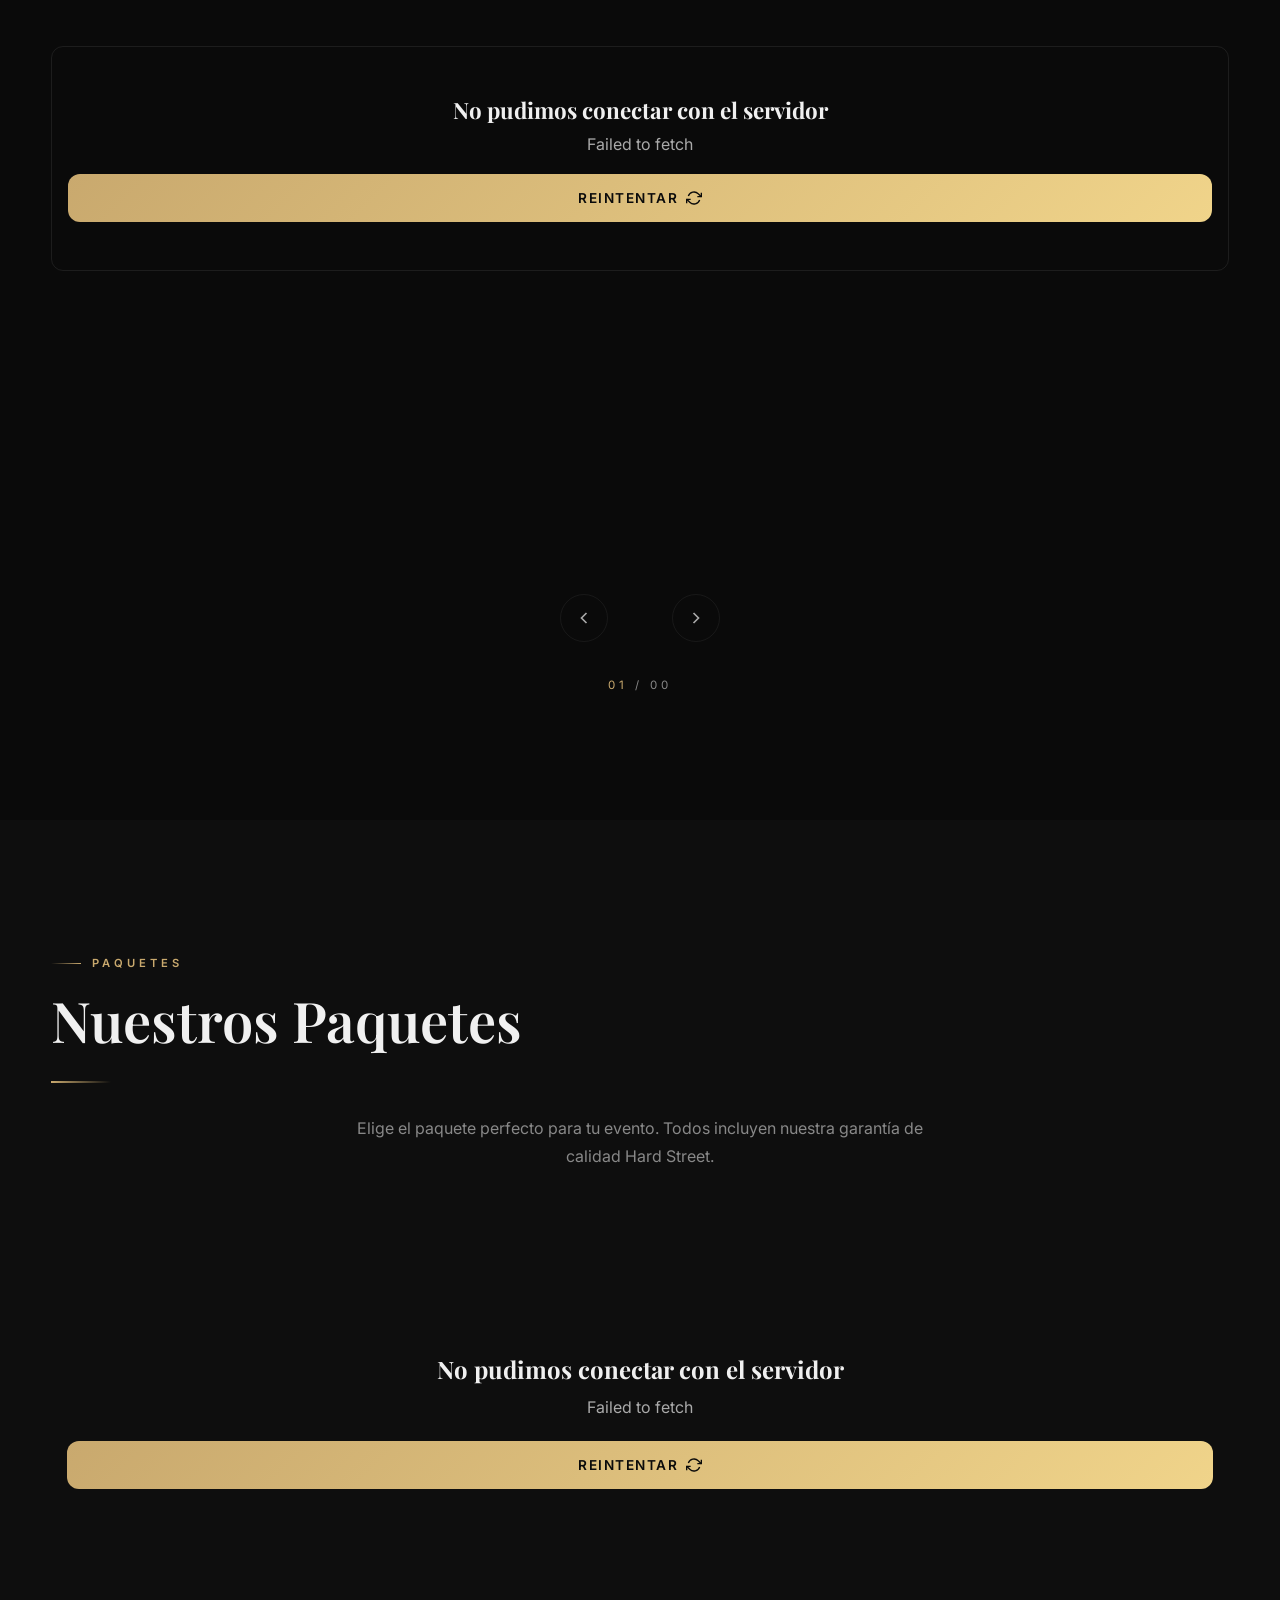
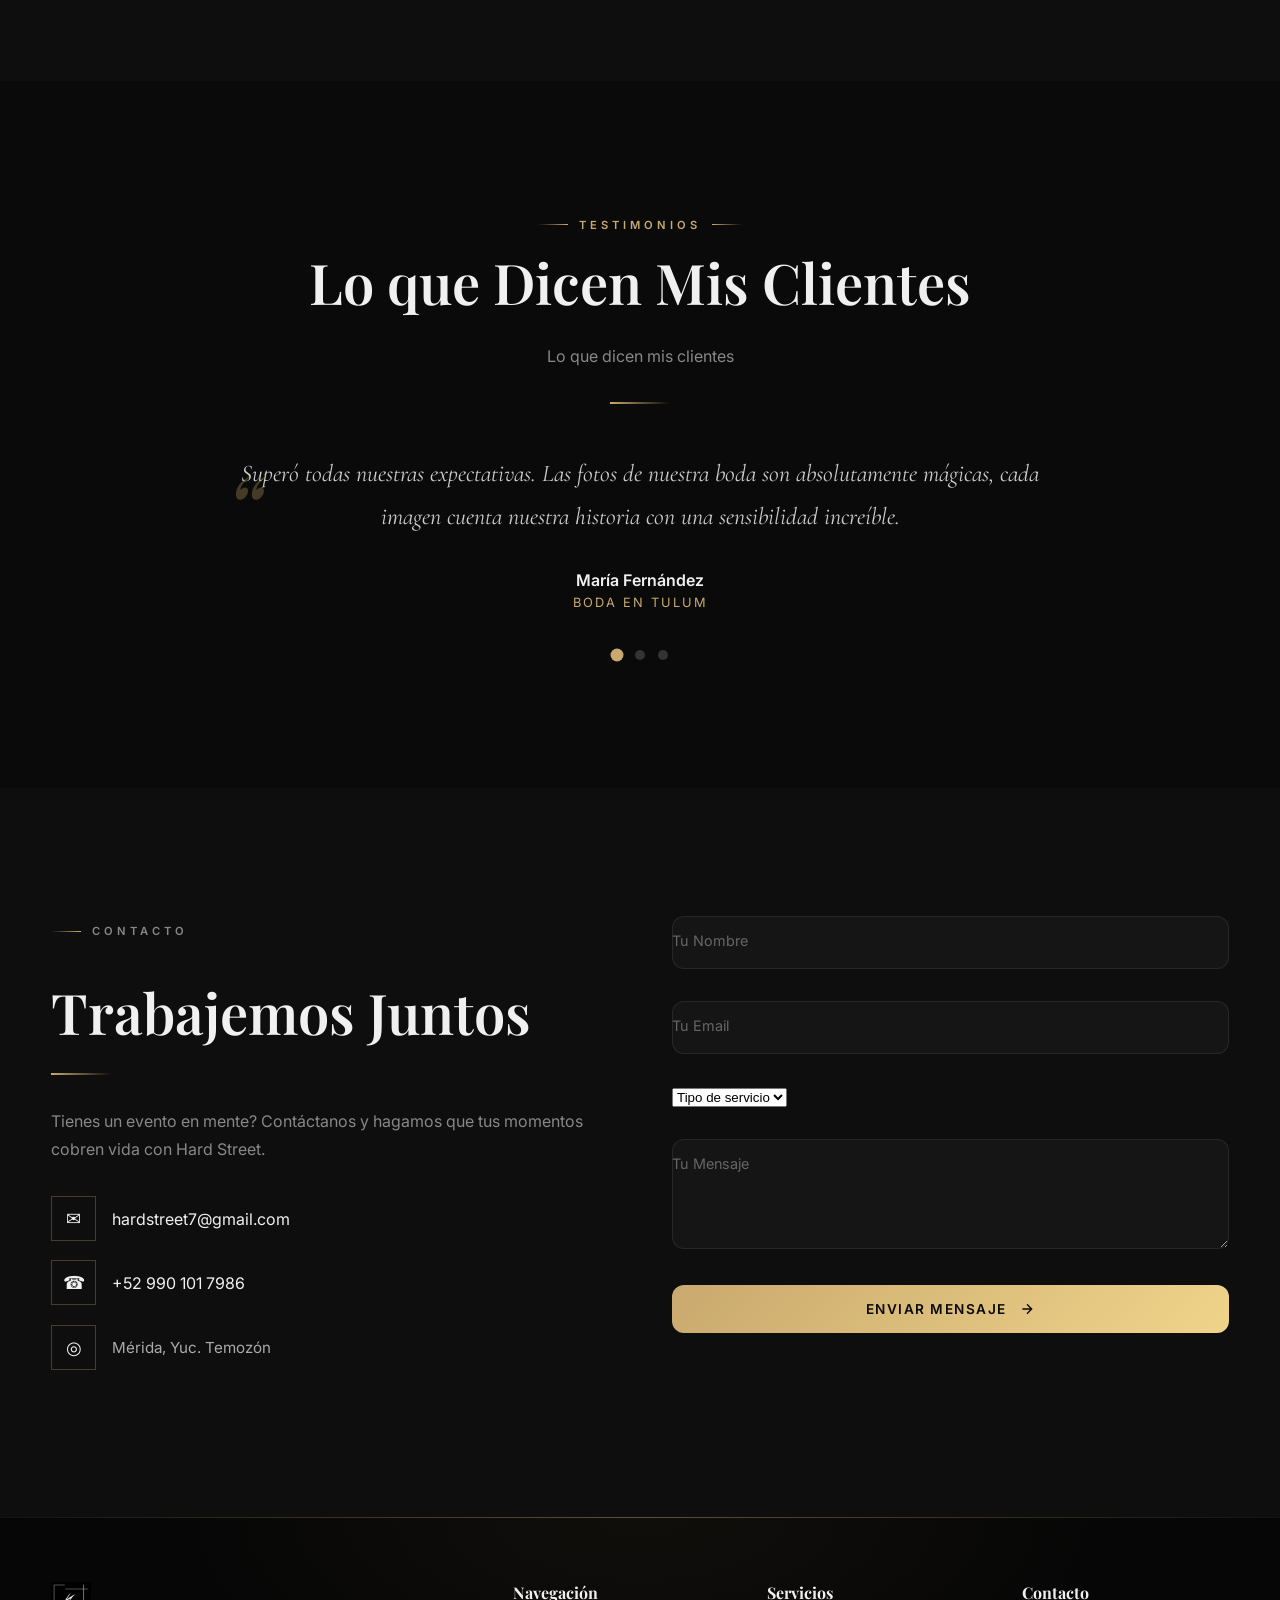
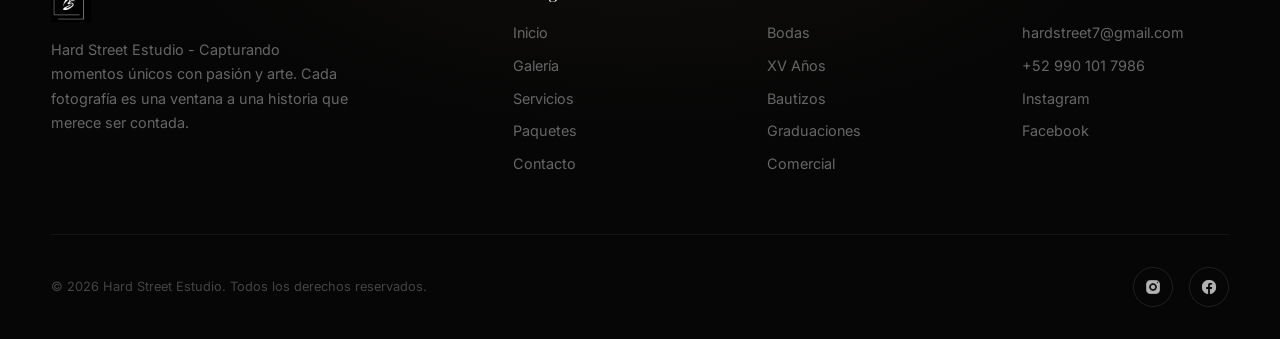
==== commit 996ace6a: "v11.1b" ====
--- a/index.html
+++ b/index.html
@@ -36,7 +36,10 @@
         frame.id = 'hsInvitationFrame';
         frame.title = 'Invitación';
         frame.setAttribute('allow', 'autoplay; fullscreen');
-        frame.src = base + '/api/invitations/public?slug=' + encodeURIComponent(code);
+        // `v` evita que un iframe cacheado siga mostrando el HTML anterior;
+        // la API ignora el parámetro y sirve el guardado más reciente.
+        frame.src = base + '/api/invitations/public?slug=' +
+          encodeURIComponent(code) + '&v=' + Date.now();
         document.body.appendChild(frame);
       });
     })();
